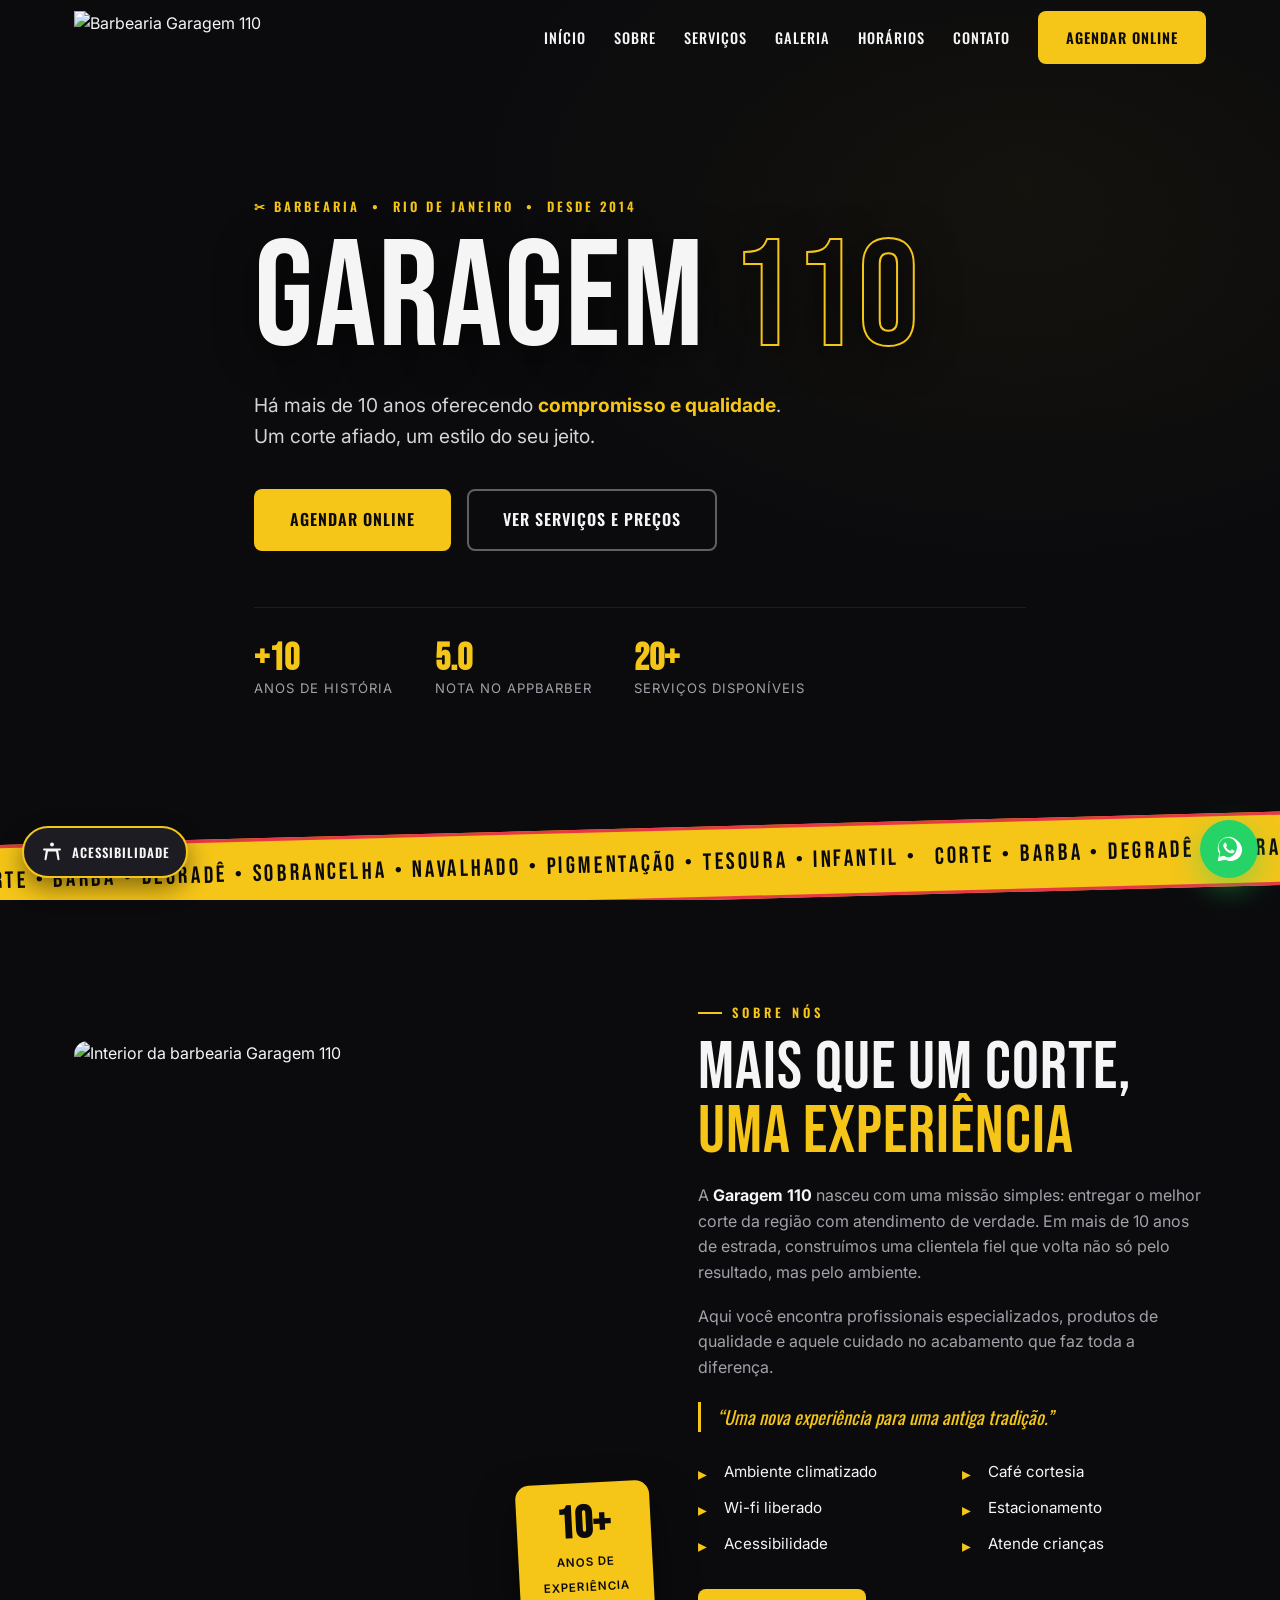
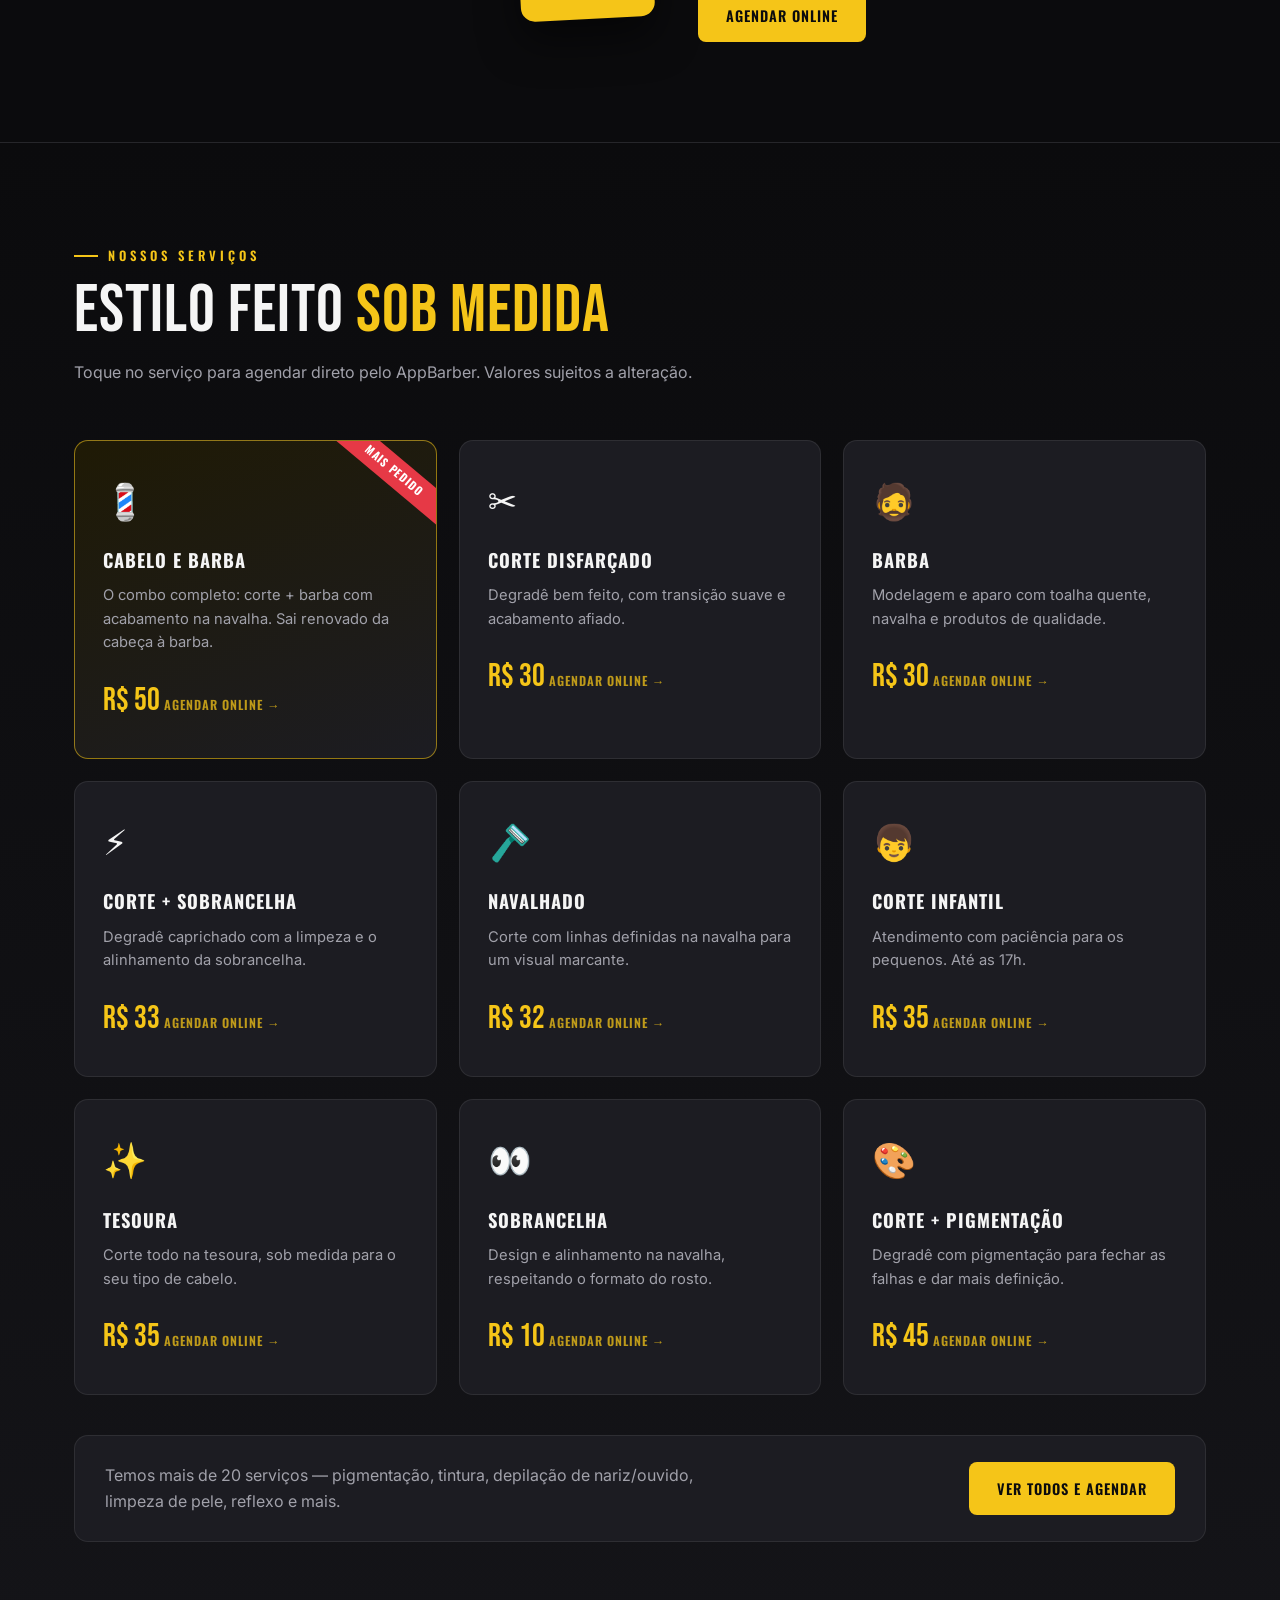
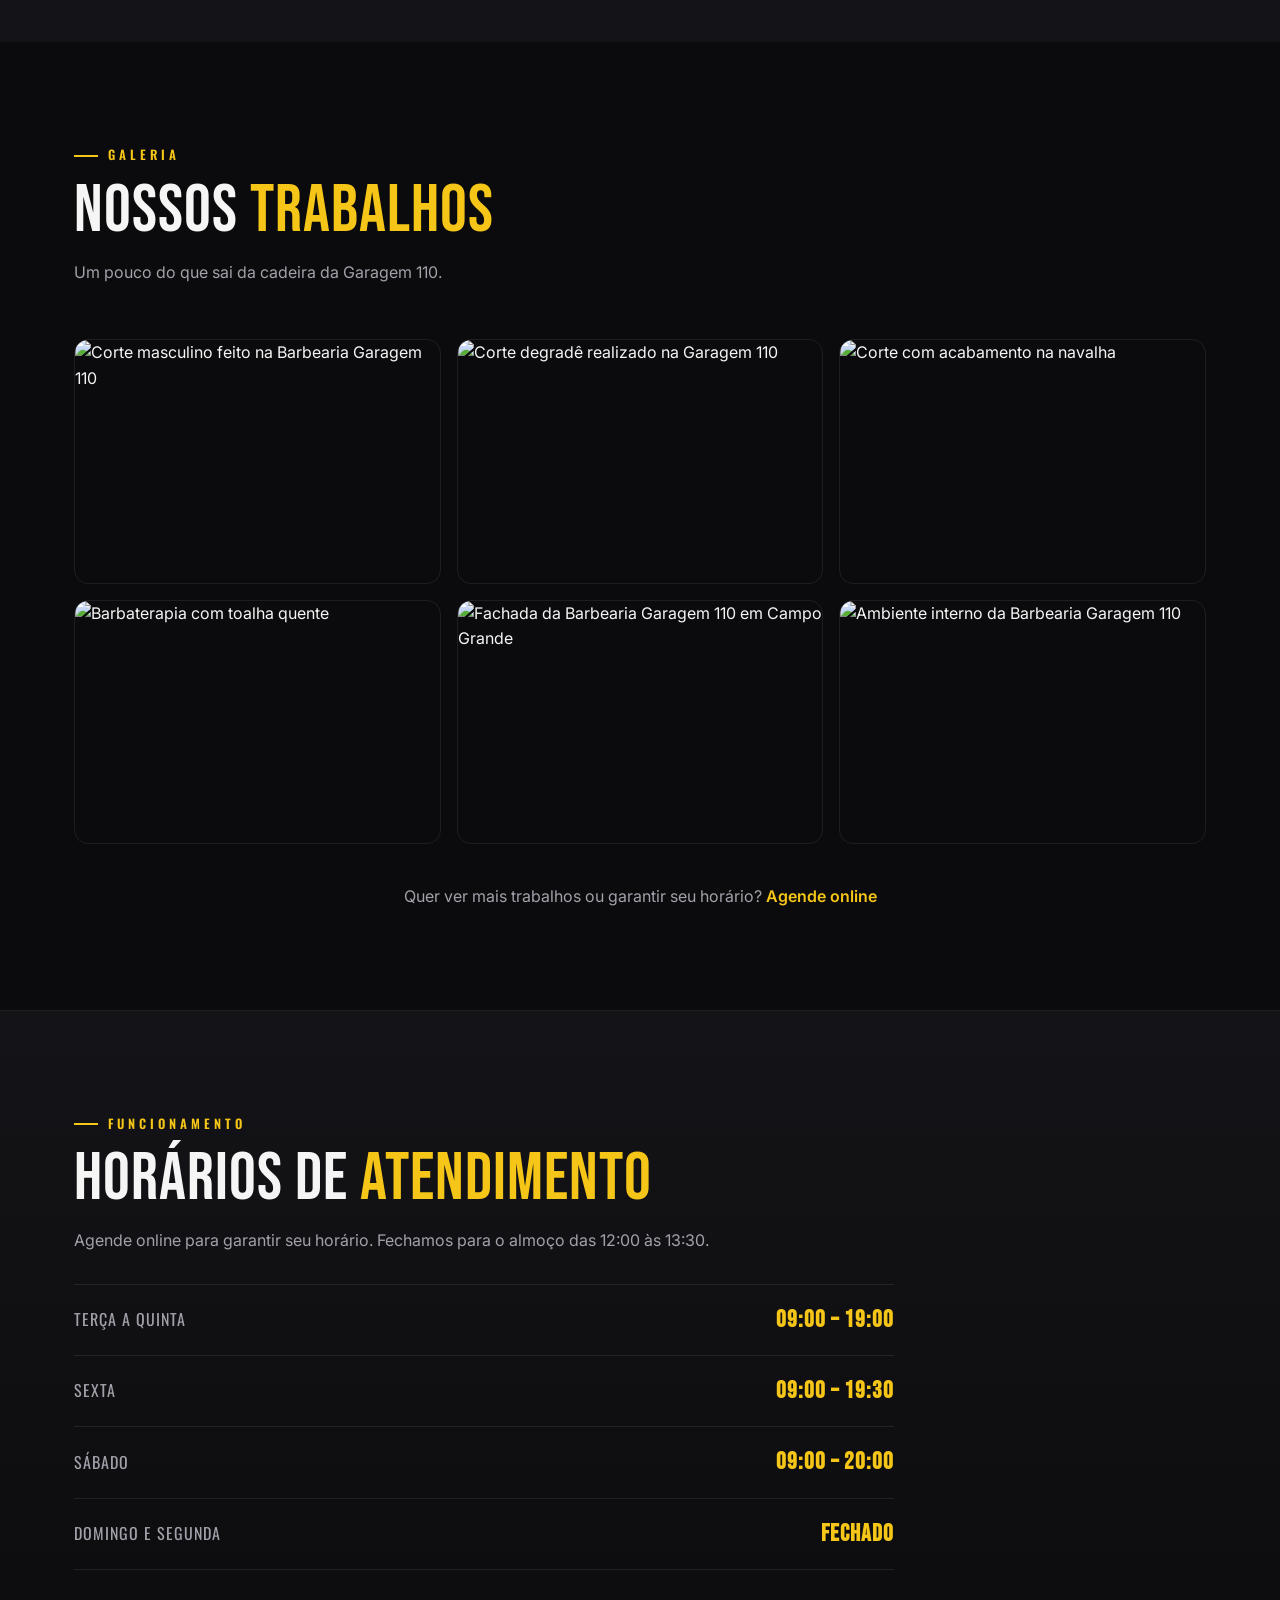
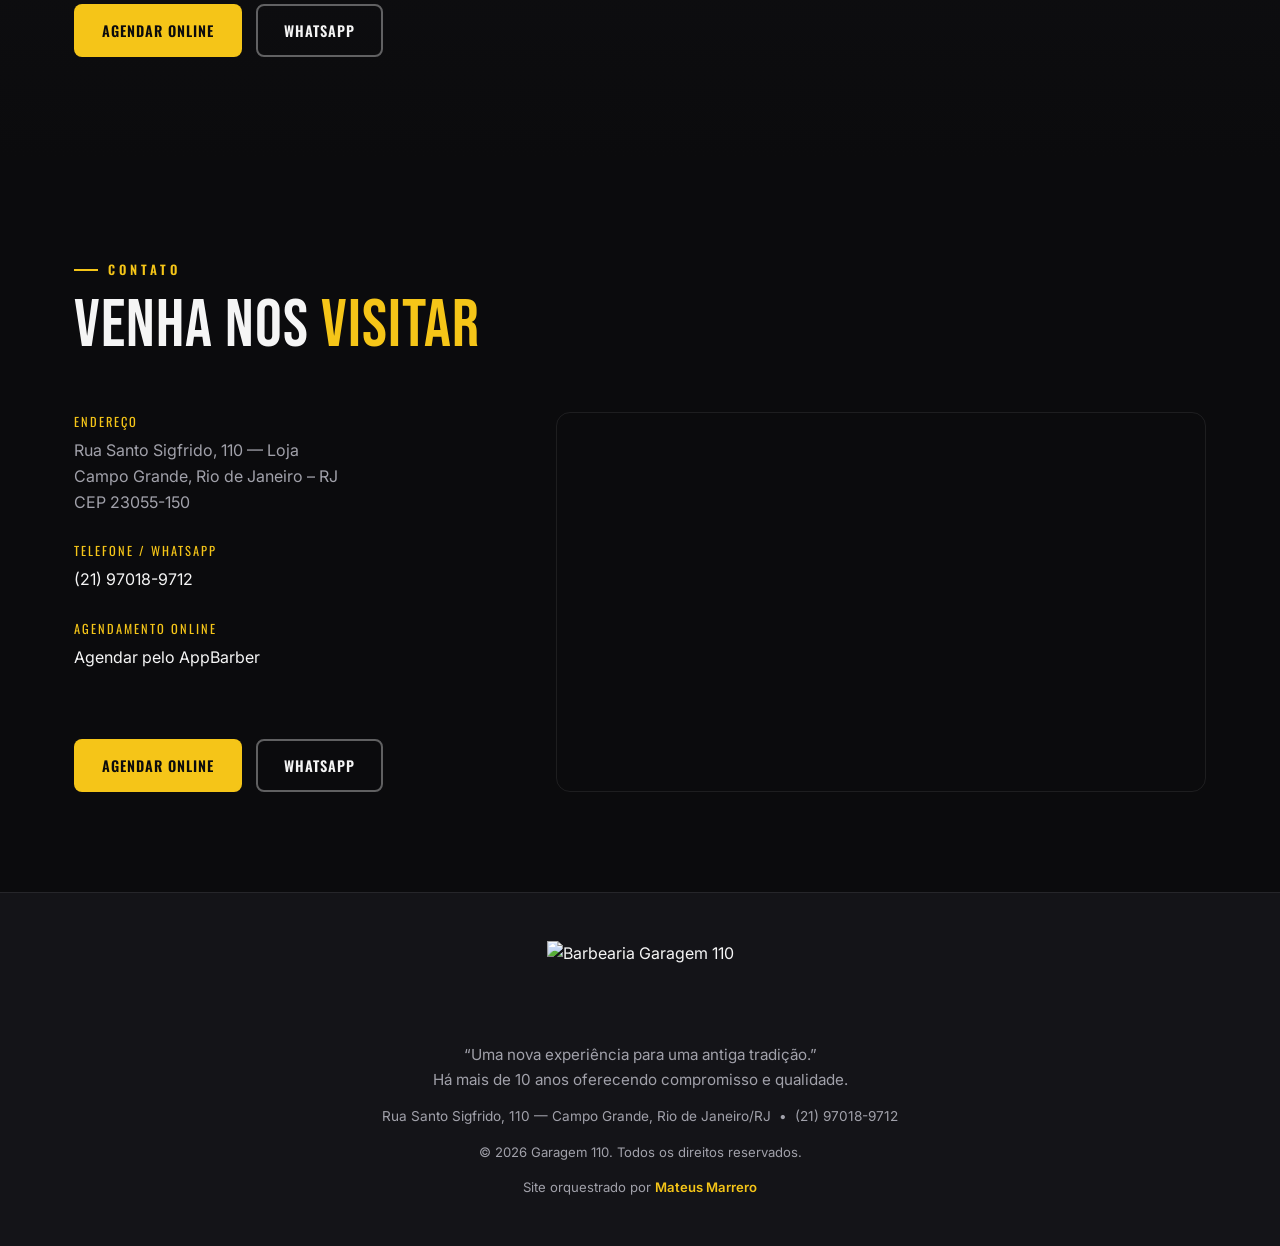
==== index.html @ 64e20d32 "Add files via upload Demostração" ====
<!DOCTYPE html>
<html lang="pt-BR">
<head>
  <meta charset="UTF-8" />
  <meta name="viewport" content="width=device-width, initial-scale=1.0" />
  <title>Barbearia Garagem 110 | Corte e Barba em Campo Grande, Rio de Janeiro</title>
  <meta name="description" content="Barbearia Garagem 110 em Campo Grande, Rio de Janeiro. Corte, barba, degradê, navalhado, sobrancelha e mais. Há mais de 10 anos oferecendo compromisso e qualidade. Agende online." />
  <meta name="keywords" content="barbearia Campo Grande, barbearia Rio de Janeiro, barbearia perto de mim, corte masculino, corte degradê, barba, navalhado, pigmentação, sobrancelha, corte infantil, Garagem 110" />
  <meta name="author" content="Barbearia Garagem 110" />
  <meta name="robots" content="index, follow, max-image-preview:large, max-snippet:-1" />
  <meta name="theme-color" content="#0b0b0d" />
  <link rel="canonical" href="https://www.garagem110.com.br/" />

  <!-- SEO local / geolocalização -->
  <meta name="geo.region" content="BR-RJ" />
  <meta name="geo.placename" content="Campo Grande, Rio de Janeiro" />
  <meta name="geo.position" content="-22.9125693;-43.5784658" />
  <meta name="ICBM" content="-22.9125693, -43.5784658" />

  <!-- Open Graph (Facebook / WhatsApp) -->
  <meta property="og:type" content="business.business" />
  <meta property="og:locale" content="pt_BR" />
  <meta property="og:site_name" content="Barbearia Garagem 110" />
  <meta property="og:title" content="Barbearia Garagem 110 | Corte e Barba em Campo Grande, RJ" />
  <meta property="og:description" content="Há mais de 10 anos oferecendo compromisso e qualidade. Agende seu corte online." />
  <meta property="og:url" content="https://www.garagem110.com.br/" />
  <meta property="og:image" content="https://www.garagem110.com.br/img/logo.png" />
  <meta property="og:image:alt" content="Logotipo da Barbearia Garagem 110" />

  <!-- Twitter -->
  <meta name="twitter:card" content="summary_large_image" />
  <meta name="twitter:title" content="Barbearia Garagem 110 | Campo Grande, RJ" />
  <meta name="twitter:description" content="Corte, barba e estilo com mais de 10 anos de tradição. Agende online." />
  <meta name="twitter:image" content="https://www.garagem110.com.br/img/logo.png" />

  <!-- Fonts -->
  <link rel="preconnect" href="https://fonts.googleapis.com" />
  <link rel="preconnect" href="https://fonts.gstatic.com" crossorigin />
  <link href="https://fonts.googleapis.com/css2?family=Bebas+Neue&family=Oswald:wght@400;600;700&family=Inter:wght@400;500;600;700&display=swap" rel="stylesheet" />

  <link rel="icon" type="image/png" href="img/logo.png" />
  <link rel="apple-touch-icon" href="img/logo.png" />
  <link rel="stylesheet" href="styles.css" />

  <!-- Dados estruturados (SEO local para buscadores e Google Maps) -->
  <script type="application/ld+json">
  {
    "@context": "https://schema.org",
    "@type": "HairSalon",
    "@id": "https://www.garagem110.com.br/#barbearia",
    "name": "Barbearia Garagem 110",
    "description": "Barbearia em Campo Grande, Rio de Janeiro, com mais de 10 anos oferecendo compromisso e qualidade em cortes, barba e cuidados masculinos.",
    "url": "https://www.garagem110.com.br/",
    "logo": "https://www.garagem110.com.br/img/logo.png",
    "image": "https://www.garagem110.com.br/img/logo.png",
    "telephone": "+5521970189712",
    "priceRange": "R$ 10 - R$ 65",
    "currenciesAccepted": "BRL",
    "paymentAccepted": "Dinheiro, Cartão de Débito, Cartão de Crédito, Pix",
    "address": {
      "@type": "PostalAddress",
      "streetAddress": "Rua Santo Sigfrido, 110 - Loja",
      "addressLocality": "Rio de Janeiro",
      "addressRegion": "RJ",
      "postalCode": "23055-150",
      "addressCountry": "BR"
    },
    "geo": {
      "@type": "GeoCoordinates",
      "latitude": -22.9125693,
      "longitude": -43.5784658
    },
    "hasMap": "https://www.google.com/maps?q=Rua+Santo+Sigfrido+110+Campo+Grande+Rio+de+Janeiro",
    "sameAs": [
      "https://sites.appbarber.com.br/barbeariagarage-dxip"
    ],
    "openingHoursSpecification": [
      { "@type": "OpeningHoursSpecification", "dayOfWeek": ["Tuesday","Wednesday","Thursday"], "opens": "09:00", "closes": "12:00" },
      { "@type": "OpeningHoursSpecification", "dayOfWeek": ["Tuesday","Wednesday","Thursday"], "opens": "13:30", "closes": "19:00" },
      { "@type": "OpeningHoursSpecification", "dayOfWeek": ["Friday"], "opens": "09:00", "closes": "12:00" },
      { "@type": "OpeningHoursSpecification", "dayOfWeek": ["Friday"], "opens": "13:30", "closes": "19:30" },
      { "@type": "OpeningHoursSpecification", "dayOfWeek": ["Saturday"], "opens": "09:00", "closes": "12:00" },
      { "@type": "OpeningHoursSpecification", "dayOfWeek": ["Saturday"], "opens": "13:30", "closes": "20:00" }
    ],
    "amenityFeature": [
      { "@type": "LocationFeatureSpecification", "name": "Ar-condicionado", "value": true },
      { "@type": "LocationFeatureSpecification", "name": "Wi-fi", "value": true },
      { "@type": "LocationFeatureSpecification", "name": "Estacionamento", "value": true },
      { "@type": "LocationFeatureSpecification", "name": "Acessibilidade", "value": true },
      { "@type": "LocationFeatureSpecification", "name": "Atende crianças", "value": true }
    ],
    "makesOffer": [
      { "@type": "Offer", "itemOffered": { "@type": "Service", "name": "Cabelo e Barba" }, "price": "50", "priceCurrency": "BRL" },
      { "@type": "Offer", "itemOffered": { "@type": "Service", "name": "Corte Disfarçado" }, "price": "30", "priceCurrency": "BRL" },
      { "@type": "Offer", "itemOffered": { "@type": "Service", "name": "Barba" }, "price": "30", "priceCurrency": "BRL" },
      { "@type": "Offer", "itemOffered": { "@type": "Service", "name": "Corte e Sobrancelha" }, "price": "33", "priceCurrency": "BRL" },
      { "@type": "Offer", "itemOffered": { "@type": "Service", "name": "Navalhado" }, "price": "32", "priceCurrency": "BRL" },
      { "@type": "Offer", "itemOffered": { "@type": "Service", "name": "Corte Infantil" }, "price": "35", "priceCurrency": "BRL" },
      { "@type": "Offer", "itemOffered": { "@type": "Service", "name": "Tesoura" }, "price": "35", "priceCurrency": "BRL" },
      { "@type": "Offer", "itemOffered": { "@type": "Service", "name": "Sobrancelha" }, "price": "10", "priceCurrency": "BRL" },
      { "@type": "Offer", "itemOffered": { "@type": "Service", "name": "Corte e Pigmentação" }, "price": "45", "priceCurrency": "BRL" }
    ],
    "potentialAction": {
      "@type": "ReserveAction",
      "target": {
        "@type": "EntryPoint",
        "urlTemplate": "https://sites.appbarber.com.br/barbeariagarage-dxip",
        "inLanguage": "pt-BR",
        "actionPlatform": [
          "http://schema.org/DesktopWebPlatform",
          "http://schema.org/MobileWebPlatform"
        ]
      },
      "result": { "@type": "Reservation", "name": "Agendamento de corte" }
    }
  }
  </script>
</head>
<body>

  <!-- Link de salto para acessibilidade (aparece ao usar Tab) -->
  <a href="#conteudo" class="skip-link">Ir para o conteúdo principal</a>

  <!-- ============ HEADER ============ -->
  <header class="header" id="header">
    <div class="container header__inner">
      <a href="#inicio" class="logo">
        <img src="img/logo.png" alt="Barbearia Garagem 110" class="logo__img" />
      </a>

      <nav class="nav" id="nav" aria-label="Navegação principal">
        <a href="#inicio" class="nav__link">Início</a>
        <a href="#sobre" class="nav__link">Sobre</a>
        <a href="#servicos" class="nav__link">Serviços</a>
        <a href="#galeria" class="nav__link">Galeria</a>
        <a href="#horarios" class="nav__link">Horários</a>
        <a href="#contato" class="nav__link">Contato</a>
        <a href="https://sites.appbarber.com.br/barbeariagarage-dxip" target="_blank" rel="noopener" class="btn btn--primary nav__cta">Agendar online</a>
      </nav>

      <button class="menu-toggle" id="menuToggle" aria-label="Abrir menu de navegação" aria-expanded="false" aria-controls="nav">
        <span></span><span></span><span></span>
      </button>
    </div>
  </header>

  <main id="conteudo">

  <!-- ============ HERO ============ -->
  <section class="hero" id="inicio">
    <div class="hero__bg" aria-hidden="true"></div>
    <div class="hero__overlay" aria-hidden="true"></div>

    <div class="container hero__content">
      <p class="hero__tag reveal">✂ BARBEARIA &nbsp;•&nbsp; RIO DE JANEIRO &nbsp;•&nbsp; DESDE 2014</p>
      <h1 class="hero__title reveal">
        GARAGEM <span class="accent">110</span>
      </h1>
      <p class="hero__subtitle reveal">
        Há mais de 10 anos oferecendo <strong>compromisso e qualidade</strong>.
        Um corte afiado, um estilo do seu jeito.
      </p>

      <div class="hero__actions reveal">
        <a href="https://sites.appbarber.com.br/barbeariagarage-dxip" target="_blank" rel="noopener" class="btn btn--primary btn--lg">
          Agendar online
        </a>
        <a href="#servicos" class="btn btn--ghost btn--lg">Ver serviços e preços</a>
      </div>

      <ul class="hero__stats reveal">
        <li><strong>+10</strong><span>anos de história</span></li>
        <li><strong>5.0</strong><span>nota no AppBarber</span></li>
        <li><strong>20+</strong><span>serviços disponíveis</span></li>
      </ul>
    </div>

    <div class="hero__marquee" aria-hidden="true">
      <div class="marquee__track">
        <span>CORTE • BARBA • DEGRADÊ • SOBRANCELHA • NAVALHADO • PIGMENTAÇÃO • TESOURA • INFANTIL •&nbsp;</span>
        <span>CORTE • BARBA • DEGRADÊ • SOBRANCELHA • NAVALHADO • PIGMENTAÇÃO • TESOURA • INFANTIL •&nbsp;</span>
      </div>
    </div>
  </section>

  <!-- ============ SOBRE ============ -->
  <section class="section sobre" id="sobre">
    <div class="container sobre__grid">
      <div class="sobre__media reveal">
        <img src="img/dentro1.jpg" width="600" height="600" alt="Interior da barbearia Garagem 110" loading="lazy" />
        <div class="sobre__badge">
          <strong>10+</strong>
          <span>anos de<br>experiência</span>
        </div>
      </div>

      <div class="sobre__text reveal">
        <span class="section__eyebrow">Sobre nós</span>
        <h2 class="section__title">Mais que um corte, <span class="accent">uma experiência</span></h2>
        <p>
          A <strong>Garagem 110</strong> nasceu com uma missão simples: entregar o melhor corte
          da região com atendimento de verdade. Em mais de 10 anos de estrada, construímos
          uma clientela fiel que volta não só pelo resultado, mas pelo ambiente.
        </p>
        <p>
          Aqui você encontra profissionais especializados, produtos de qualidade e aquele
          cuidado no acabamento que faz toda a diferença.
        </p>

        <p class="sobre__quote">“Uma nova experiência para uma antiga tradição.”</p>

        <ul class="sobre__list">
          <li>Ambiente climatizado</li>
          <li>Café cortesia</li>
          <li>Wi-fi liberado</li>
          <li>Estacionamento</li>
          <li>Acessibilidade</li>
          <li>Atende crianças</li>
        </ul>

        <a href="https://sites.appbarber.com.br/barbeariagarage-dxip" target="_blank" rel="noopener" class="btn btn--primary">Agendar online</a>
      </div>
    </div>
  </section>

  <!-- ============ SERVIÇOS ============ -->
  <section class="section servicos" id="servicos">
    <div class="container">
      <div class="section__head reveal">
        <span class="section__eyebrow">Nossos serviços</span>
        <h2 class="section__title">Estilo feito <span class="accent">sob medida</span></h2>
        <p class="section__lead">Toque no serviço para agendar direto pelo AppBarber. Valores sujeitos a alteração.</p>
      </div>

      <div class="cards">
        <a class="card reveal card--featured" href="https://sites.appbarber.com.br/barbeariagarage-dxip" target="_blank" rel="noopener">
          <span class="card__ribbon">Mais pedido</span>
          <div class="card__icon" aria-hidden="true">💈</div>
          <h3 class="card__title">Cabelo e Barba</h3>
          <p class="card__desc">O combo completo: corte + barba com acabamento na navalha. Sai renovado da cabeça à barba.</p>
          <span class="card__price">R$ 50</span>
          <span class="card__cta" aria-hidden="true">Agendar online →</span>
        </a>

        <a class="card reveal" href="https://sites.appbarber.com.br/barbeariagarage-dxip" target="_blank" rel="noopener">
          <div class="card__icon" aria-hidden="true">✂️</div>
          <h3 class="card__title">Corte Disfarçado</h3>
          <p class="card__desc">Degradê bem feito, com transição suave e acabamento afiado.</p>
          <span class="card__price">R$ 30</span>
          <span class="card__cta" aria-hidden="true">Agendar online →</span>
        </a>

        <a class="card reveal" href="https://sites.appbarber.com.br/barbeariagarage-dxip" target="_blank" rel="noopener">
          <div class="card__icon" aria-hidden="true">🧔</div>
          <h3 class="card__title">Barba</h3>
          <p class="card__desc">Modelagem e aparo com toalha quente, navalha e produtos de qualidade.</p>
          <span class="card__price">R$ 30</span>
          <span class="card__cta" aria-hidden="true">Agendar online →</span>
        </a>

        <a class="card reveal" href="https://sites.appbarber.com.br/barbeariagarage-dxip" target="_blank" rel="noopener">
          <div class="card__icon" aria-hidden="true">⚡</div>
          <h3 class="card__title">Corte + Sobrancelha</h3>
          <p class="card__desc">Degradê caprichado com a limpeza e o alinhamento da sobrancelha.</p>
          <span class="card__price">R$ 33</span>
          <span class="card__cta" aria-hidden="true">Agendar online →</span>
        </a>

        <a class="card reveal" href="https://sites.appbarber.com.br/barbeariagarage-dxip" target="_blank" rel="noopener">
          <div class="card__icon" aria-hidden="true">🪒</div>
          <h3 class="card__title">Navalhado</h3>
          <p class="card__desc">Corte com linhas definidas na navalha para um visual marcante.</p>
          <span class="card__price">R$ 32</span>
          <span class="card__cta" aria-hidden="true">Agendar online →</span>
        </a>

        <a class="card reveal" href="https://sites.appbarber.com.br/barbeariagarage-dxip" target="_blank" rel="noopener">
          <div class="card__icon" aria-hidden="true">👦</div>
          <h3 class="card__title">Corte Infantil</h3>
          <p class="card__desc">Atendimento com paciência para os pequenos. Até as 17h.</p>
          <span class="card__price">R$ 35</span>
          <span class="card__cta" aria-hidden="true">Agendar online →</span>
        </a>

        <a class="card reveal" href="https://sites.appbarber.com.br/barbeariagarage-dxip" target="_blank" rel="noopener">
          <div class="card__icon" aria-hidden="true">✨</div>
          <h3 class="card__title">Tesoura</h3>
          <p class="card__desc">Corte todo na tesoura, sob medida para o seu tipo de cabelo.</p>
          <span class="card__price">R$ 35</span>
          <span class="card__cta" aria-hidden="true">Agendar online →</span>
        </a>

        <a class="card reveal" href="https://sites.appbarber.com.br/barbeariagarage-dxip" target="_blank" rel="noopener">
          <div class="card__icon" aria-hidden="true">👀</div>
          <h3 class="card__title">Sobrancelha</h3>
          <p class="card__desc">Design e alinhamento na navalha, respeitando o formato do rosto.</p>
          <span class="card__price">R$ 10</span>
          <span class="card__cta" aria-hidden="true">Agendar online →</span>
        </a>

        <a class="card reveal" href="https://sites.appbarber.com.br/barbeariagarage-dxip" target="_blank" rel="noopener">
          <div class="card__icon" aria-hidden="true">🎨</div>
          <h3 class="card__title">Corte + Pigmentação</h3>
          <p class="card__desc">Degradê com pigmentação para fechar as falhas e dar mais definição.</p>
          <span class="card__price">R$ 45</span>
          <span class="card__cta" aria-hidden="true">Agendar online →</span>
        </a>
      </div>

      <div class="servicos__more reveal">
        <p>Temos mais de 20 serviços — pigmentação, tintura, depilação de nariz/ouvido, limpeza de pele, reflexo e mais.</p>
        <a href="https://sites.appbarber.com.br/barbeariagarage-dxip" target="_blank" rel="noopener" class="btn btn--primary">Ver todos e agendar</a>
      </div>
    </div>
  </section>

  <!-- ============ GALERIA ============ -->
  <section class="section galeria" id="galeria">
    <div class="container">
      <div class="section__head reveal">
        <span class="section__eyebrow">Galeria</span>
        <h2 class="section__title">Nossos <span class="accent">trabalhos</span></h2>
        <p class="section__lead">Um pouco do que sai da cadeira da Garagem 110.</p>
      </div>

      <div class="gallery">
        <figure class="gallery__item reveal"><img src="img/corte.png" width="800" height="514" alt="Corte masculino feito na Barbearia Garagem 110" loading="lazy" /></figure>
        <figure class="gallery__item reveal"><img src="img/corte1.png" width="800" height="514" alt="Corte degradê realizado na Garagem 110" loading="lazy" /></figure>
        <figure class="gallery__item reveal"><img src="img/corte2.png" width="800" height="514" alt="Corte com acabamento na navalha" loading="lazy" /></figure>
        <figure class="gallery__item reveal"><img src="img/barbaterapia.png" width="800" height="514" alt="Barbaterapia com toalha quente" loading="lazy" /></figure>
        <figure class="gallery__item reveal"><img src="img/frente.png" width="800" height="514" alt="Fachada da Barbearia Garagem 110 em Campo Grande" loading="lazy" /></figure>
        <figure class="gallery__item reveal"><img src="img/dentro.png" width="800" height="514" alt="Ambiente interno da Barbearia Garagem 110" loading="lazy" /></figure>
      </div>

      <p class="galeria__note reveal">
        Quer ver mais trabalhos ou garantir seu horário?
        <a href="https://sites.appbarber.com.br/barbeariagarage-dxip" target="_blank" rel="noopener">Agende online</a>
      </p>
    </div>
  </section>

  <!-- ============ HORÁRIOS ============ -->
  <section class="section horarios" id="horarios">
    <div class="container horarios__grid">
      <div class="horarios__text reveal">
        <span class="section__eyebrow">Funcionamento</span>
        <h2 class="section__title">Horários de <span class="accent">atendimento</span></h2>
        <p class="section__lead">Agende online para garantir seu horário. Fechamos para o almoço das 12:00 às 13:30.</p>

        <ul class="hours">
          <li><span>Terça a Quinta</span><strong>09:00 – 19:00</strong></li>
          <li><span>Sexta</span><strong>09:00 – 19:30</strong></li>
          <li><span>Sábado</span><strong>09:00 – 20:00</strong></li>
          <li><span>Domingo e Segunda</span><strong>Fechado</strong></li>
        </ul>

        <div class="horarios__actions">
          <a href="https://sites.appbarber.com.br/barbeariagarage-dxip" target="_blank" rel="noopener" class="btn btn--primary">Agendar online</a>
          <a href="https://wa.me/5521970189712" target="_blank" rel="noopener" class="btn btn--ghost">WhatsApp</a>
        </div>
      </div>
    </div>
  </section>

  <!-- ============ CONTATO ============ -->
  <section class="section contato" id="contato">
    <div class="container">
      <div class="section__head reveal">
        <span class="section__eyebrow">Contato</span>
        <h2 class="section__title">Venha nos <span class="accent">visitar</span></h2>
      </div>

      <div class="contato__grid">
        <div class="contato__info reveal">
          <div class="info-item">
            <span class="info-item__label">Endereço</span>
            <p>Rua Santo Sigfrido, 110 — Loja<br>Campo Grande, Rio de Janeiro – RJ<br>CEP 23055-150</p>
          </div>
          <div class="info-item">
            <span class="info-item__label">Telefone / WhatsApp</span>
            <p><a href="https://wa.me/5521970189712" target="_blank" rel="noopener">(21) 97018-9712</a></p>
          </div>
          <div class="info-item">
            <span class="info-item__label">Agendamento online</span>
            <p><a href="https://sites.appbarber.com.br/barbeariagarage-dxip" target="_blank" rel="noopener">Agendar pelo AppBarber</a></p>
          </div>
          <div class="contato__actions">
            <a href="https://sites.appbarber.com.br/barbeariagarage-dxip" target="_blank" rel="noopener" class="btn btn--primary">Agendar online</a>
            <a href="https://wa.me/5521970189712" target="_blank" rel="noopener" class="btn btn--ghost">WhatsApp</a>
          </div>
        </div>

        <div class="contato__map reveal">
          <iframe
            title="Localização da Garagem 110"
            src="https://www.google.com/maps?q=Rua%20Santo%20Sigfrido%20110%20Campo%20Grande%20Rio%20de%20Janeiro&output=embed"
            loading="lazy"
            referrerpolicy="no-referrer-when-downgrade"></iframe>
        </div>
      </div>
    </div>
  </section>

  </main>

  <!-- ============ FOOTER ============ -->
  <footer class="footer">
    <div class="container footer__inner">
      <a href="#inicio" class="logo logo--footer">
        <img src="img/logo.png" alt="Barbearia Garagem 110" class="logo__img logo__img--footer" />
      </a>
      <p class="footer__slogan">“Uma nova experiência para uma antiga tradição.”<br>Há mais de 10 anos oferecendo compromisso e qualidade.</p>
      <p class="footer__info">Rua Santo Sigfrido, 110 — Campo Grande, Rio de Janeiro/RJ &nbsp;•&nbsp; (21) 97018-9712</p>
      <p class="footer__copy">© <span id="ano"></span> Garagem 110. Todos os direitos reservados.</p>
      <p class="footer__credit">Site orquestrado por <a href="https://linktr.ee/mateusmarrero" target="_blank" rel="noopener">Mateus Marrero</a></p>
    </div>
  </footer>

  <!-- ============ ACESSIBILIDADE ============ -->
  <button class="a11y-toggle" id="a11yToggle" type="button" aria-label="Abrir opções de acessibilidade" aria-expanded="false" aria-controls="a11yPanel">
    <svg viewBox="0 0 24 24" fill="currentColor" aria-hidden="true" focusable="false">
      <circle cx="12" cy="4.5" r="2"/>
      <path d="M20 8.5H4a1 1 0 0 0 0 2h1.8l-1.3 8.6a1 1 0 0 0 2 .3L8 11.5h8l1.5 7.9a1 1 0 0 0 2-.3L18.2 10.5H20a1 1 0 0 0 0-2z"/>
    </svg>
    <span class="a11y-toggle__label">Acessibilidade</span>
  </button>

  <div class="a11y-panel" id="a11yPanel" role="region" aria-label="Opções de acessibilidade" hidden>
    <div class="a11y-panel__head">
      <h2 class="a11y-panel__title">Acessibilidade</h2>
      <button class="a11y-close" id="a11yClose" type="button" aria-label="Fechar opções de acessibilidade">&times;</button>
    </div>
    <div class="a11y-options">
      <button class="a11y-opt" type="button" data-a11y="font-up" aria-label="Aumentar tamanho da fonte">A+</button>
      <button class="a11y-opt" type="button" data-a11y="font-down" aria-label="Diminuir tamanho da fonte">A−</button>
      <button class="a11y-opt" type="button" data-a11y="contrast" aria-pressed="false">Alto contraste</button>
      <button class="a11y-opt" type="button" data-a11y="links" aria-pressed="false">Destacar links</button>
      <button class="a11y-opt a11y-opt--reset" type="button" data-a11y="reset">Restaurar padrão</button>
    </div>
  </div>

  <!-- Botão flutuante WhatsApp -->
  <a href="https://wa.me/5521970189712" target="_blank" rel="noopener" class="whatsapp-float" aria-label="Falar no WhatsApp">
    <svg viewBox="0 0 32 32" aria-hidden="true"><path d="M16 3C9.4 3 4 8.4 4 15c0 2.1.6 4.1 1.6 5.9L4 29l8.3-1.6c1.7.9 3.6 1.4 5.7 1.4 6.6 0 12-5.4 12-12S22.6 3 16 3zm0 21.8c-1.8 0-3.5-.5-5-1.4l-.4-.2-4.9 1 1-4.8-.3-.4a9.7 9.7 0 0 1-1.5-5.1c0-5.4 4.4-9.8 9.8-9.8s9.8 4.4 9.8 9.8-4.1 10.9-8.5 10.9zm5.4-7.3c-.3-.1-1.7-.9-2-1s-.5-.1-.7.1-.8 1-.9 1.2-.3.2-.7.1c-.3-.1-1.3-.5-2.5-1.6-.9-.8-1.5-1.8-1.7-2.1s0-.5.1-.6l.5-.5c.1-.2.2-.3.3-.5s0-.4 0-.5c-.1-.1-.7-1.6-.9-2.2s-.5-.5-.6-.5h-.6c-.2 0-.5.1-.8.4s-1 1-1 2.5 1.1 2.9 1.2 3.1c.1.2 2.1 3.2 5 4.5.7.3 1.2.5 1.7.6.7.2 1.3.2 1.8.1.6-.1 1.7-.7 2-1.4s.3-1.3.2-1.4c-.1-.1-.3-.2-.6-.3z"/></svg>
  </a>

  <script src="script.js"></script>
</body>
</html>
---- styles.css ----
/* =========================================================
   GARAGEM 110 — Barbearia
   Estilo: Urbano / Street
   ========================================================= */

:root {
  --preto: #0b0b0d;
  --preto-2: #141418;
  --preto-3: #1c1c22;
  --amarelo: #f5c518;
  --amarelo-escuro: #d9a900;
  --vermelho: #e63946;
  --branco: #f5f5f5;
  --cinza: #a1a1aa;
  --borda: rgba(255, 255, 255, 0.08);

  --raio: 14px;
  --container: 1180px;
  --header-h: 76px;

  --fonte-titulo: "Bebas Neue", "Oswald", sans-serif;
  --fonte-sub: "Oswald", sans-serif;
  --fonte-texto: "Inter", system-ui, sans-serif;
}

/* ---------- Reset ---------- */
*, *::before, *::after { box-sizing: border-box; margin: 0; padding: 0; }

html { scroll-behavior: smooth; scroll-padding-top: var(--header-h); }

body {
  font-family: var(--fonte-texto);
  background: var(--preto);
  color: var(--branco);
  line-height: 1.6;
  overflow-x: hidden;
  -webkit-font-smoothing: antialiased;
}

img { max-width: 100%; display: block; }
a { color: inherit; text-decoration: none; }
ul { list-style: none; }

::selection { background: var(--amarelo); color: var(--preto); }

/* ---------- Acessibilidade ---------- */
.sr-only {
  position: absolute !important;
  width: 1px; height: 1px;
  padding: 0; margin: -1px;
  overflow: hidden;
  clip: rect(0, 0, 0, 0);
  white-space: nowrap;
  border: 0;
}

/* Link "pular para o conteúdo" (aparece no Tab) */
.skip-link {
  position: absolute;
  left: 12px;
  top: -70px;
  z-index: 3000;
  background: var(--amarelo);
  color: var(--preto);
  font-weight: 700;
  padding: 12px 18px;
  border-radius: 8px;
  transition: top 0.2s ease;
}
.skip-link:focus { top: 12px; }

/* Contorno de foco bem visível para navegação por teclado */
a:focus-visible,
button:focus-visible,
.btn:focus-visible,
.nav__link:focus-visible,
.menu-toggle:focus-visible {
  outline: 3px solid var(--amarelo);
  outline-offset: 3px;
  border-radius: 6px;
}

/* ---------- Utilitários ---------- */
.container {
  width: 100%;
  max-width: var(--container);
  margin: 0 auto;
  padding: 0 24px;
}

.accent { color: var(--amarelo); }

.section { padding: 100px 0; position: relative; }

.section__eyebrow {
  display: inline-block;
  font-family: var(--fonte-sub);
  font-weight: 600;
  letter-spacing: 4px;
  text-transform: uppercase;
  font-size: 0.8rem;
  color: var(--amarelo);
  margin-bottom: 14px;
  position: relative;
  padding-left: 34px;
}
.section__eyebrow::before {
  content: "";
  position: absolute;
  left: 0; top: 50%;
  width: 24px; height: 2px;
  background: var(--amarelo);
  transform: translateY(-50%);
}

.section__title {
  font-family: var(--fonte-titulo);
  font-weight: 400;
  font-size: clamp(2.4rem, 6vw, 4.2rem);
  line-height: 0.95;
  letter-spacing: 1px;
  text-transform: uppercase;
}

.section__head { max-width: 640px; margin-bottom: 54px; }
.section__lead { color: var(--cinza); margin-top: 16px; }

/* ---------- Botões ---------- */
.btn {
  display: inline-flex;
  align-items: center;
  justify-content: center;
  gap: 8px;
  font-family: var(--fonte-sub);
  font-weight: 600;
  letter-spacing: 1px;
  text-transform: uppercase;
  font-size: 0.9rem;
  padding: 13px 26px;
  border-radius: 8px;
  border: 2px solid transparent;
  cursor: pointer;
  transition: transform 0.18s ease, background 0.18s ease, color 0.18s ease, box-shadow 0.18s ease;
  white-space: nowrap;
}
.btn--lg { padding: 16px 34px; font-size: 1rem; }

.btn--primary {
  background: var(--amarelo);
  color: var(--preto);
}
.btn--primary:hover {
  background: var(--amarelo-escuro);
  transform: translateY(-3px);
  box-shadow: 0 12px 24px rgba(245, 197, 24, 0.25);
}

.btn--ghost {
  background: transparent;
  border-color: rgba(255, 255, 255, 0.35);
  color: var(--branco);
}
.btn--ghost:hover {
  border-color: var(--amarelo);
  color: var(--amarelo);
  transform: translateY(-3px);
}

/* =========================================================
   HEADER
   ========================================================= */
.header {
  position: fixed;
  inset: 0 0 auto 0;
  height: var(--header-h);
  z-index: 1000;
  display: flex;
  align-items: center;
  transition: background 0.3s ease, backdrop-filter 0.3s ease, border-color 0.3s ease;
  border-bottom: 1px solid transparent;
}
.header.is-scrolled {
  background: rgba(11, 11, 13, 0.9);
  backdrop-filter: blur(12px);
  border-bottom-color: var(--borda);
}

.header__inner { display: flex; align-items: center; justify-content: space-between; width: 100%; }

.logo { display: flex; align-items: center; gap: 10px; }
.logo__img { height: 54px; width: auto; display: block; }
.logo__img--footer { height: 84px; }
.logo__mark {
  font-family: var(--fonte-titulo);
  font-size: 1.5rem;
  line-height: 1;
  background: var(--amarelo);
  color: var(--preto);
  padding: 6px 10px;
  border-radius: 6px;
  transform: rotate(-4deg);
}
.logo__text {
  font-family: var(--fonte-titulo);
  font-size: 1.6rem;
  letter-spacing: 3px;
}

.nav { display: flex; align-items: center; gap: 28px; }
.nav__link {
  font-family: var(--fonte-sub);
  font-weight: 500;
  letter-spacing: 1px;
  text-transform: uppercase;
  font-size: 0.9rem;
  color: var(--branco);
  position: relative;
  padding: 4px 0;
  transition: color 0.2s ease;
}
.nav__link::after {
  content: "";
  position: absolute;
  left: 0; bottom: -2px;
  width: 0; height: 2px;
  background: var(--amarelo);
  transition: width 0.25s ease;
}
.nav__link:hover { color: var(--amarelo); }
.nav__link:hover::after { width: 100%; }
.nav__cta { display: inline-flex; }

/* Menu mobile (hambúrguer) */
.menu-toggle {
  display: none;
  flex-direction: column;
  gap: 5px;
  background: none;
  border: none;
  cursor: pointer;
  padding: 8px;
}
.menu-toggle span {
  width: 26px; height: 2px;
  background: var(--branco);
  transition: transform 0.3s ease, opacity 0.3s ease;
}
.menu-toggle.is-active span:nth-child(1) { transform: translateY(7px) rotate(45deg); }
.menu-toggle.is-active span:nth-child(2) { opacity: 0; }
.menu-toggle.is-active span:nth-child(3) { transform: translateY(-7px) rotate(-45deg); }

/* =========================================================
   HERO
   ========================================================= */
.hero {
  position: relative;
  min-height: 100vh;
  display: flex;
  align-items: center;
  padding: calc(var(--header-h) + 40px) 0 120px;
  overflow: hidden;
  isolation: isolate;
}
.hero__bg {
  position: absolute;
  inset: 0;
  background-image: url("img/frente.png");
  background-size: cover;
  background-position: center;
  filter: grayscale(100%) contrast(1.1);
  z-index: -2;
}
.hero__overlay {
  position: absolute;
  inset: 0;
  z-index: -1;
  background:
    linear-gradient(180deg, rgba(11,11,13,0.85) 0%, rgba(11,11,13,0.7) 45%, var(--preto) 100%),
    radial-gradient(60% 60% at 80% 20%, rgba(245,197,24,0.18), transparent 70%);
}

.hero__content { max-width: 820px; }

.hero__tag {
  font-family: var(--fonte-sub);
  font-weight: 600;
  letter-spacing: 3px;
  text-transform: uppercase;
  font-size: 0.8rem;
  color: var(--amarelo);
  margin-bottom: 18px;
}

.hero__title {
  font-family: var(--fonte-titulo);
  font-weight: 400;
  font-size: clamp(3.6rem, 13vw, 9.5rem);
  line-height: 0.86;
  letter-spacing: 2px;
  text-transform: uppercase;
  text-shadow: 0 8px 40px rgba(0, 0, 0, 0.6);
}
.hero__title .accent {
  -webkit-text-stroke: 2px var(--amarelo);
  color: transparent;
}

.hero__subtitle {
  margin-top: 24px;
  font-size: clamp(1rem, 2vw, 1.2rem);
  color: #d4d4d8;
  max-width: 560px;
}
.hero__subtitle strong { color: var(--amarelo); }

.hero__actions {
  display: flex;
  flex-wrap: wrap;
  gap: 16px;
  margin-top: 38px;
}

.hero__stats {
  display: flex;
  flex-wrap: wrap;
  gap: 42px;
  margin-top: 56px;
  padding-top: 32px;
  border-top: 1px solid var(--borda);
}
.hero__stats li { display: flex; flex-direction: column; }
.hero__stats strong {
  font-family: var(--fonte-titulo);
  font-size: 2.4rem;
  line-height: 1;
  color: var(--amarelo);
}
.hero__stats span {
  font-size: 0.82rem;
  color: var(--cinza);
  text-transform: uppercase;
  letter-spacing: 1px;
}

/* Faixa rolante (marquee) */
.hero__marquee {
  position: absolute;
  bottom: 0; left: 0; right: 0;
  background: var(--amarelo);
  color: var(--preto);
  padding: 14px 0;
  overflow: hidden;
  transform: rotate(-1.5deg) scale(1.05);
  border-top: 3px solid var(--vermelho);
  border-bottom: 3px solid var(--vermelho);
}
.marquee__track {
  display: flex;
  white-space: nowrap;
  animation: marquee 22s linear infinite;
}
.marquee__track span {
  font-family: var(--fonte-titulo);
  font-size: 1.4rem;
  letter-spacing: 3px;
  padding-right: 10px;
}
@keyframes marquee {
  from { transform: translateX(0); }
  to { transform: translateX(-50%); }
}

/* =========================================================
   SOBRE
   ========================================================= */
.sobre__grid {
  display: grid;
  grid-template-columns: 1fr 1.1fr;
  gap: 64px;
  align-items: center;
}

.sobre__media { position: relative; }
.sobre__media img {
  width: 100%;
  height: 560px;
  object-fit: cover;
  border-radius: var(--raio);
  transition: transform 0.4s ease;
}
.sobre__media:hover img { transform: scale(1.03); }
.sobre__badge {
  position: absolute;
  right: -18px; bottom: -18px;
  background: var(--amarelo);
  color: var(--preto);
  padding: 20px 24px;
  border-radius: var(--raio);
  text-align: center;
  box-shadow: 0 20px 40px rgba(0,0,0,0.5);
  transform: rotate(-3deg);
}
.sobre__badge strong {
  display: block;
  font-family: var(--fonte-titulo);
  font-size: 2.8rem;
  line-height: 1;
}
.sobre__badge span {
  font-size: 0.72rem;
  text-transform: uppercase;
  letter-spacing: 1px;
  font-weight: 600;
}

.sobre__text p { color: var(--cinza); margin-top: 18px; }
.sobre__text .section__title { margin-bottom: 8px; }
.sobre__text strong { color: var(--branco); }
.sobre__text .sobre__quote {
  font-family: var(--fonte-sub);
  font-style: italic;
  font-size: 1.15rem;
  color: var(--amarelo);
  margin-top: 22px;
  padding-left: 16px;
  border-left: 3px solid var(--amarelo);
}

.sobre__list {
  display: grid;
  grid-template-columns: 1fr 1fr;
  gap: 12px 20px;
  margin: 28px 0 32px;
}
.sobre__list li {
  position: relative;
  padding-left: 26px;
  font-size: 0.95rem;
}
.sobre__list li::before {
  content: "▸";
  position: absolute;
  left: 0;
  color: var(--amarelo);
  font-size: 1.1rem;
}

/* =========================================================
   SERVIÇOS
   ========================================================= */
.servicos {
  background:
    linear-gradient(180deg, var(--preto) 0%, var(--preto-2) 100%);
  border-top: 1px solid var(--borda);
}

.cards {
  display: grid;
  grid-template-columns: repeat(3, 1fr);
  gap: 22px;
}

.card {
  position: relative;
  background: var(--preto-3);
  border: 1px solid var(--borda);
  border-radius: var(--raio);
  padding: 32px 28px;
  overflow: hidden;
  transition: transform 0.25s ease, border-color 0.25s ease, box-shadow 0.25s ease;
}
.card::after {
  content: "";
  position: absolute;
  left: 0; top: 0;
  width: 100%; height: 4px;
  background: var(--amarelo);
  transform: scaleX(0);
  transform-origin: left;
  transition: transform 0.3s ease;
}
.card:hover {
  transform: translateY(-8px);
  border-color: rgba(245, 197, 24, 0.5);
  box-shadow: 0 24px 50px rgba(0, 0, 0, 0.5);
}
.card:hover::after { transform: scaleX(1); }

.card__icon {
  font-size: 2.2rem;
  margin-bottom: 16px;
}
.card__title {
  font-family: var(--fonte-sub);
  font-weight: 700;
  text-transform: uppercase;
  letter-spacing: 1px;
  font-size: 1.15rem;
  margin-bottom: 10px;
}
.card__desc { color: var(--cinza); font-size: 0.92rem; margin-bottom: 20px; }
.card__price {
  font-family: var(--fonte-titulo);
  font-size: 2rem;
  color: var(--amarelo);
}
.card__cta {
  display: inline-flex;
  align-items: center;
  gap: 6px;
  margin-top: 16px;
  font-family: var(--fonte-sub);
  font-weight: 600;
  letter-spacing: 1px;
  text-transform: uppercase;
  font-size: 0.78rem;
  color: var(--amarelo);
  opacity: 0.75;
  transition: opacity 0.2s ease, transform 0.2s ease;
}
.card:hover .card__cta { opacity: 1; transform: translateX(4px); }

.card--featured {
  background: linear-gradient(160deg, #1f1a05, var(--preto-3));
  border-color: rgba(245, 197, 24, 0.55);
}
.card__ribbon {
  position: absolute;
  top: 16px; right: -34px;
  background: var(--vermelho);
  color: #fff;
  font-family: var(--fonte-sub);
  font-size: 0.7rem;
  font-weight: 700;
  letter-spacing: 1px;
  text-transform: uppercase;
  padding: 5px 40px;
  transform: rotate(40deg);
}

.servicos__more {
  margin-top: 40px;
  display: flex;
  flex-wrap: wrap;
  align-items: center;
  justify-content: space-between;
  gap: 20px;
  background: var(--preto-3);
  border: 1px solid var(--borda);
  border-radius: var(--raio);
  padding: 26px 30px;
}
.servicos__more p { color: var(--cinza); max-width: 620px; }

/* =========================================================
   GALERIA
   ========================================================= */
.gallery {
  display: grid;
  grid-template-columns: repeat(3, 1fr);
  gap: 16px;
}
.gallery__item {
  overflow: hidden;
  border-radius: var(--raio);
  aspect-ratio: 3 / 2;
  border: 1px solid var(--borda);
}
.gallery__item img {
  width: 100%; height: 100%;
  object-fit: cover;
  transition: transform 0.5s ease;
}
.gallery__item:hover img {
  transform: scale(1.06);
}

.galeria__note {
  text-align: center;
  margin-top: 40px;
  color: var(--cinza);
}
.galeria__note a { color: var(--amarelo); font-weight: 600; border-bottom: 1px solid transparent; }
.galeria__note a:hover { border-bottom-color: var(--amarelo); }

/* =========================================================
   HORÁRIOS
   ========================================================= */
.horarios {
  background: linear-gradient(180deg, var(--preto-2), var(--preto));
  border-top: 1px solid var(--borda);
}
.horarios__grid {
  display: grid;
  grid-template-columns: 1fr;
  gap: 64px;
  align-items: center;
}
.horarios__text { max-width: 820px; }

.hours {
  margin: 30px 0 34px;
  border-top: 1px solid var(--borda);
}
.hours li {
  display: flex;
  justify-content: space-between;
  align-items: center;
  padding: 16px 0;
  border-bottom: 1px solid var(--borda);
}
.hours span {
  font-family: var(--fonte-sub);
  text-transform: uppercase;
  letter-spacing: 1px;
  color: var(--cinza);
}
.hours strong { font-family: var(--fonte-titulo); font-size: 1.5rem; color: var(--amarelo); letter-spacing: 1px; }
.horarios__actions { display: flex; flex-wrap: wrap; gap: 14px; }

/* =========================================================
   CONTATO
   ========================================================= */
.contato__grid {
  display: grid;
  grid-template-columns: 0.8fr 1.2fr;
  gap: 48px;
  align-items: stretch;
}
.contato__info { display: flex; flex-direction: column; gap: 26px; }
.info-item__label {
  display: block;
  font-family: var(--fonte-sub);
  text-transform: uppercase;
  letter-spacing: 2px;
  font-size: 0.78rem;
  color: var(--amarelo);
  margin-bottom: 6px;
}
.info-item p { color: var(--cinza); }
.info-item a { color: var(--branco); transition: color 0.2s ease; }
.info-item a:hover { color: var(--amarelo); }
.contato__actions { display: flex; flex-wrap: wrap; gap: 14px; margin-top: auto; }

.contato__map {
  border-radius: var(--raio);
  overflow: hidden;
  border: 1px solid var(--borda);
  min-height: 380px;
}
.contato__map iframe { width: 100%; height: 100%; border: 0; filter: grayscale(100%) invert(0.9) contrast(0.9); }

/* =========================================================
   FOOTER
   ========================================================= */
.footer {
  background: var(--preto-2);
  border-top: 1px solid var(--borda);
  padding: 48px 0;
  text-align: center;
}
.footer__inner { display: flex; flex-direction: column; align-items: center; gap: 14px; }
.logo--footer { margin-bottom: 4px; }
.footer__slogan { color: var(--cinza); font-size: 0.95rem; }
.footer__info { color: #a1a1aa; font-size: 0.85rem; }
.footer__copy { color: #a1a1aa; font-size: 0.82rem; }
.footer__credit { color: #a1a1aa; font-size: 0.82rem; }
.footer__credit a { color: var(--amarelo); font-weight: 600; border-bottom: 1px solid transparent; transition: border-color 0.2s ease; }
.footer__credit a:hover { border-bottom-color: var(--amarelo); }

/* =========================================================
   WHATSAPP FLUTUANTE
   ========================================================= */
.whatsapp-float {
  position: fixed;
  right: 22px; bottom: 22px;
  width: 58px; height: 58px;
  background: #25d366;
  border-radius: 50%;
  display: grid;
  place-items: center;
  z-index: 900;
  box-shadow: 0 10px 30px rgba(37, 211, 102, 0.45);
  transition: transform 0.2s ease;
}
.whatsapp-float:hover { transform: scale(1.1); }
.whatsapp-float svg { width: 30px; height: 30px; fill: #fff; }

/* =========================================================
   ACESSIBILIDADE (botão + painel)
   ========================================================= */
.a11y-toggle {
  position: fixed;
  left: 22px; bottom: 22px;
  z-index: 900;
  display: inline-flex;
  align-items: center;
  gap: 8px;
  padding: 12px 16px;
  background: var(--preto-3);
  color: var(--branco);
  border: 2px solid var(--amarelo);
  border-radius: 40px;
  cursor: pointer;
  font-family: var(--fonte-sub);
  font-weight: 600;
  letter-spacing: 1px;
  text-transform: uppercase;
  font-size: 0.8rem;
  box-shadow: 0 10px 24px rgba(0, 0, 0, 0.45);
  transition: transform 0.2s ease, background 0.2s ease, color 0.2s ease;
}
.a11y-toggle:hover { transform: scale(1.05); background: var(--amarelo); color: var(--preto); }
.a11y-toggle svg { width: 24px; height: 24px; fill: currentColor; }

.a11y-panel {
  position: fixed;
  left: 22px; bottom: 86px;
  z-index: 970;
  width: 264px;
  max-width: calc(100vw - 44px);
  padding: 16px;
  background: var(--preto-2);
  border: 1px solid var(--borda);
  border-radius: var(--raio);
  box-shadow: 0 24px 50px rgba(0, 0, 0, 0.6);
}
.a11y-panel[hidden] { display: none; }
.a11y-panel__head {
  display: flex;
  align-items: center;
  justify-content: space-between;
  margin-bottom: 12px;
}
.a11y-panel__title {
  font-family: var(--fonte-sub);
  text-transform: uppercase;
  letter-spacing: 1px;
  font-size: 1rem;
  color: var(--branco);
}
.a11y-close {
  background: none;
  border: 0;
  color: var(--branco);
  font-size: 1.7rem;
  line-height: 1;
  padding: 0 4px;
  cursor: pointer;
}
.a11y-close:hover { color: var(--amarelo); }
.a11y-options { display: grid; grid-template-columns: 1fr 1fr; gap: 8px; }
.a11y-opt {
  padding: 10px 8px;
  background: var(--preto-3);
  color: var(--branco);
  border: 1px solid var(--borda);
  border-radius: 8px;
  cursor: pointer;
  font-family: var(--fonte-sub);
  text-transform: uppercase;
  letter-spacing: 0.5px;
  font-size: 0.72rem;
  transition: background 0.2s ease, border-color 0.2s ease, color 0.2s ease;
}
.a11y-opt:hover { border-color: var(--amarelo); }
.a11y-opt[aria-pressed="true"] { background: var(--amarelo); color: var(--preto); border-color: var(--amarelo); font-weight: 600; }
.a11y-opt--reset { grid-column: 1 / -1; }

/* Modo alto contraste (troca as cores via variáveis) */
html.a11y-contrast {
  --preto: #000000;
  --preto-2: #000000;
  --preto-3: #101010;
  --branco: #ffffff;
  --cinza: #eeeeee;
  --amarelo: #ffff00;
  --amarelo-escuro: #ffff00;
  --borda: rgba(255, 255, 255, 0.55);
}
html.a11y-contrast body { background: #000000; color: #ffffff; }
html.a11y-contrast .hero,
html.a11y-contrast .hero__overlay { background: #000000; }
html.a11y-contrast img { filter: none; }

/* Modo destacar links */
html.a11y-links a:not(.btn):not(.card):not(.logo):not(.nav__link):not(.whatsapp-float):not(.a11y-toggle) {
  text-decoration: underline;
  text-underline-offset: 3px;
}

/* =========================================================
   ANIMAÇÃO DE ENTRADA (reveal)
   ========================================================= */
.reveal {
  opacity: 0;
  transform: translateY(28px);
  transition: opacity 0.7s ease, transform 0.7s ease;
}
.reveal.is-visible {
  opacity: 1;
  transform: translateY(0);
}

/* =========================================================
   RESPONSIVO
   ========================================================= */
@media (max-width: 992px) {
  .sobre__grid, .horarios__grid, .contato__grid { grid-template-columns: 1fr; gap: 40px; }
  .cards { grid-template-columns: repeat(2, 1fr); }
  .sobre__media img { height: 440px; }

  /* Menu hambúrguer (a partir de telas médias) */
  .menu-toggle { display: flex; }

  .nav {
    position: fixed;
    inset: var(--header-h) 0 auto 0;
    flex-direction: column;
    align-items: stretch;
    gap: 0;
    background: rgba(11, 11, 13, 0.98);
    backdrop-filter: blur(14px);
    padding: 12px 24px 28px;
    border-bottom: 1px solid var(--borda);
    transform: translateY(-130%);
    transition: transform 0.35s ease, visibility 0.35s ease;
    visibility: hidden;
    max-height: calc(100vh - var(--header-h));
    overflow-y: auto;
  }
  .nav.is-open { transform: translateY(0); visibility: visible; }
  .nav__link {
    padding: 16px 0;
    border-bottom: 1px solid var(--borda);
    font-size: 1rem;
  }
  .nav__link::after { display: none; }
  .nav__cta { display: inline-flex; margin-top: 18px; align-self: flex-start; }
}

@media (max-width: 768px) {
  :root { --header-h: 66px; }
  .section { padding: 72px 0; }
  .logo__img { height: 44px; }

  .hero { min-height: auto; padding-top: calc(var(--header-h) + 70px); }
  .hero__stats { gap: 28px; }

  /* Serviços em formato de lista no celular */
  .cards {
    grid-template-columns: 1fr;
    gap: 0;
    background: var(--preto-3);
    border: 1px solid var(--borda);
    border-radius: var(--raio);
    overflow: hidden;
  }
  .card {
    display: flex;
    align-items: center;
    gap: 14px;
    padding: 16px 18px;
    background: transparent;
    border: 0;
    border-bottom: 1px solid var(--borda);
    border-radius: 0;
    transform: none;
  }
  .card:last-child { border-bottom: 0; }
  .card:hover { transform: none; box-shadow: none; border-color: var(--borda); }
  .card::after { display: none; }
  .card__icon { flex: 0 0 auto; font-size: 1.5rem; margin: 0; }
  .card__title { flex: 1 1 auto; margin: 0; font-size: 1rem; }
  .card__desc { display: none; }
  .card__price { flex: 0 0 auto; margin: 0; font-size: 1.55rem; }
  .card__cta { flex: 0 0 auto; margin: 0; font-size: 0; opacity: 1; }
  .card__cta::before { content: "›"; font-size: 1.7rem; line-height: 1; color: var(--amarelo); }
  .card:hover .card__cta { transform: none; }
  .card__ribbon { display: none; }
  .card--featured {
    background: rgba(245, 197, 24, 0.07);
    border-left: 3px solid var(--amarelo);
    box-shadow: none;
  }

  .gallery { grid-template-columns: repeat(2, 1fr); }
  .sobre__list { grid-template-columns: 1fr; }
  .contato__actions { margin-top: 8px; }

  .hero__title .accent { -webkit-text-stroke-width: 1.5px; }
}

@media (max-width: 480px) {
  .container { padding: 0 18px; }
  .section { padding: 58px 0; }

  /* Botões de ação ocupam a largura toda (melhor para o dedo) */
  .hero__actions { flex-direction: column; align-items: stretch; }
  .hero__actions .btn { width: 100%; }

  .hero__stats { gap: 18px 26px; }
  .hero__stats strong { font-size: 2rem; }
  .hero__stats span { font-size: 0.72rem; }

  .sobre__media img { height: 340px; }
  .sobre__badge { right: -8px; bottom: -8px; padding: 14px 18px; }
  .sobre__badge strong { font-size: 2.1rem; }

  .hours strong { font-size: 1.3rem; }
  .contato__map { min-height: 300px; }

  .section__head { margin-bottom: 36px; }
  .servicos__more { padding: 22px; }
}

@media (max-width: 420px) {
  .gallery { grid-template-columns: 1fr; }
  .hero__stats { gap: 22px; }
}

/* Acessibilidade: reduzir movimento */
@media (prefers-reduced-motion: reduce) {
  *, *::before, *::after { animation-duration: 0.001ms !important; transition-duration: 0.001ms !important; }
  html { scroll-behavior: auto; }
  .reveal { opacity: 1; transform: none; }
}
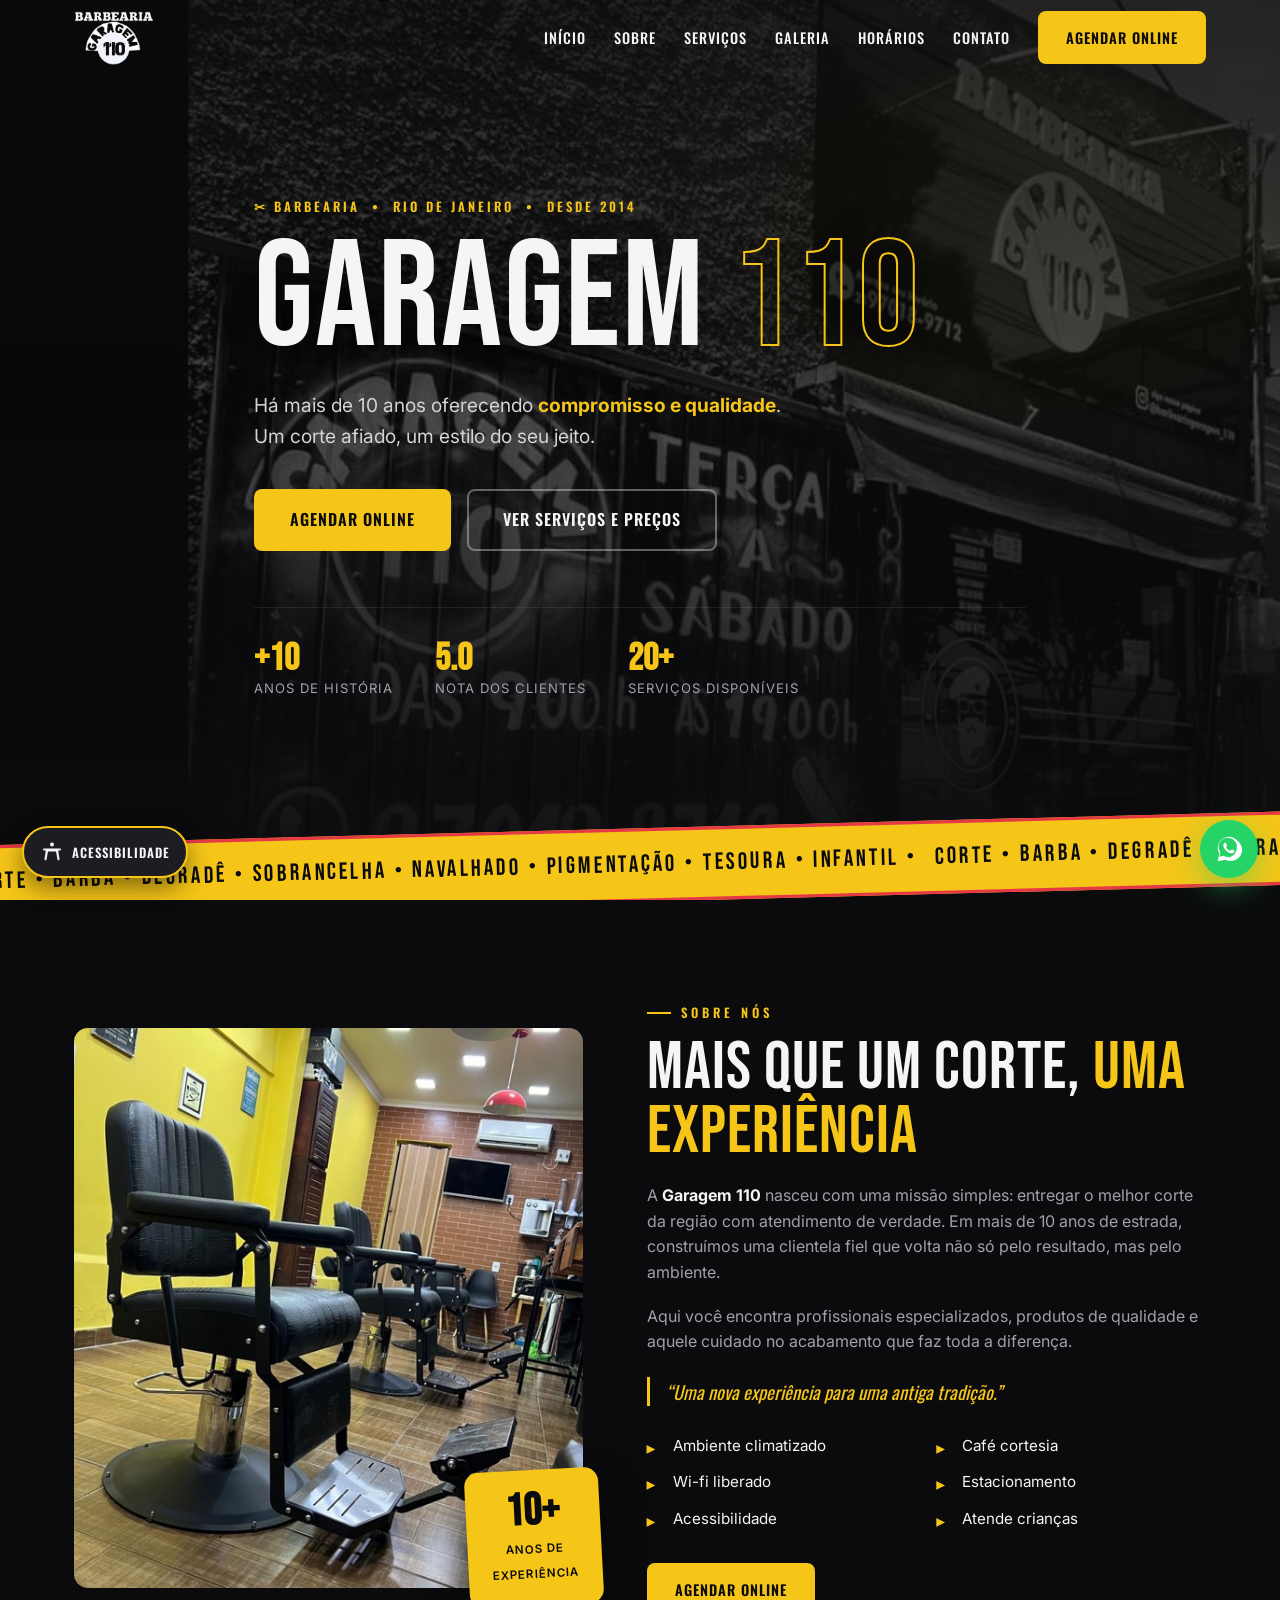
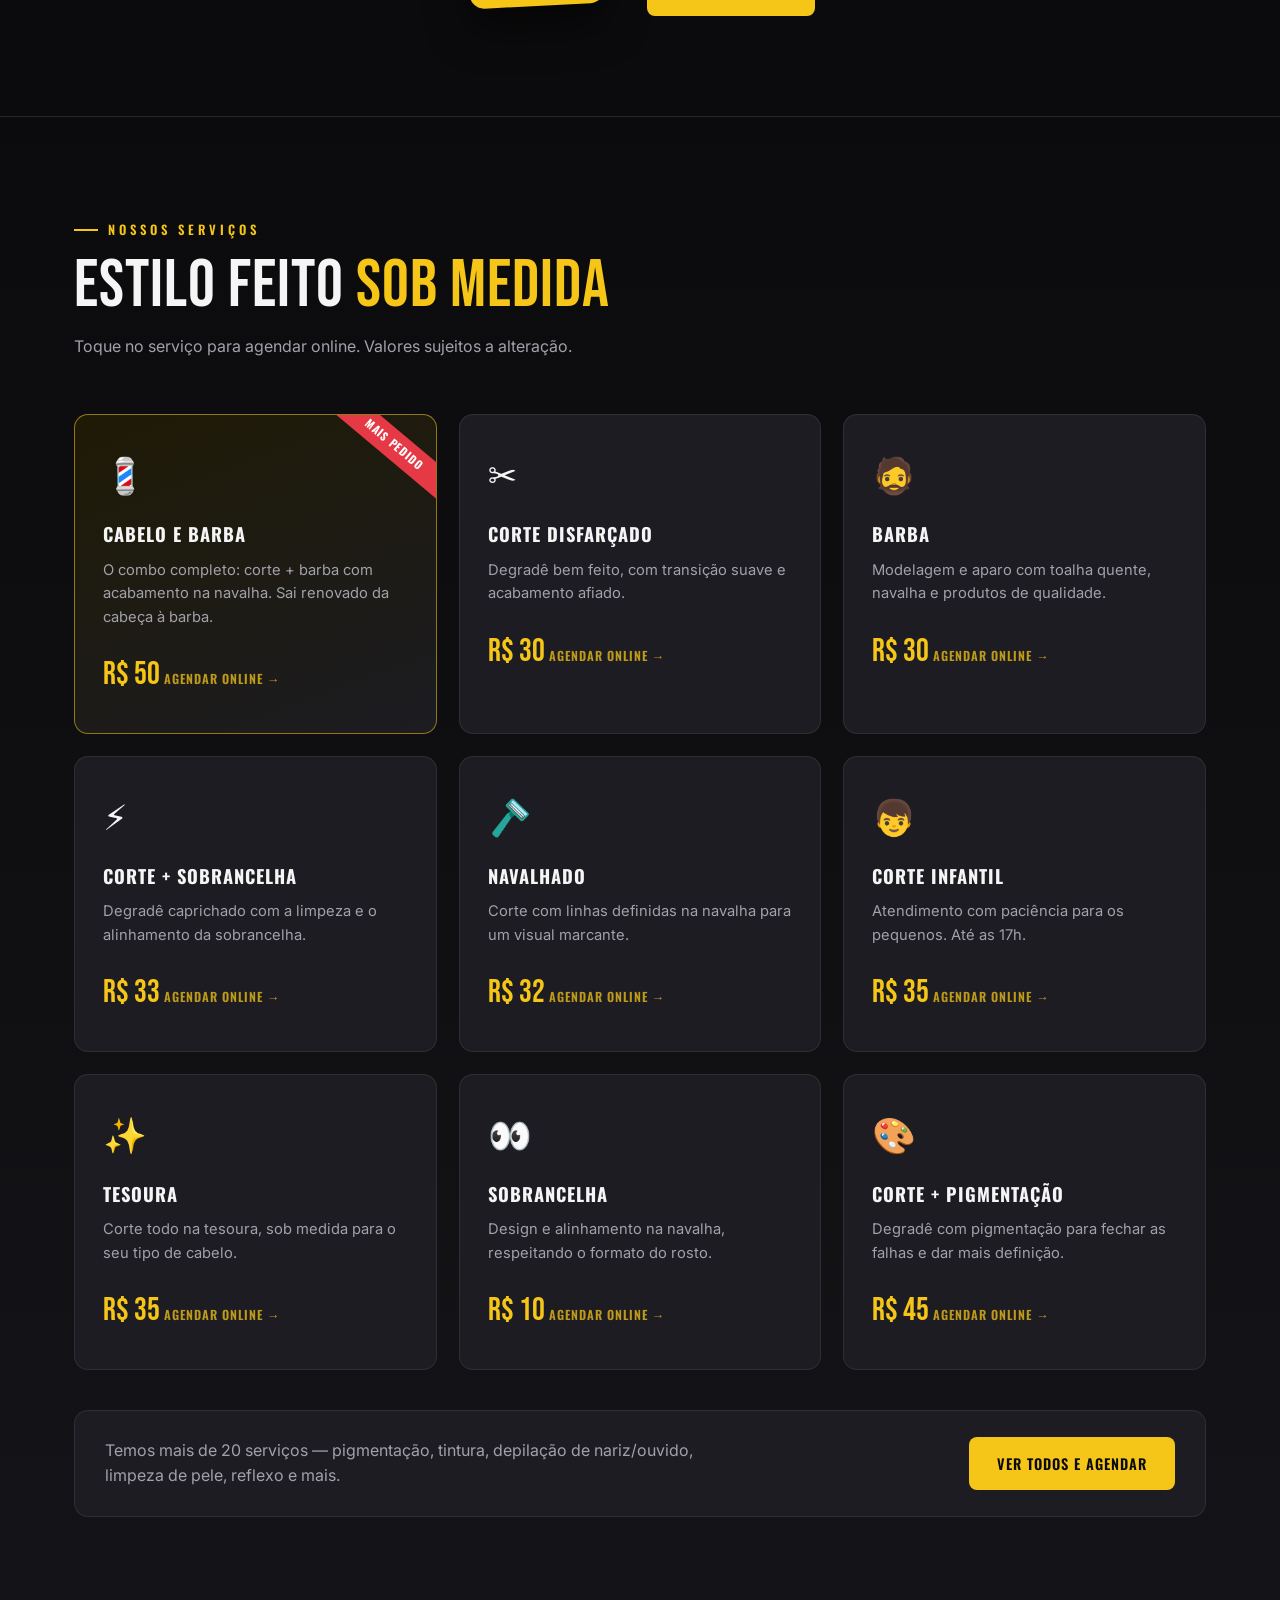
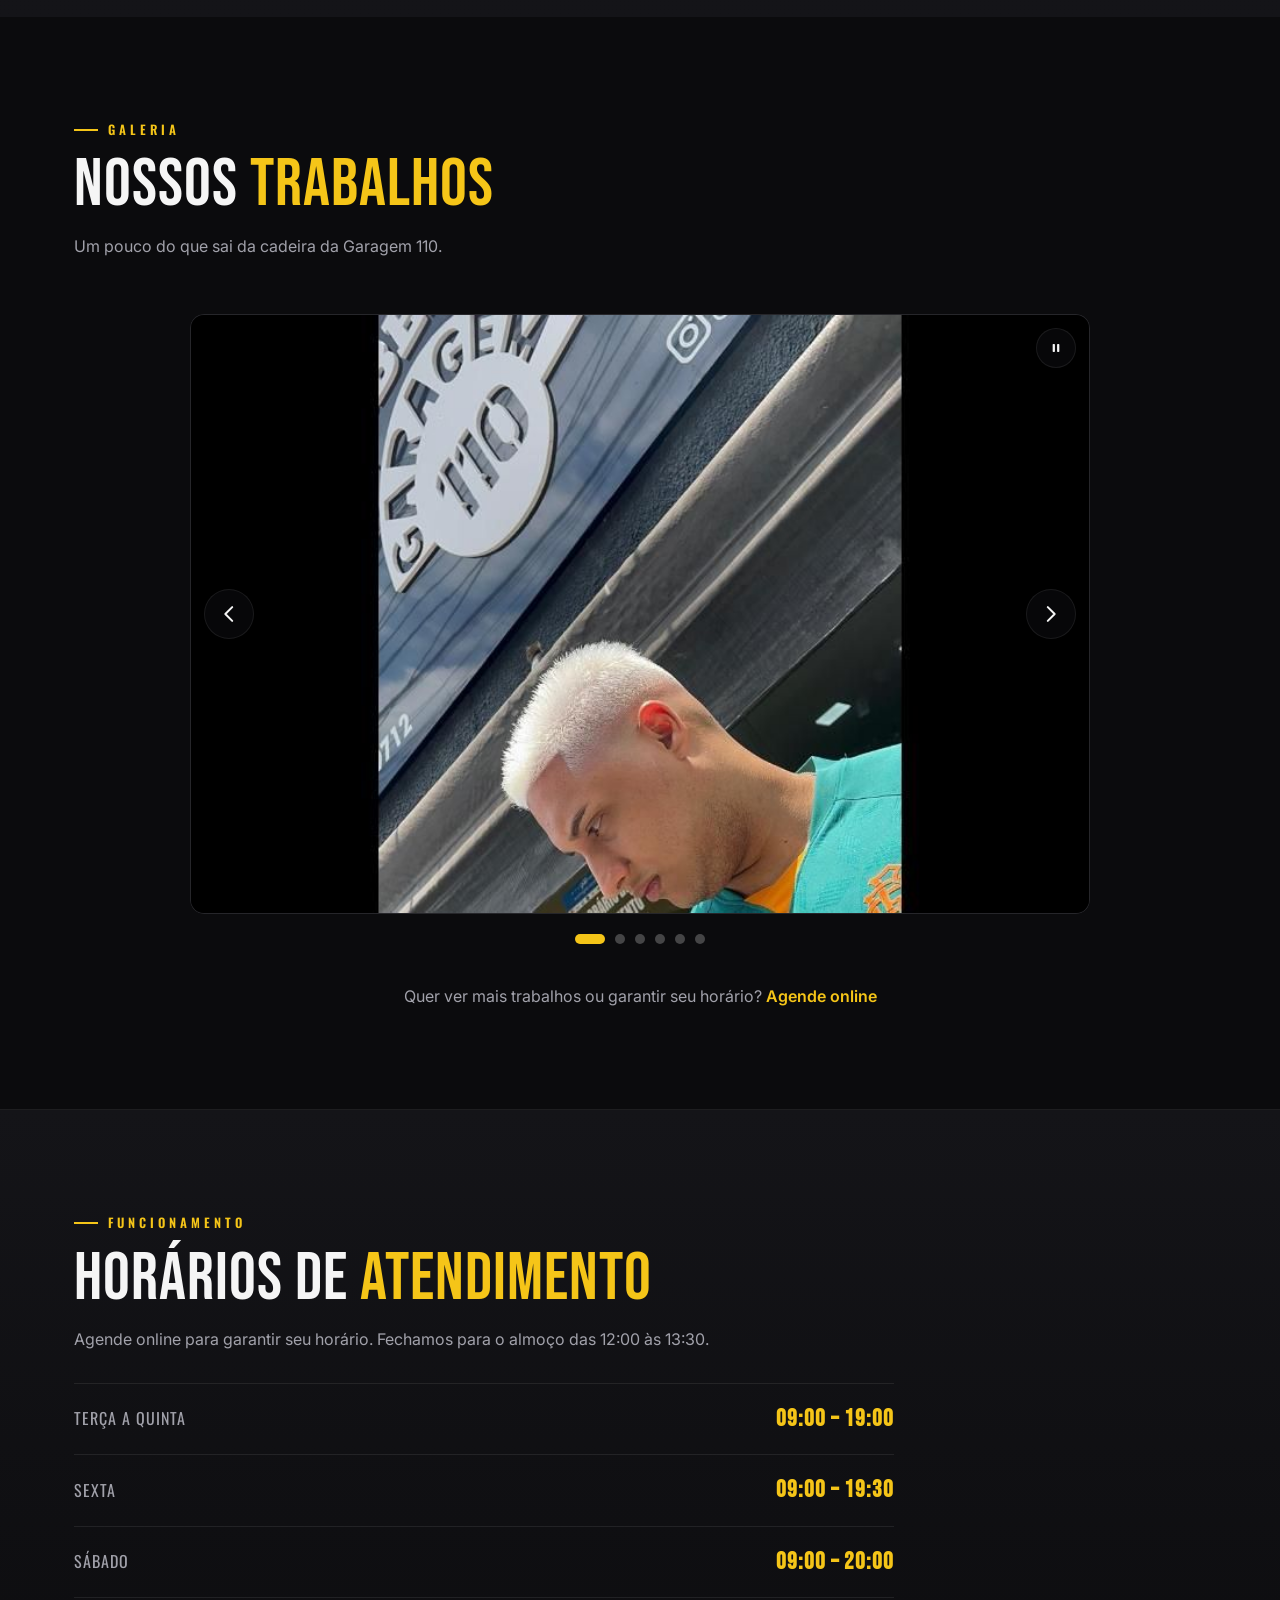
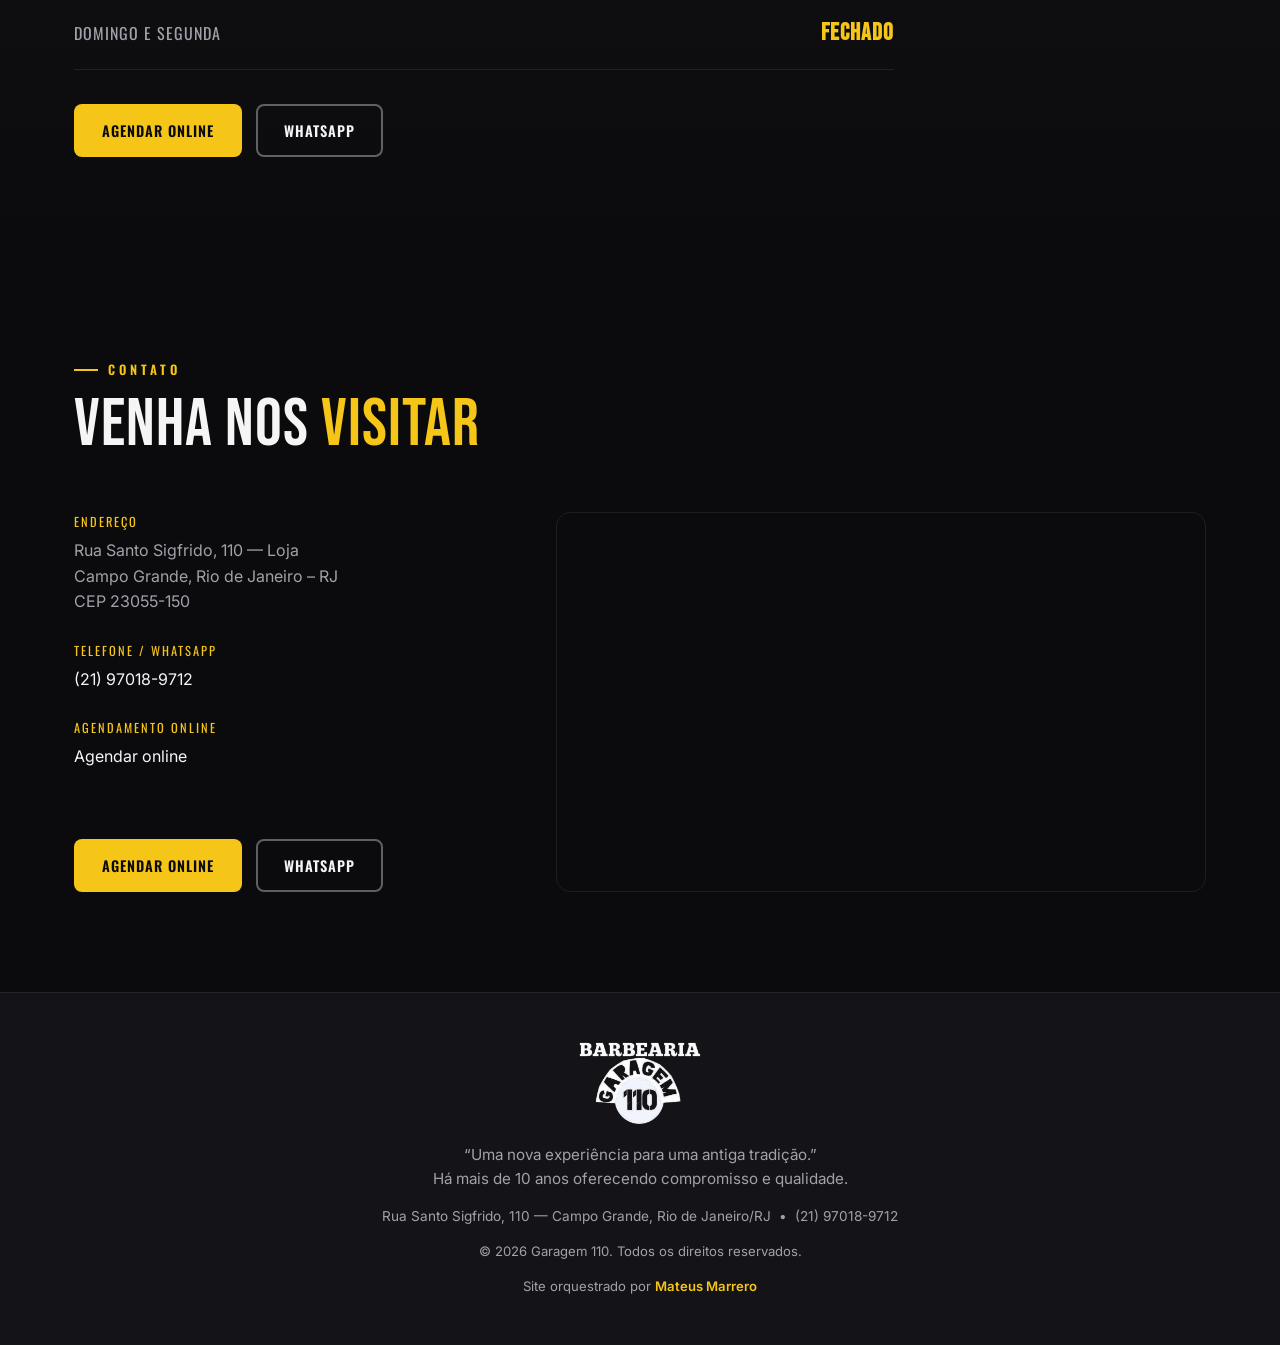
==== commit 09505d94: "Add files via upload Mudança do estilo da apresentação das imagens" ====
--- a/index.html
+++ b/index.html
@@ -72,7 +72,7 @@
     },
     "hasMap": "https://www.google.com/maps?q=Rua+Santo+Sigfrido+110+Campo+Grande+Rio+de+Janeiro",
     "sameAs": [
-      "https://sites.appbarber.com.br/barbeariagarage-dxip"
+      "https://wa.me/5521970189712"
     ],
     "openingHoursSpecification": [
       { "@type": "OpeningHoursSpecification", "dayOfWeek": ["Tuesday","Wednesday","Thursday"], "opens": "09:00", "closes": "12:00" },
@@ -104,7 +104,7 @@
       "@type": "ReserveAction",
       "target": {
         "@type": "EntryPoint",
-        "urlTemplate": "https://sites.appbarber.com.br/barbeariagarage-dxip",
+        "urlTemplate": "https://www.garagem110.com.br/agendamento.html",
         "inLanguage": "pt-BR",
         "actionPlatform": [
           "http://schema.org/DesktopWebPlatform",
@@ -135,7 +135,7 @@
         <a href="#galeria" class="nav__link">Galeria</a>
         <a href="#horarios" class="nav__link">Horários</a>
         <a href="#contato" class="nav__link">Contato</a>
-        <a href="https://sites.appbarber.com.br/barbeariagarage-dxip" target="_blank" rel="noopener" class="btn btn--primary nav__cta">Agendar online</a>
+        <a href="agendamento.html" class="btn btn--primary nav__cta">Agendar online</a>
       </nav>
 
       <button class="menu-toggle" id="menuToggle" aria-label="Abrir menu de navegação" aria-expanded="false" aria-controls="nav">
@@ -162,7 +162,7 @@
       </p>
 
       <div class="hero__actions reveal">
-        <a href="https://sites.appbarber.com.br/barbeariagarage-dxip" target="_blank" rel="noopener" class="btn btn--primary btn--lg">
+        <a href="agendamento.html" class="btn btn--primary btn--lg">
           Agendar online
         </a>
         <a href="#servicos" class="btn btn--ghost btn--lg">Ver serviços e preços</a>
@@ -170,7 +170,7 @@
 
       <ul class="hero__stats reveal">
         <li><strong>+10</strong><span>anos de história</span></li>
-        <li><strong>5.0</strong><span>nota no AppBarber</span></li>
+        <li><strong>5.0</strong><span>nota dos clientes</span></li>
         <li><strong>20+</strong><span>serviços disponíveis</span></li>
       </ul>
     </div>
@@ -218,7 +218,7 @@
           <li>Atende crianças</li>
         </ul>
 
-        <a href="https://sites.appbarber.com.br/barbeariagarage-dxip" target="_blank" rel="noopener" class="btn btn--primary">Agendar online</a>
+        <a href="agendamento.html" class="btn btn--primary">Agendar online</a>
       </div>
     </div>
   </section>
@@ -229,11 +229,11 @@
       <div class="section__head reveal">
         <span class="section__eyebrow">Nossos serviços</span>
         <h2 class="section__title">Estilo feito <span class="accent">sob medida</span></h2>
-        <p class="section__lead">Toque no serviço para agendar direto pelo AppBarber. Valores sujeitos a alteração.</p>
+        <p class="section__lead">Toque no serviço para agendar online. Valores sujeitos a alteração.</p>
       </div>
 
       <div class="cards">
-        <a class="card reveal card--featured" href="https://sites.appbarber.com.br/barbeariagarage-dxip" target="_blank" rel="noopener">
+        <a class="card reveal card--featured" href="agendamento.html">
           <span class="card__ribbon">Mais pedido</span>
           <div class="card__icon" aria-hidden="true">💈</div>
           <h3 class="card__title">Cabelo e Barba</h3>
@@ -242,7 +242,7 @@
           <span class="card__cta" aria-hidden="true">Agendar online →</span>
         </a>
 
-        <a class="card reveal" href="https://sites.appbarber.com.br/barbeariagarage-dxip" target="_blank" rel="noopener">
+        <a class="card reveal" href="agendamento.html">
           <div class="card__icon" aria-hidden="true">✂️</div>
           <h3 class="card__title">Corte Disfarçado</h3>
           <p class="card__desc">Degradê bem feito, com transição suave e acabamento afiado.</p>
@@ -250,7 +250,7 @@
           <span class="card__cta" aria-hidden="true">Agendar online →</span>
         </a>
 
-        <a class="card reveal" href="https://sites.appbarber.com.br/barbeariagarage-dxip" target="_blank" rel="noopener">
+        <a class="card reveal" href="agendamento.html">
           <div class="card__icon" aria-hidden="true">🧔</div>
           <h3 class="card__title">Barba</h3>
           <p class="card__desc">Modelagem e aparo com toalha quente, navalha e produtos de qualidade.</p>
@@ -258,7 +258,7 @@
           <span class="card__cta" aria-hidden="true">Agendar online →</span>
         </a>
 
-        <a class="card reveal" href="https://sites.appbarber.com.br/barbeariagarage-dxip" target="_blank" rel="noopener">
+        <a class="card reveal" href="agendamento.html">
           <div class="card__icon" aria-hidden="true">⚡</div>
           <h3 class="card__title">Corte + Sobrancelha</h3>
           <p class="card__desc">Degradê caprichado com a limpeza e o alinhamento da sobrancelha.</p>
@@ -266,7 +266,7 @@
           <span class="card__cta" aria-hidden="true">Agendar online →</span>
         </a>
 
-        <a class="card reveal" href="https://sites.appbarber.com.br/barbeariagarage-dxip" target="_blank" rel="noopener">
+        <a class="card reveal" href="agendamento.html">
           <div class="card__icon" aria-hidden="true">🪒</div>
           <h3 class="card__title">Navalhado</h3>
           <p class="card__desc">Corte com linhas definidas na navalha para um visual marcante.</p>
@@ -274,7 +274,7 @@
           <span class="card__cta" aria-hidden="true">Agendar online →</span>
         </a>
 
-        <a class="card reveal" href="https://sites.appbarber.com.br/barbeariagarage-dxip" target="_blank" rel="noopener">
+        <a class="card reveal" href="agendamento.html">
           <div class="card__icon" aria-hidden="true">👦</div>
           <h3 class="card__title">Corte Infantil</h3>
           <p class="card__desc">Atendimento com paciência para os pequenos. Até as 17h.</p>
@@ -282,7 +282,7 @@
           <span class="card__cta" aria-hidden="true">Agendar online →</span>
         </a>
 
-        <a class="card reveal" href="https://sites.appbarber.com.br/barbeariagarage-dxip" target="_blank" rel="noopener">
+        <a class="card reveal" href="agendamento.html">
           <div class="card__icon" aria-hidden="true">✨</div>
           <h3 class="card__title">Tesoura</h3>
           <p class="card__desc">Corte todo na tesoura, sob medida para o seu tipo de cabelo.</p>
@@ -290,7 +290,7 @@
           <span class="card__cta" aria-hidden="true">Agendar online →</span>
         </a>
 
-        <a class="card reveal" href="https://sites.appbarber.com.br/barbeariagarage-dxip" target="_blank" rel="noopener">
+        <a class="card reveal" href="agendamento.html">
           <div class="card__icon" aria-hidden="true">👀</div>
           <h3 class="card__title">Sobrancelha</h3>
           <p class="card__desc">Design e alinhamento na navalha, respeitando o formato do rosto.</p>
@@ -298,7 +298,7 @@
           <span class="card__cta" aria-hidden="true">Agendar online →</span>
         </a>
 
-        <a class="card reveal" href="https://sites.appbarber.com.br/barbeariagarage-dxip" target="_blank" rel="noopener">
+        <a class="card reveal" href="agendamento.html">
           <div class="card__icon" aria-hidden="true">🎨</div>
           <h3 class="card__title">Corte + Pigmentação</h3>
           <p class="card__desc">Degradê com pigmentação para fechar as falhas e dar mais definição.</p>
@@ -309,7 +309,7 @@
 
       <div class="servicos__more reveal">
         <p>Temos mais de 20 serviços — pigmentação, tintura, depilação de nariz/ouvido, limpeza de pele, reflexo e mais.</p>
-        <a href="https://sites.appbarber.com.br/barbeariagarage-dxip" target="_blank" rel="noopener" class="btn btn--primary">Ver todos e agendar</a>
+        <a href="agendamento.html" class="btn btn--primary">Ver todos e agendar</a>
       </div>
     </div>
   </section>
@@ -323,18 +323,49 @@
         <p class="section__lead">Um pouco do que sai da cadeira da Garagem 110.</p>
       </div>
 
-      <div class="gallery">
-        <figure class="gallery__item reveal"><img src="img/corte.png" width="800" height="514" alt="Corte masculino feito na Barbearia Garagem 110" loading="lazy" /></figure>
-        <figure class="gallery__item reveal"><img src="img/corte1.png" width="800" height="514" alt="Corte degradê realizado na Garagem 110" loading="lazy" /></figure>
-        <figure class="gallery__item reveal"><img src="img/corte2.png" width="800" height="514" alt="Corte com acabamento na navalha" loading="lazy" /></figure>
-        <figure class="gallery__item reveal"><img src="img/barbaterapia.png" width="800" height="514" alt="Barbaterapia com toalha quente" loading="lazy" /></figure>
-        <figure class="gallery__item reveal"><img src="img/frente.png" width="800" height="514" alt="Fachada da Barbearia Garagem 110 em Campo Grande" loading="lazy" /></figure>
-        <figure class="gallery__item reveal"><img src="img/dentro.png" width="800" height="514" alt="Ambiente interno da Barbearia Garagem 110" loading="lazy" /></figure>
+      <div class="carousel reveal" id="carouselGaleria" role="region" aria-roledescription="carrossel" aria-label="Galeria de trabalhos da Garagem 110" tabindex="0">
+        <div class="carousel__viewport">
+          <ul class="carousel__track">
+            <li class="carousel__slide" role="group" aria-roledescription="slide" aria-label="1 de 6">
+              <img src="img/corte.png" width="800" height="514" alt="Corte masculino feito na Barbearia Garagem 110" />
+            </li>
+            <li class="carousel__slide" role="group" aria-roledescription="slide" aria-label="2 de 6">
+              <img src="img/corte1.png" width="800" height="514" alt="Corte degradê realizado na Garagem 110" />
+            </li>
+            <li class="carousel__slide" role="group" aria-roledescription="slide" aria-label="3 de 6">
+              <img src="img/corte2.png" width="800" height="514" alt="Corte com acabamento na navalha" />
+            </li>
+            <li class="carousel__slide" role="group" aria-roledescription="slide" aria-label="4 de 6">
+              <img src="img/barbaterapia.png" width="800" height="514" alt="Barbaterapia com toalha quente" />
+            </li>
+            <li class="carousel__slide" role="group" aria-roledescription="slide" aria-label="5 de 6">
+              <img src="img/frente.png" width="800" height="514" alt="Fachada da Barbearia Garagem 110 em Campo Grande" />
+            </li>
+            <li class="carousel__slide" role="group" aria-roledescription="slide" aria-label="6 de 6">
+              <img src="img/dentro.png" width="800" height="514" alt="Ambiente interno da Barbearia Garagem 110" />
+            </li>
+          </ul>
+
+          <button class="carousel__nav carousel__nav--prev" type="button" data-carousel-prev aria-label="Imagem anterior">
+            <svg viewBox="0 0 24 24" aria-hidden="true" focusable="false"><path d="M15.5 4.5 8 12l7.5 7.5" fill="none" stroke="currentColor" stroke-width="2.2" stroke-linecap="round" stroke-linejoin="round"/></svg>
+          </button>
+          <button class="carousel__nav carousel__nav--next" type="button" data-carousel-next aria-label="Próxima imagem">
+            <svg viewBox="0 0 24 24" aria-hidden="true" focusable="false"><path d="M8.5 4.5 16 12l-7.5 7.5" fill="none" stroke="currentColor" stroke-width="2.2" stroke-linecap="round" stroke-linejoin="round"/></svg>
+          </button>
+
+          <button class="carousel__play" type="button" data-carousel-play aria-label="Pausar apresentação automática">
+            <svg class="carousel__icon carousel__icon--pause" viewBox="0 0 24 24" aria-hidden="true" focusable="false"><rect x="7" y="6" width="3.4" height="12" rx="1"/><rect x="13.6" y="6" width="3.4" height="12" rx="1"/></svg>
+            <svg class="carousel__icon carousel__icon--play" viewBox="0 0 24 24" aria-hidden="true" focusable="false"><path d="M8 5.5v13l11-6.5z"/></svg>
+          </button>
+        </div>
+
+        <div class="carousel__dots" data-carousel-dots role="group" aria-label="Selecionar imagem"></div>
+        <p class="sr-only" data-carousel-status aria-live="polite"></p>
       </div>
 
       <p class="galeria__note reveal">
         Quer ver mais trabalhos ou garantir seu horário?
-        <a href="https://sites.appbarber.com.br/barbeariagarage-dxip" target="_blank" rel="noopener">Agende online</a>
+        <a href="agendamento.html">Agende online</a>
       </p>
     </div>
   </section>
@@ -355,7 +386,7 @@
         </ul>
 
         <div class="horarios__actions">
-          <a href="https://sites.appbarber.com.br/barbeariagarage-dxip" target="_blank" rel="noopener" class="btn btn--primary">Agendar online</a>
+          <a href="agendamento.html" class="btn btn--primary">Agendar online</a>
           <a href="https://wa.me/5521970189712" target="_blank" rel="noopener" class="btn btn--ghost">WhatsApp</a>
         </div>
       </div>
@@ -382,10 +413,10 @@
           </div>
           <div class="info-item">
             <span class="info-item__label">Agendamento online</span>
-            <p><a href="https://sites.appbarber.com.br/barbeariagarage-dxip" target="_blank" rel="noopener">Agendar pelo AppBarber</a></p>
+            <p><a href="agendamento.html">Agendar online</a></p>
           </div>
           <div class="contato__actions">
-            <a href="https://sites.appbarber.com.br/barbeariagarage-dxip" target="_blank" rel="noopener" class="btn btn--primary">Agendar online</a>
+            <a href="agendamento.html" class="btn btn--primary">Agendar online</a>
             <a href="https://wa.me/5521970189712" target="_blank" rel="noopener" class="btn btn--ghost">WhatsApp</a>
           </div>
         </div>
--- a/styles.css
+++ b/styles.css
@@ -555,25 +555,105 @@
 /* =========================================================
    GALERIA
    ========================================================= */
-.gallery {
-  display: grid;
-  grid-template-columns: repeat(3, 1fr);
-  gap: 16px;
-}
-.gallery__item {
+.carousel {
+  position: relative;
+  max-width: 900px;
+  margin: 0 auto;
+}
+.carousel__viewport {
+  position: relative;
   overflow: hidden;
   border-radius: var(--raio);
+  touch-action: pan-y;
+}
+.carousel__track {
+  list-style: none;
+  display: flex;
+  margin: 0;
+  padding: 0;
+  transition: transform 0.55s cubic-bezier(0.22, 0.61, 0.36, 1);
+}
+.carousel__slide {
+  flex: 0 0 100%;
+  margin: 0;
+}
+.carousel__slide img {
+  width: 100%;
+  height: 100%;
+  display: block;
   aspect-ratio: 3 / 2;
+  object-fit: cover;
   border: 1px solid var(--borda);
-}
-.gallery__item img {
-  width: 100%; height: 100%;
-  object-fit: cover;
-  transition: transform 0.5s ease;
-}
-.gallery__item:hover img {
-  transform: scale(1.06);
-}
+  border-radius: var(--raio);
+  background: var(--preto-2);
+}
+
+.carousel__nav {
+  position: absolute;
+  top: 50%;
+  transform: translateY(-50%);
+  width: 50px;
+  height: 50px;
+  display: grid;
+  place-items: center;
+  border-radius: 50%;
+  border: 1px solid var(--borda);
+  background: rgba(11, 11, 13, 0.7);
+  color: var(--branco);
+  cursor: pointer;
+  z-index: 2;
+  -webkit-backdrop-filter: blur(4px);
+  backdrop-filter: blur(4px);
+  transition: background 0.2s ease, color 0.2s ease, border-color 0.2s ease;
+}
+.carousel__nav:hover { background: var(--amarelo); color: var(--preto); border-color: var(--amarelo); }
+.carousel__nav svg { width: 22px; height: 22px; }
+.carousel__nav--prev { left: 14px; }
+.carousel__nav--next { right: 14px; }
+
+.carousel__play {
+  position: absolute;
+  top: 14px;
+  right: 14px;
+  z-index: 2;
+  width: 40px;
+  height: 40px;
+  display: grid;
+  place-items: center;
+  border-radius: 50%;
+  border: 1px solid var(--borda);
+  background: rgba(11, 11, 13, 0.7);
+  color: var(--branco);
+  cursor: pointer;
+  -webkit-backdrop-filter: blur(4px);
+  backdrop-filter: blur(4px);
+  transition: background 0.2s ease, color 0.2s ease, border-color 0.2s ease;
+}
+.carousel__play:hover { background: var(--amarelo); color: var(--preto); border-color: var(--amarelo); }
+.carousel__play svg { width: 16px; height: 16px; fill: currentColor; }
+.carousel__play .carousel__icon--play { display: none; }
+.carousel.is-paused .carousel__icon--pause { display: none; }
+.carousel.is-paused .carousel__icon--play { display: block; }
+
+.carousel__dots {
+  display: flex;
+  justify-content: center;
+  flex-wrap: wrap;
+  gap: 10px;
+  margin-top: 20px;
+}
+.carousel__dot {
+  width: 10px;
+  height: 10px;
+  padding: 0;
+  border: 0;
+  border-radius: 50%;
+  background: rgba(255, 255, 255, 0.24);
+  cursor: pointer;
+  transition: background 0.2s ease, width 0.25s ease, border-radius 0.25s ease;
+}
+.carousel__dot:hover { background: var(--amarelo); }
+.carousel__dot[aria-current="true"] { width: 30px; border-radius: 6px; background: var(--amarelo); }
 
 .galeria__note {
   text-align: center;
@@ -884,7 +964,10 @@
     box-shadow: none;
   }
 
-  .gallery { grid-template-columns: repeat(2, 1fr); }
+  .carousel__nav { width: 42px; height: 42px; }
+  .carousel__nav svg { width: 19px; height: 19px; }
+  .carousel__nav--prev { left: 8px; }
+  .carousel__nav--next { right: 8px; }
   .sobre__list { grid-template-columns: 1fr; }
   .contato__actions { margin-top: 8px; }
 
@@ -915,7 +998,6 @@
 }
 
 @media (max-width: 420px) {
-  .gallery { grid-template-columns: 1fr; }
   .hero__stats { gap: 22px; }
 }
 
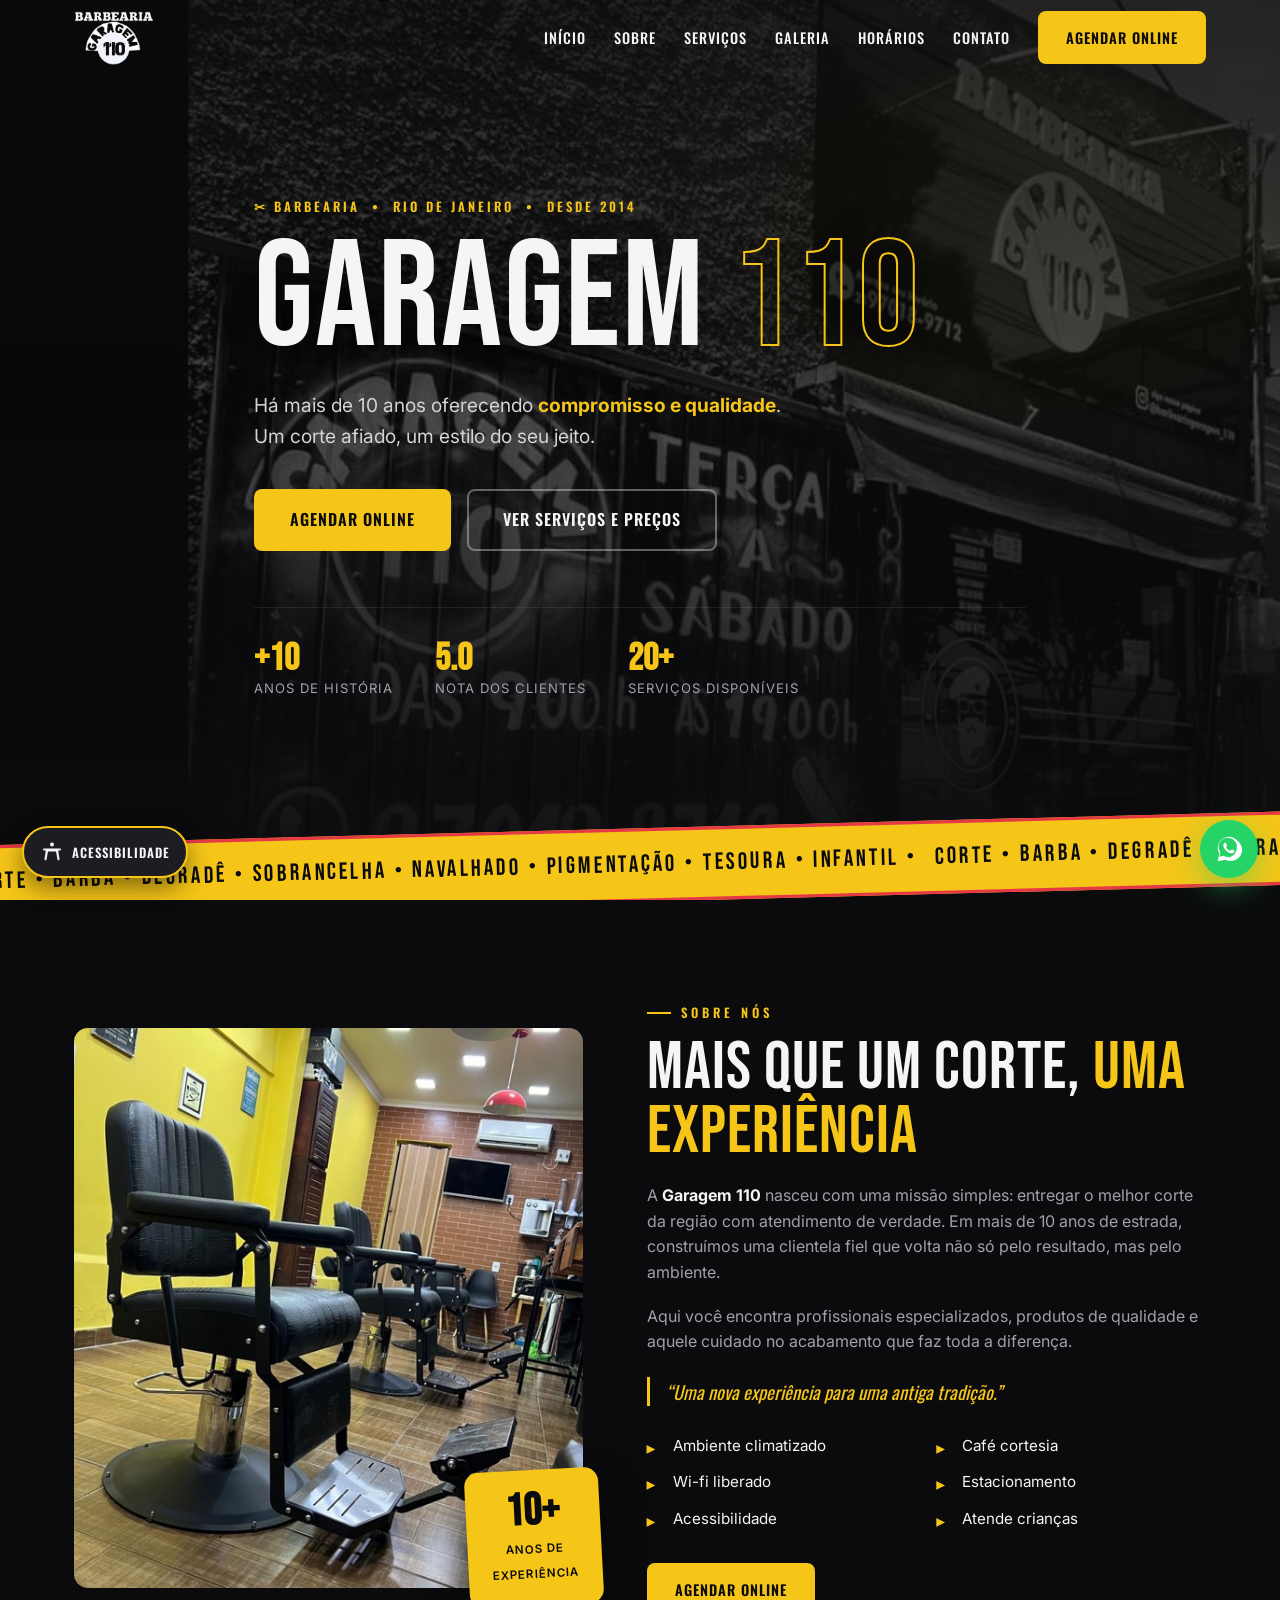
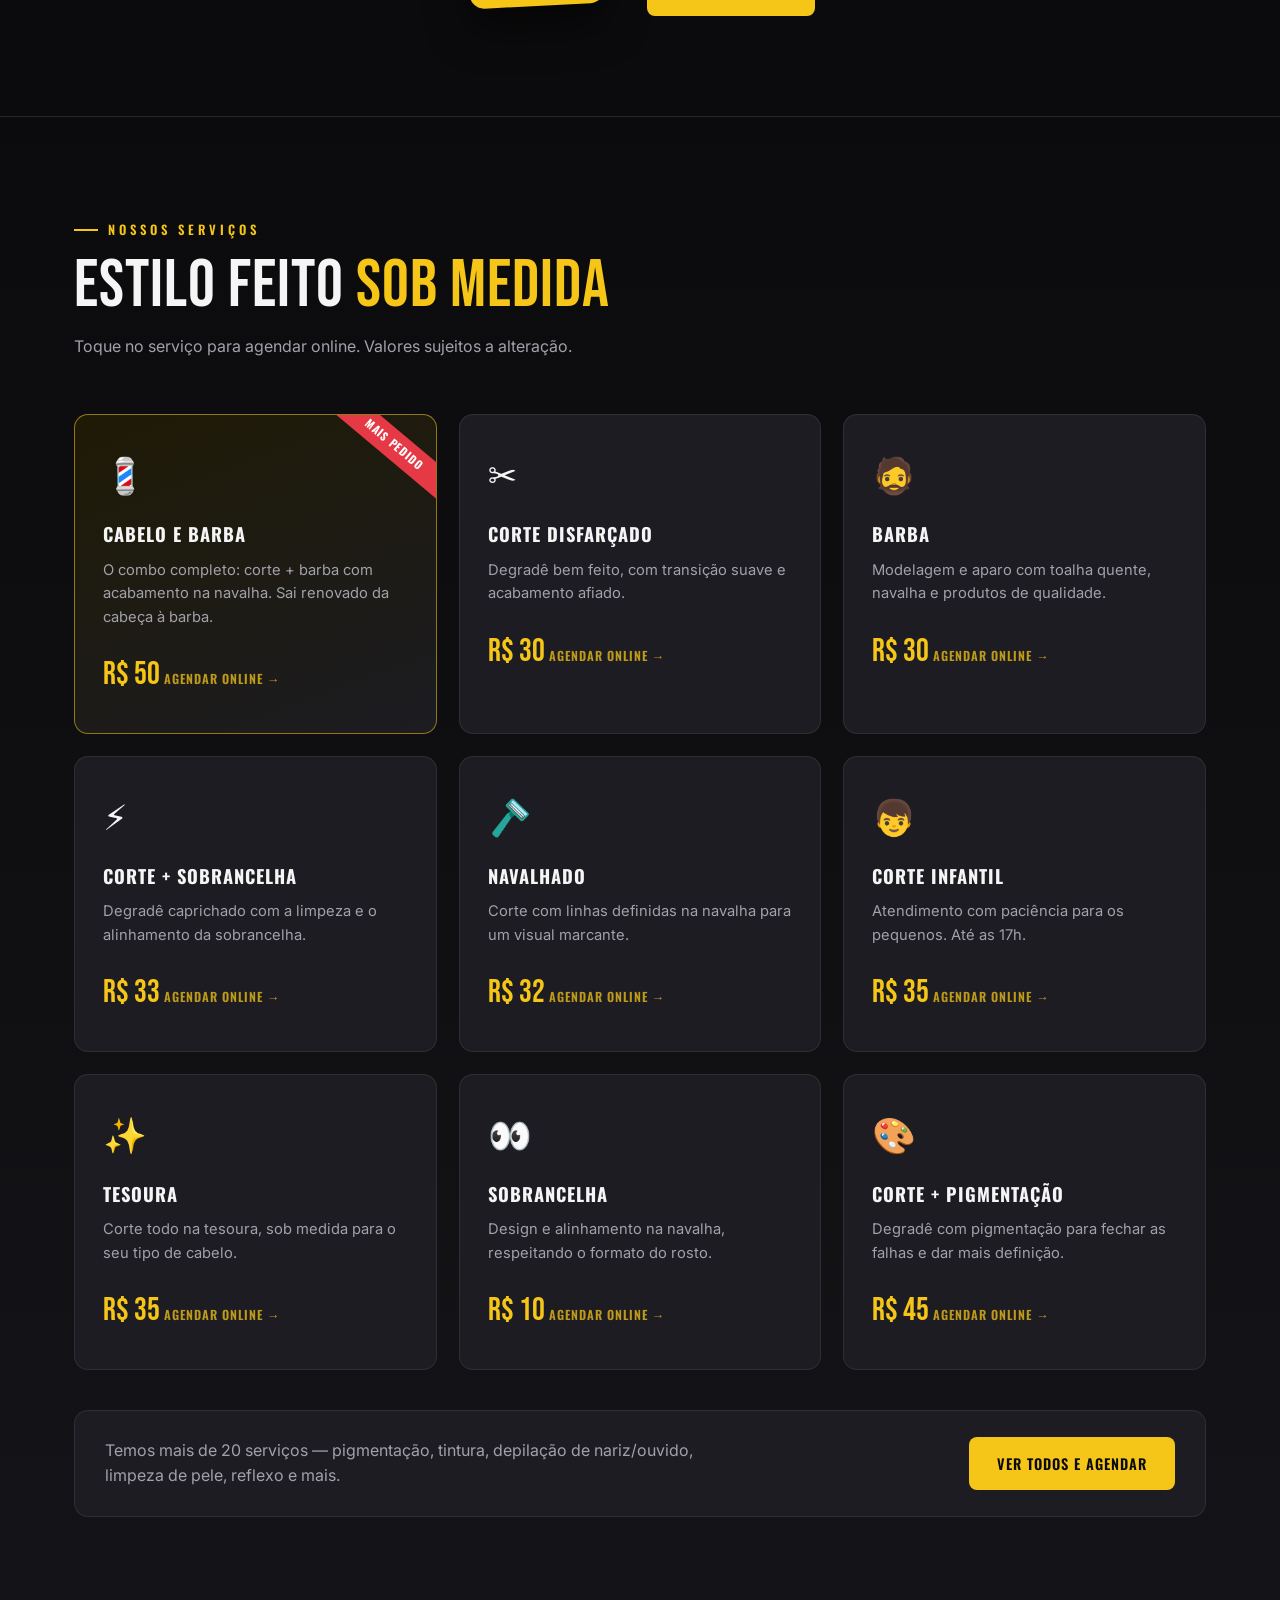
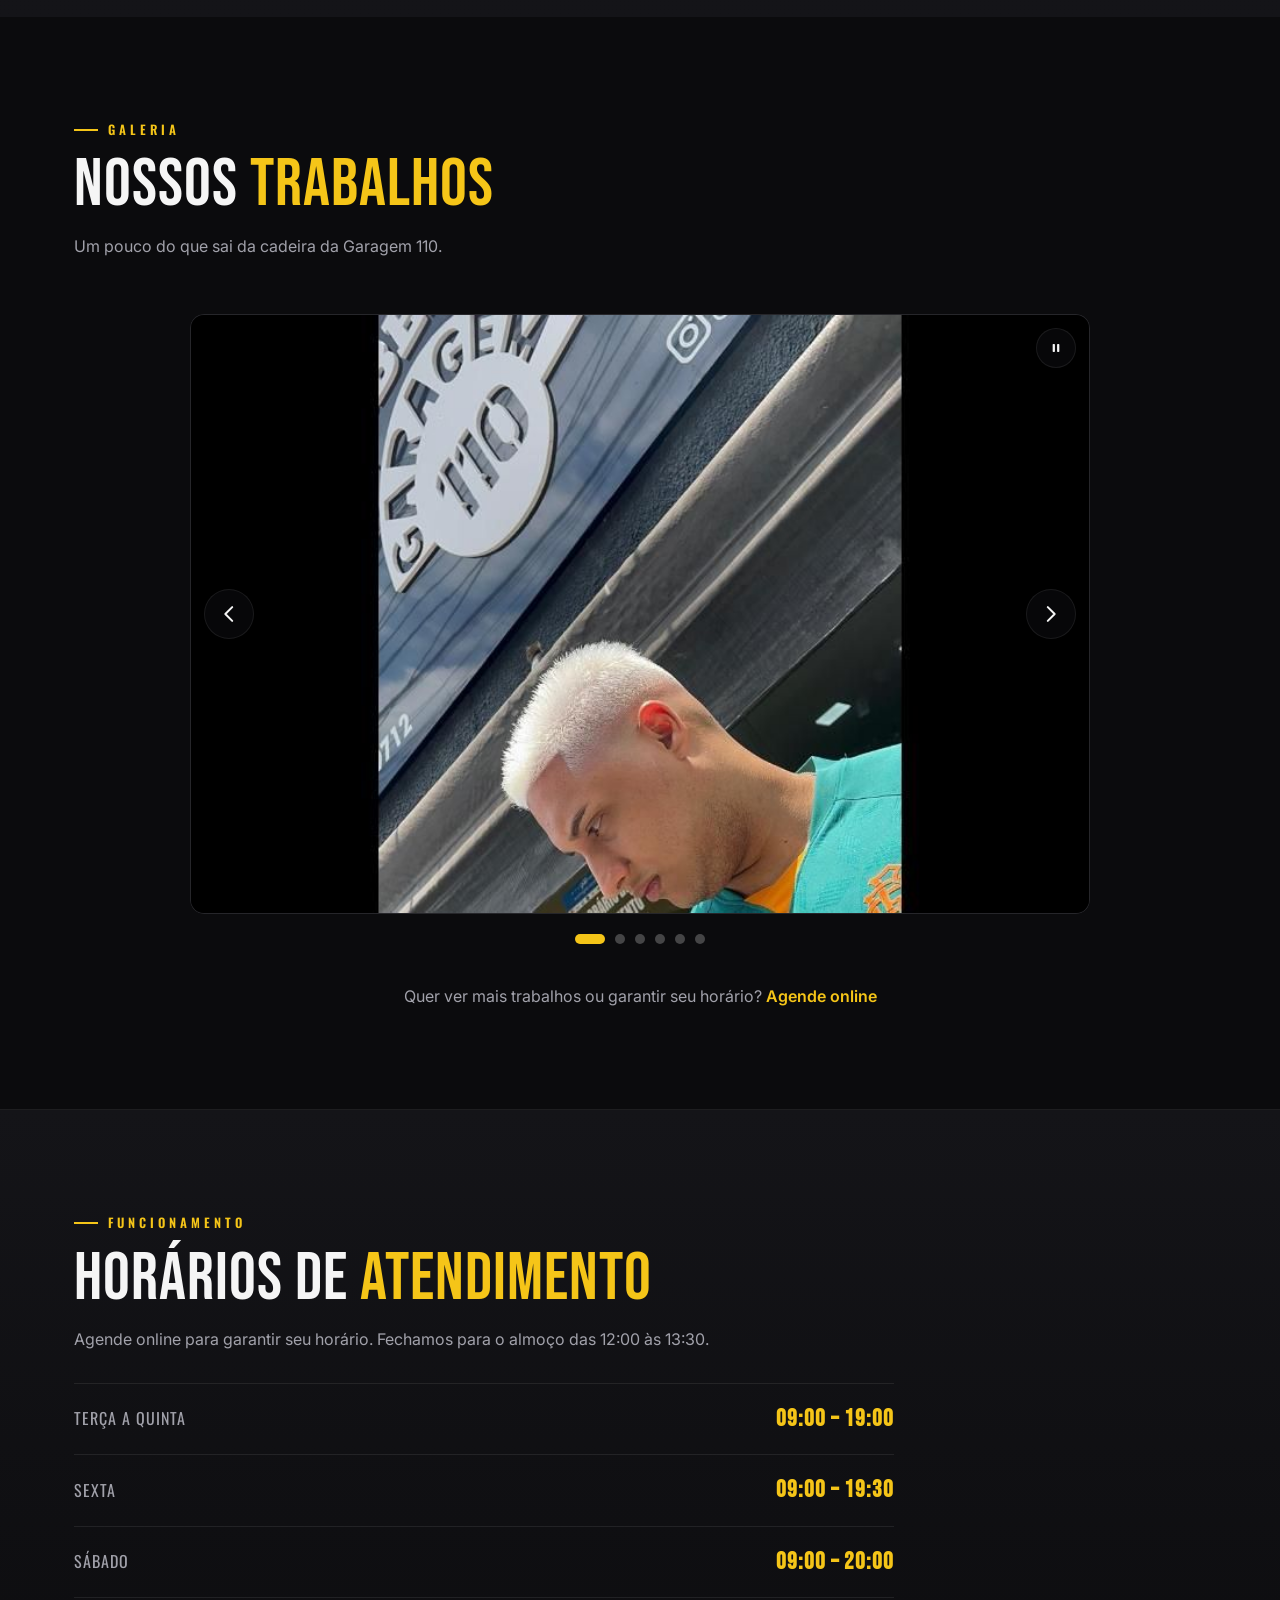
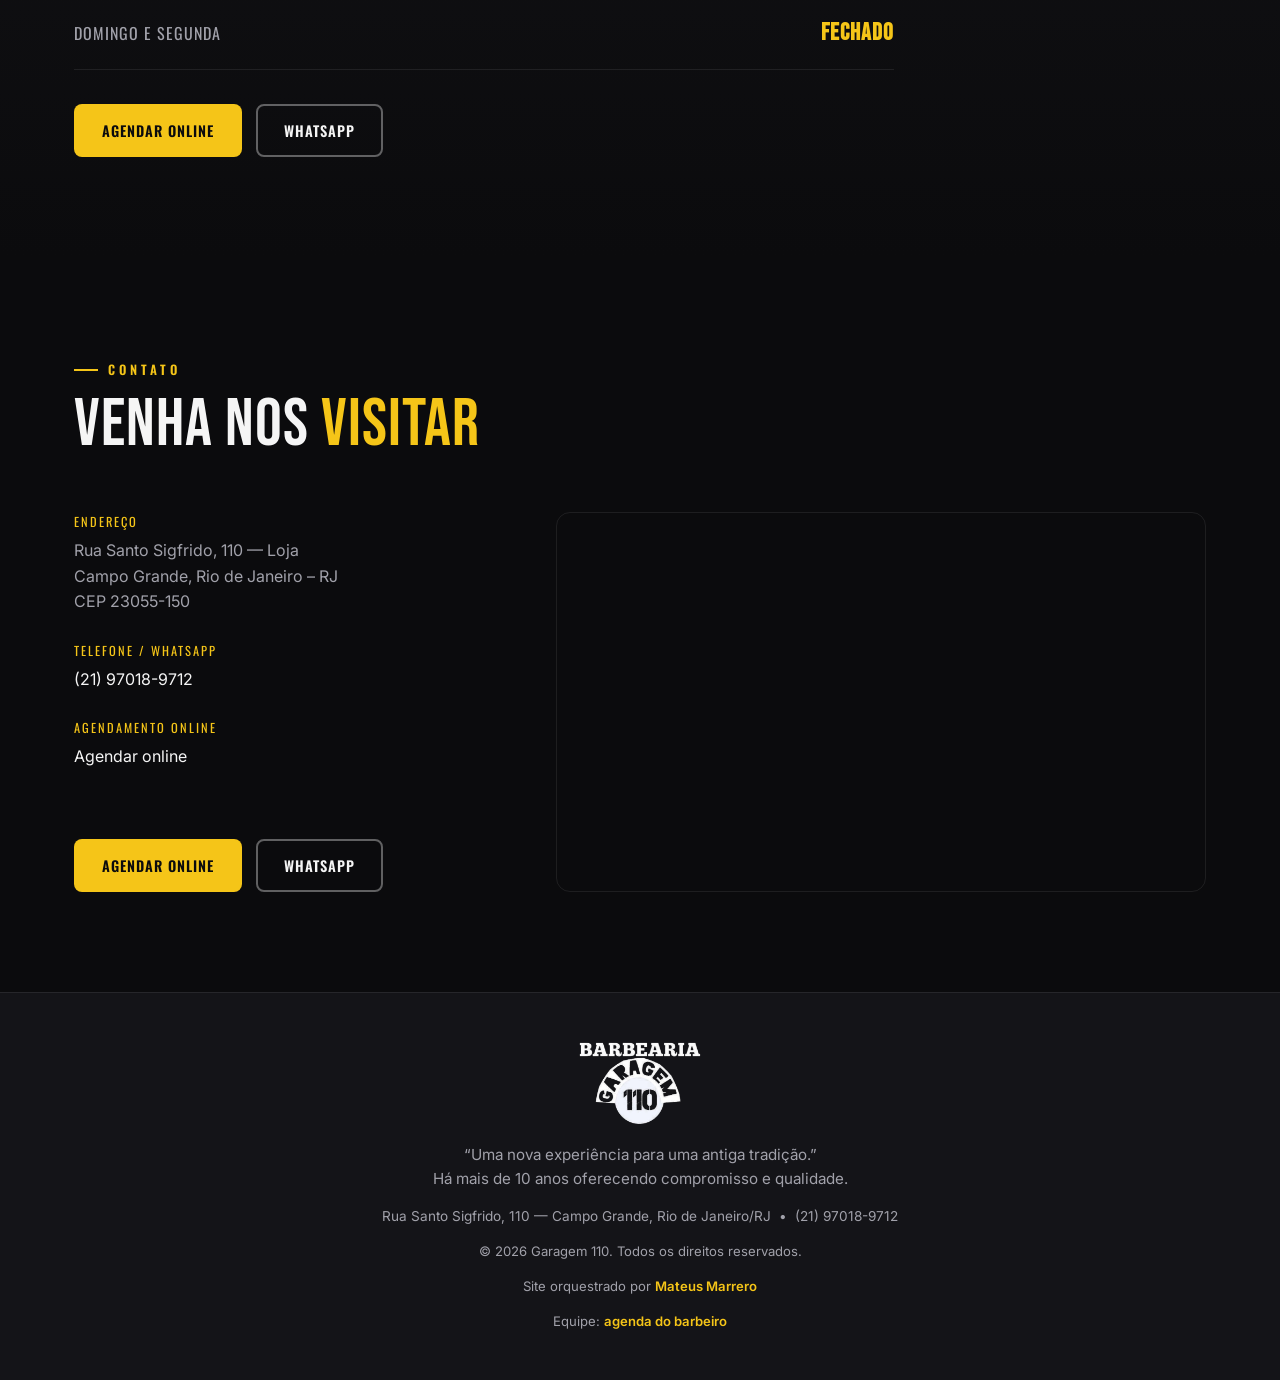
==== commit e5685dfd: "Add files via upload Atuzlização de links" ====
--- a/index.html
+++ b/index.html
@@ -104,7 +104,7 @@
       "@type": "ReserveAction",
       "target": {
         "@type": "EntryPoint",
-        "urlTemplate": "https://www.garagem110.com.br/agendamento.html",
+        "urlTemplate": "https://sites.appbarber.com.br/barbeariagarage-dxip",
         "inLanguage": "pt-BR",
         "actionPlatform": [
           "http://schema.org/DesktopWebPlatform",
@@ -135,7 +135,7 @@
         <a href="#galeria" class="nav__link">Galeria</a>
         <a href="#horarios" class="nav__link">Horários</a>
         <a href="#contato" class="nav__link">Contato</a>
-        <a href="agendamento.html" class="btn btn--primary nav__cta">Agendar online</a>
+        <a href="https://sites.appbarber.com.br/barbeariagarage-dxip" target="_blank" rel="noopener" class="btn btn--primary nav__cta">Agendar online</a>
       </nav>
 
       <button class="menu-toggle" id="menuToggle" aria-label="Abrir menu de navegação" aria-expanded="false" aria-controls="nav">
@@ -162,7 +162,7 @@
       </p>
 
       <div class="hero__actions reveal">
-        <a href="agendamento.html" class="btn btn--primary btn--lg">
+        <a href="https://sites.appbarber.com.br/barbeariagarage-dxip" target="_blank" rel="noopener" class="btn btn--primary btn--lg">
           Agendar online
         </a>
         <a href="#servicos" class="btn btn--ghost btn--lg">Ver serviços e preços</a>
@@ -218,7 +218,7 @@
           <li>Atende crianças</li>
         </ul>
 
-        <a href="agendamento.html" class="btn btn--primary">Agendar online</a>
+        <a href="https://sites.appbarber.com.br/barbeariagarage-dxip" target="_blank" rel="noopener" class="btn btn--primary">Agendar online</a>
       </div>
     </div>
   </section>
@@ -233,7 +233,7 @@
       </div>
 
       <div class="cards">
-        <a class="card reveal card--featured" href="agendamento.html">
+        <a class="card reveal card--featured" href="https://sites.appbarber.com.br/barbeariagarage-dxip" target="_blank" rel="noopener">
           <span class="card__ribbon">Mais pedido</span>
           <div class="card__icon" aria-hidden="true">💈</div>
           <h3 class="card__title">Cabelo e Barba</h3>
@@ -242,7 +242,7 @@
           <span class="card__cta" aria-hidden="true">Agendar online →</span>
         </a>
 
-        <a class="card reveal" href="agendamento.html">
+        <a class="card reveal" href="https://sites.appbarber.com.br/barbeariagarage-dxip" target="_blank" rel="noopener">
           <div class="card__icon" aria-hidden="true">✂️</div>
           <h3 class="card__title">Corte Disfarçado</h3>
           <p class="card__desc">Degradê bem feito, com transição suave e acabamento afiado.</p>
@@ -250,7 +250,7 @@
           <span class="card__cta" aria-hidden="true">Agendar online →</span>
         </a>
 
-        <a class="card reveal" href="agendamento.html">
+        <a class="card reveal" href="https://sites.appbarber.com.br/barbeariagarage-dxip" target="_blank" rel="noopener">
           <div class="card__icon" aria-hidden="true">🧔</div>
           <h3 class="card__title">Barba</h3>
           <p class="card__desc">Modelagem e aparo com toalha quente, navalha e produtos de qualidade.</p>
@@ -258,7 +258,7 @@
           <span class="card__cta" aria-hidden="true">Agendar online →</span>
         </a>
 
-        <a class="card reveal" href="agendamento.html">
+        <a class="card reveal" href="https://sites.appbarber.com.br/barbeariagarage-dxip" target="_blank" rel="noopener">
           <div class="card__icon" aria-hidden="true">⚡</div>
           <h3 class="card__title">Corte + Sobrancelha</h3>
           <p class="card__desc">Degradê caprichado com a limpeza e o alinhamento da sobrancelha.</p>
@@ -266,7 +266,7 @@
           <span class="card__cta" aria-hidden="true">Agendar online →</span>
         </a>
 
-        <a class="card reveal" href="agendamento.html">
+        <a class="card reveal" href="https://sites.appbarber.com.br/barbeariagarage-dxip" target="_blank" rel="noopener">
           <div class="card__icon" aria-hidden="true">🪒</div>
           <h3 class="card__title">Navalhado</h3>
           <p class="card__desc">Corte com linhas definidas na navalha para um visual marcante.</p>
@@ -274,7 +274,7 @@
           <span class="card__cta" aria-hidden="true">Agendar online →</span>
         </a>
 
-        <a class="card reveal" href="agendamento.html">
+        <a class="card reveal" href="https://sites.appbarber.com.br/barbeariagarage-dxip" target="_blank" rel="noopener">
           <div class="card__icon" aria-hidden="true">👦</div>
           <h3 class="card__title">Corte Infantil</h3>
           <p class="card__desc">Atendimento com paciência para os pequenos. Até as 17h.</p>
@@ -282,7 +282,7 @@
           <span class="card__cta" aria-hidden="true">Agendar online →</span>
         </a>
 
-        <a class="card reveal" href="agendamento.html">
+        <a class="card reveal" href="https://sites.appbarber.com.br/barbeariagarage-dxip" target="_blank" rel="noopener">
           <div class="card__icon" aria-hidden="true">✨</div>
           <h3 class="card__title">Tesoura</h3>
           <p class="card__desc">Corte todo na tesoura, sob medida para o seu tipo de cabelo.</p>
@@ -290,7 +290,7 @@
           <span class="card__cta" aria-hidden="true">Agendar online →</span>
         </a>
 
-        <a class="card reveal" href="agendamento.html">
+        <a class="card reveal" href="https://sites.appbarber.com.br/barbeariagarage-dxip" target="_blank" rel="noopener">
           <div class="card__icon" aria-hidden="true">👀</div>
           <h3 class="card__title">Sobrancelha</h3>
           <p class="card__desc">Design e alinhamento na navalha, respeitando o formato do rosto.</p>
@@ -298,7 +298,7 @@
           <span class="card__cta" aria-hidden="true">Agendar online →</span>
         </a>
 
-        <a class="card reveal" href="agendamento.html">
+        <a class="card reveal" href="https://sites.appbarber.com.br/barbeariagarage-dxip" target="_blank" rel="noopener">
           <div class="card__icon" aria-hidden="true">🎨</div>
           <h3 class="card__title">Corte + Pigmentação</h3>
           <p class="card__desc">Degradê com pigmentação para fechar as falhas e dar mais definição.</p>
@@ -309,7 +309,7 @@
 
       <div class="servicos__more reveal">
         <p>Temos mais de 20 serviços — pigmentação, tintura, depilação de nariz/ouvido, limpeza de pele, reflexo e mais.</p>
-        <a href="agendamento.html" class="btn btn--primary">Ver todos e agendar</a>
+        <a href="https://sites.appbarber.com.br/barbeariagarage-dxip" target="_blank" rel="noopener" class="btn btn--primary">Ver todos e agendar</a>
       </div>
     </div>
   </section>
@@ -365,7 +365,7 @@
 
       <p class="galeria__note reveal">
         Quer ver mais trabalhos ou garantir seu horário?
-        <a href="agendamento.html">Agende online</a>
+        <a href="https://sites.appbarber.com.br/barbeariagarage-dxip" target="_blank" rel="noopener">Agende online</a>
       </p>
     </div>
   </section>
@@ -386,7 +386,7 @@
         </ul>
 
         <div class="horarios__actions">
-          <a href="agendamento.html" class="btn btn--primary">Agendar online</a>
+          <a href="https://sites.appbarber.com.br/barbeariagarage-dxip" target="_blank" rel="noopener" class="btn btn--primary">Agendar online</a>
           <a href="https://wa.me/5521970189712" target="_blank" rel="noopener" class="btn btn--ghost">WhatsApp</a>
         </div>
       </div>
@@ -413,10 +413,10 @@
           </div>
           <div class="info-item">
             <span class="info-item__label">Agendamento online</span>
-            <p><a href="agendamento.html">Agendar online</a></p>
+            <p><a href="https://sites.appbarber.com.br/barbeariagarage-dxip" target="_blank" rel="noopener">Agendar online</a></p>
           </div>
           <div class="contato__actions">
-            <a href="agendamento.html" class="btn btn--primary">Agendar online</a>
+            <a href="https://sites.appbarber.com.br/barbeariagarage-dxip" target="_blank" rel="noopener" class="btn btn--primary">Agendar online</a>
             <a href="https://wa.me/5521970189712" target="_blank" rel="noopener" class="btn btn--ghost">WhatsApp</a>
           </div>
         </div>
@@ -444,6 +444,7 @@
       <p class="footer__info">Rua Santo Sigfrido, 110 — Campo Grande, Rio de Janeiro/RJ &nbsp;•&nbsp; (21) 97018-9712</p>
       <p class="footer__copy">© <span id="ano"></span> Garagem 110. Todos os direitos reservados.</p>
       <p class="footer__credit">Site orquestrado por <a href="https://linktr.ee/mateusmarrero" target="_blank" rel="noopener">Mateus Marrero</a></p>
+      <p class="footer__credit">Equipe: <a href="painel.html">agenda do barbeiro</a></p>
     </div>
   </footer>
 
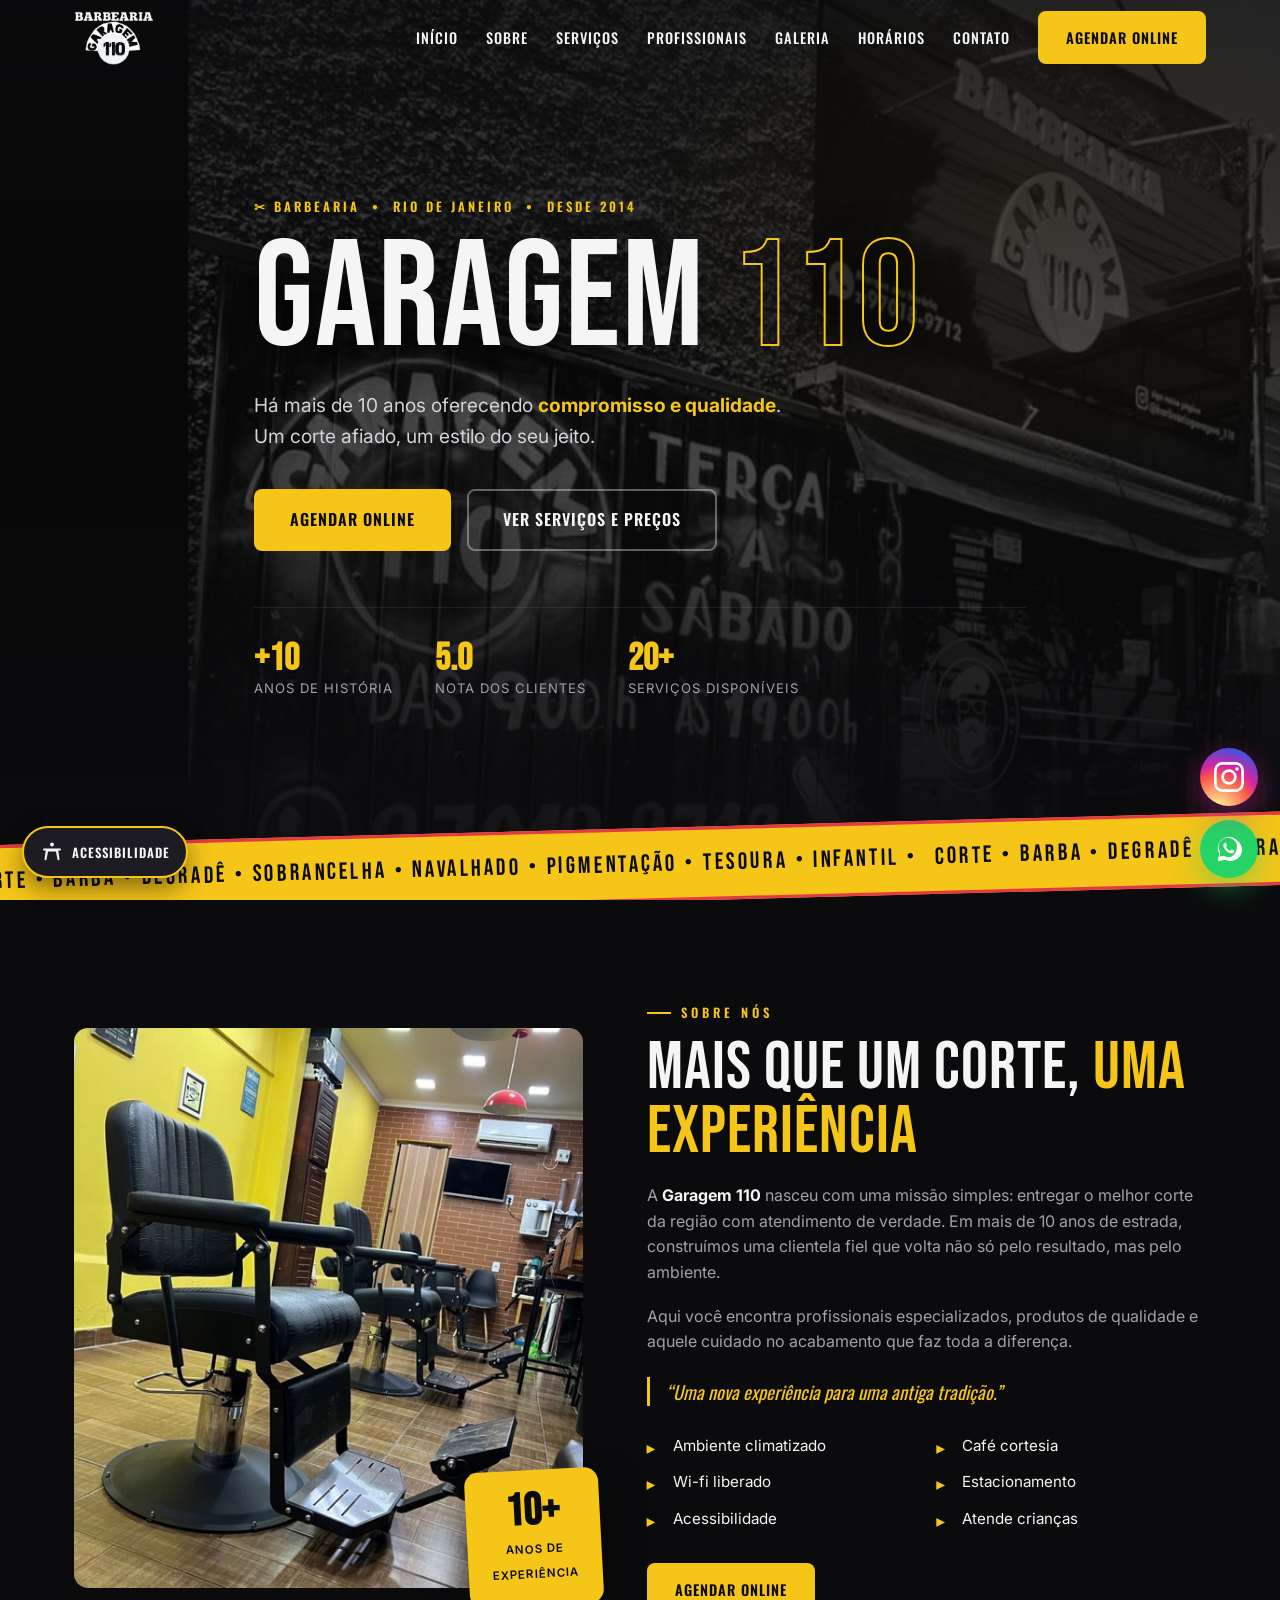
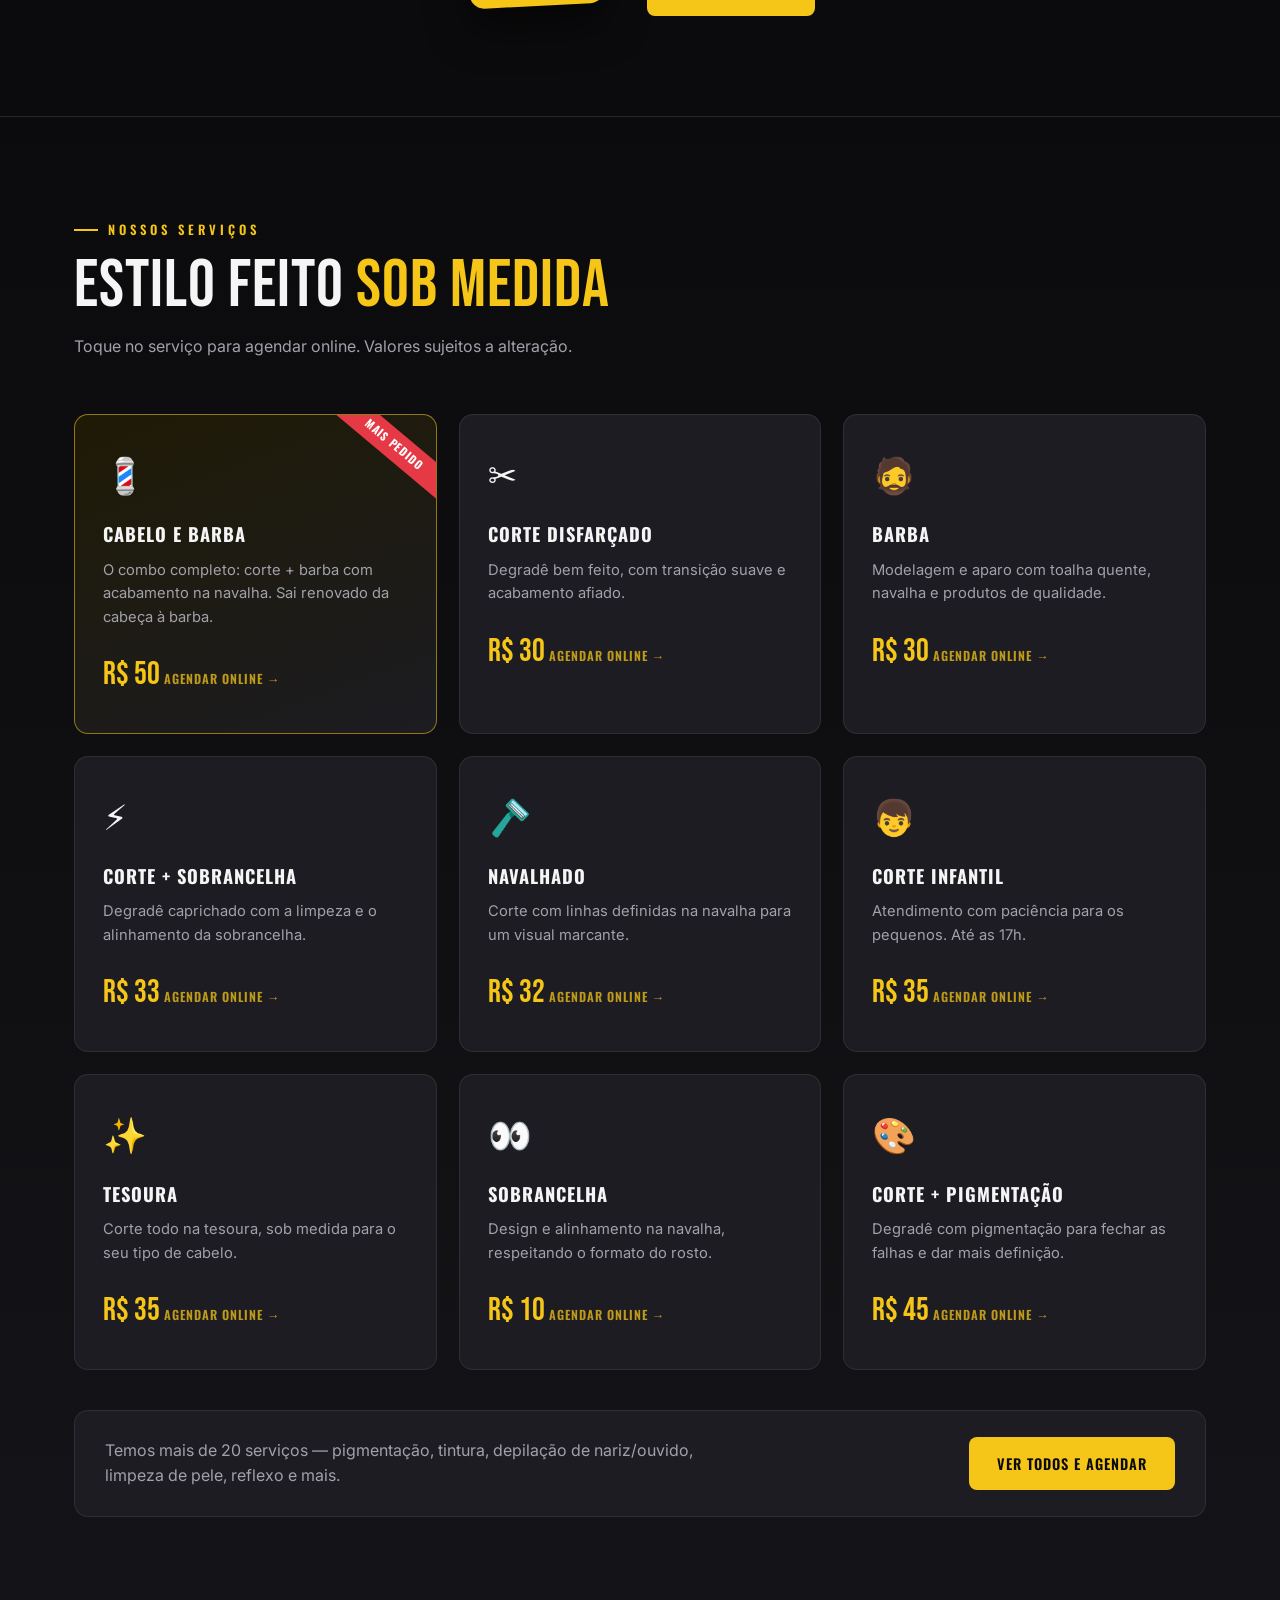
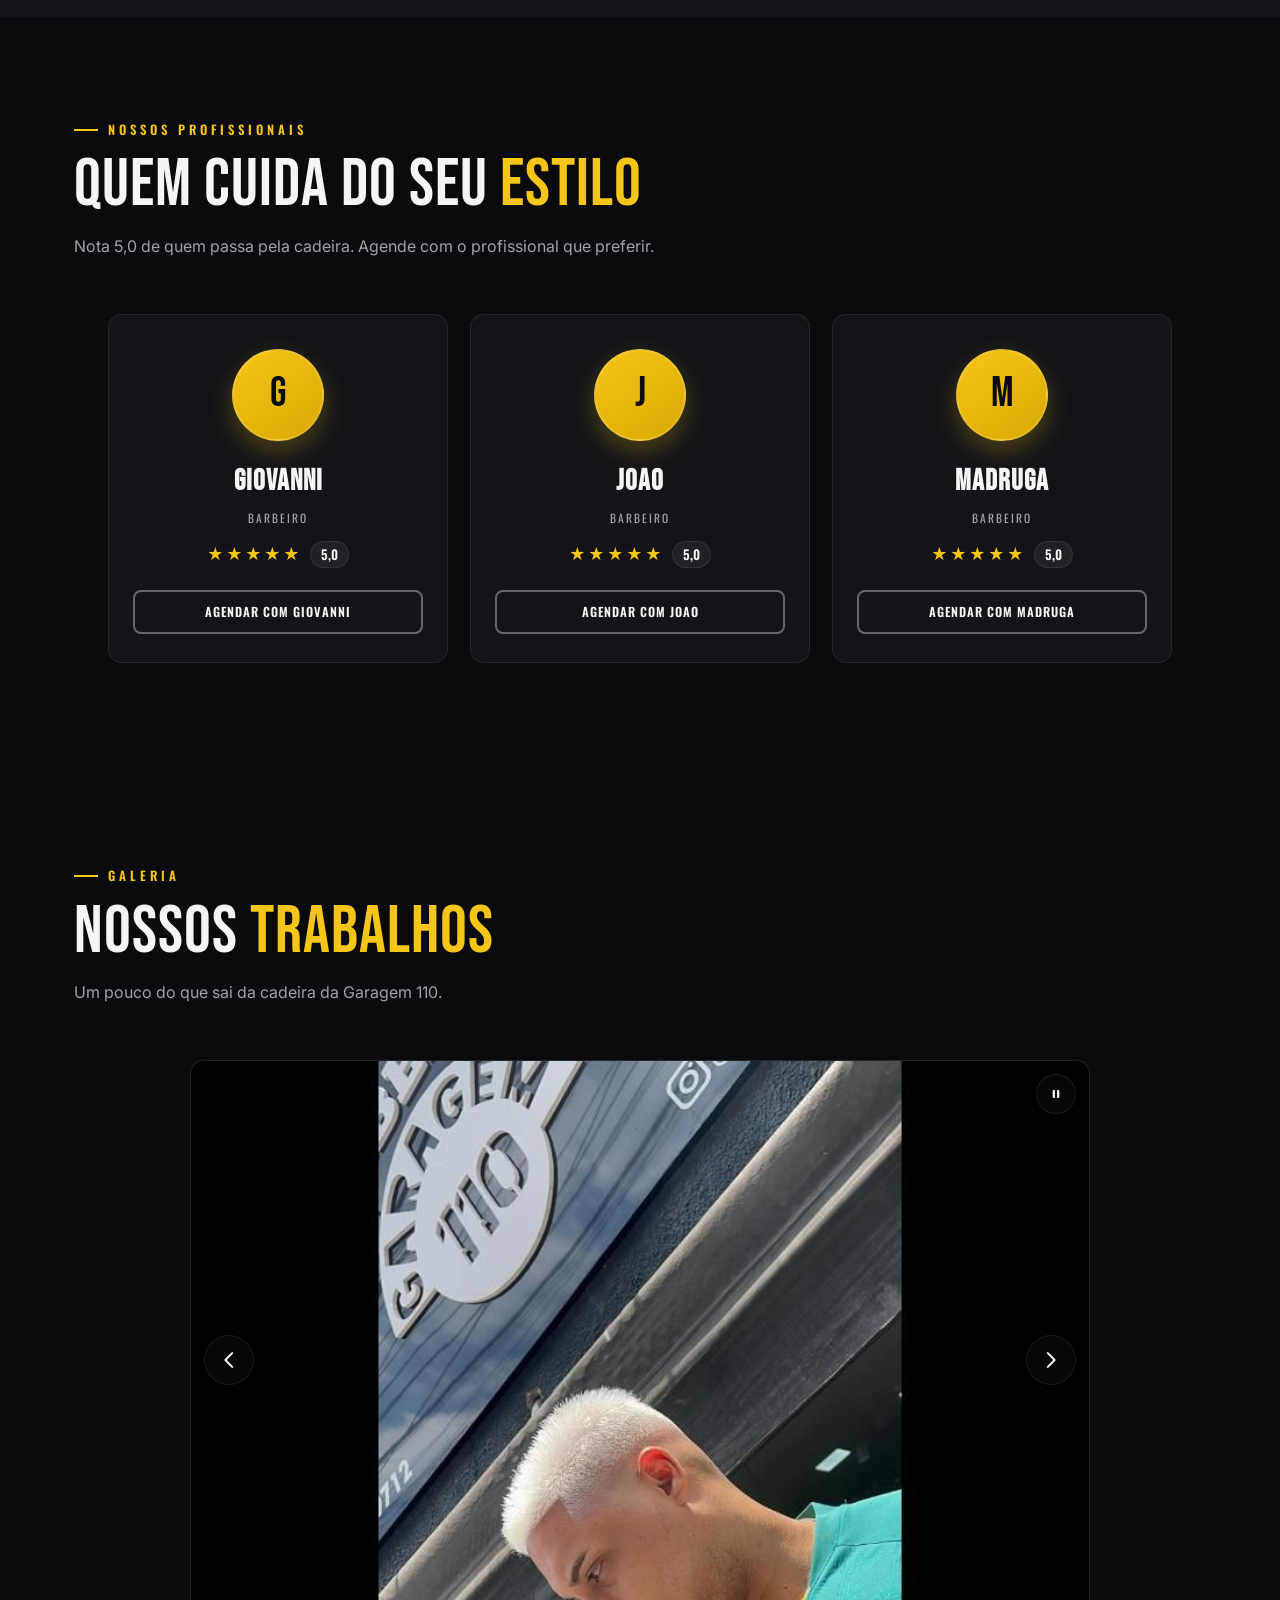
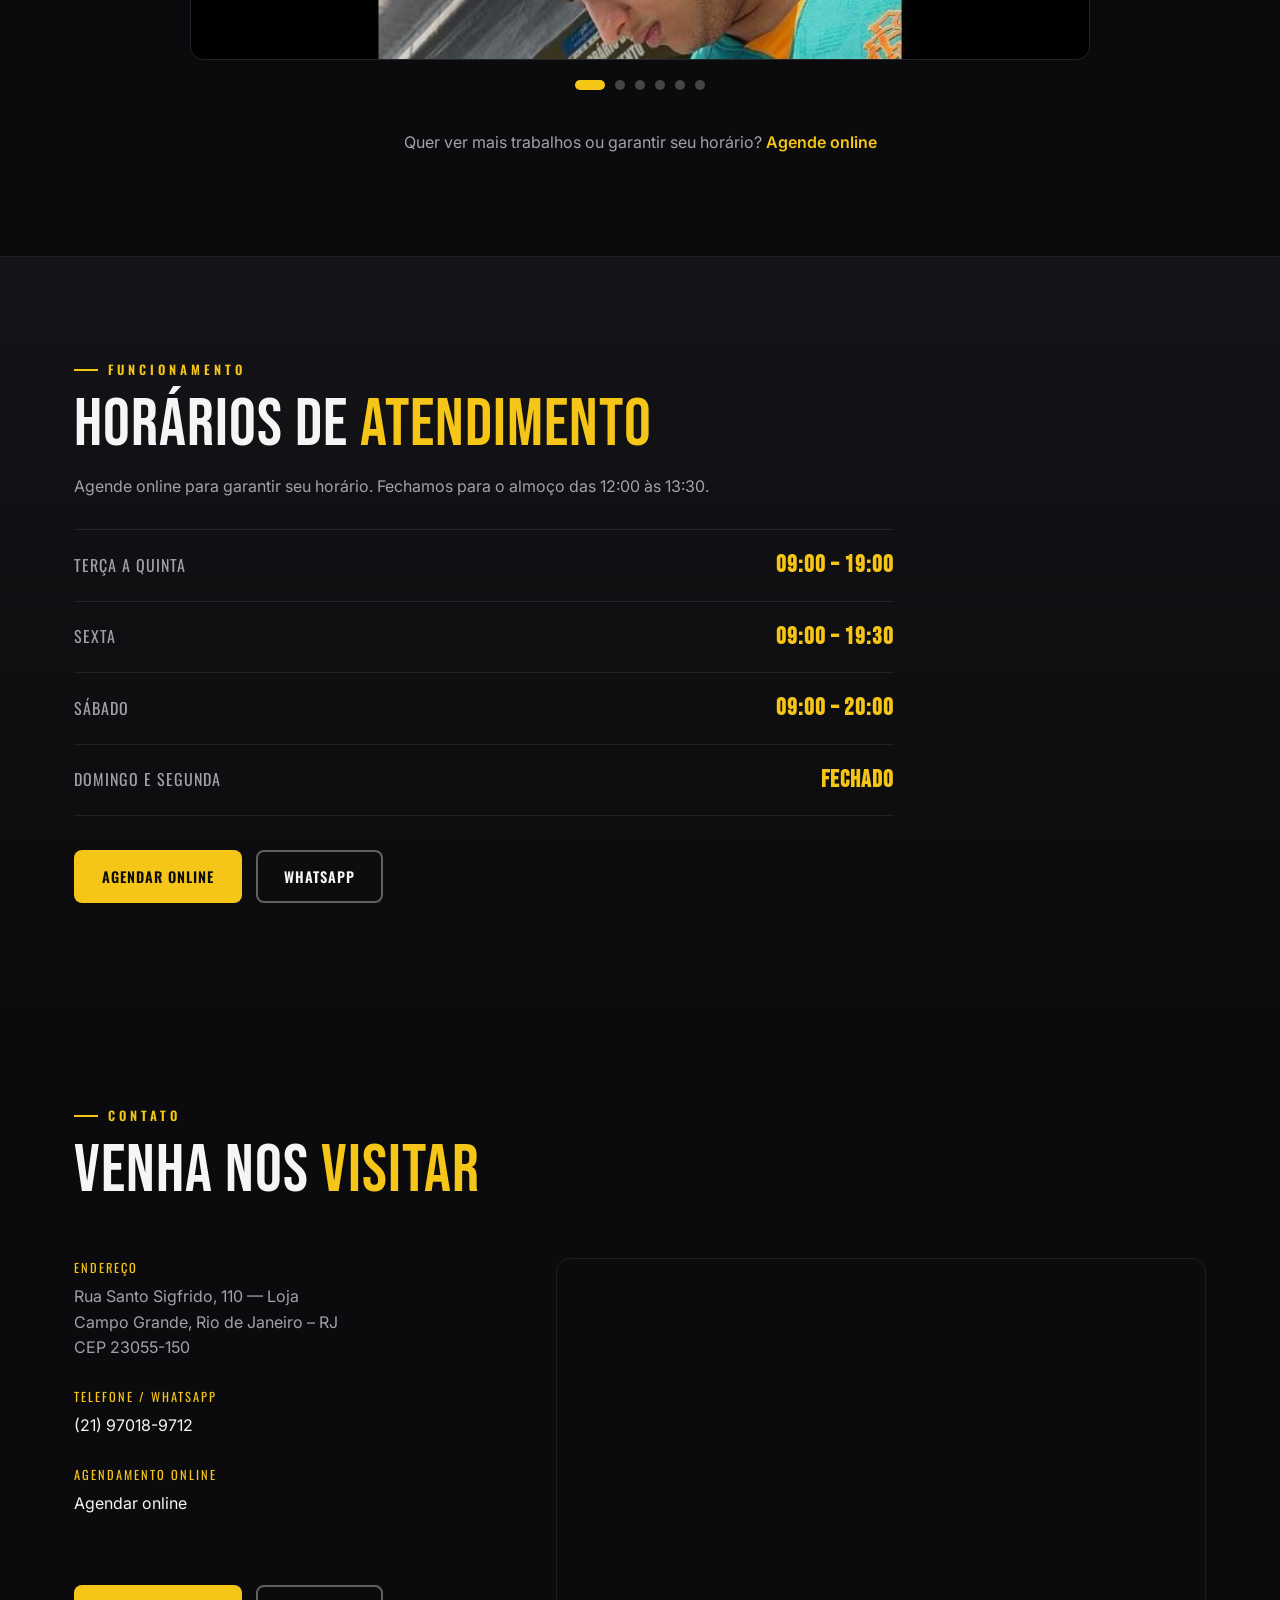
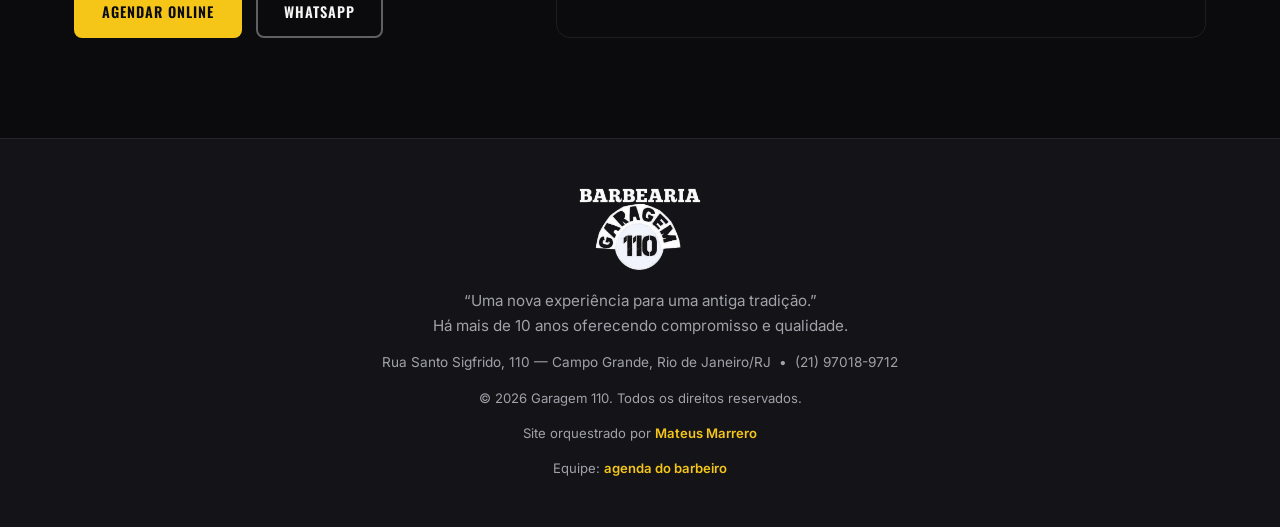
==== commit 4e7923ad: "Add files via upload adicionado instagram e nomes dos profissionais" ====
--- a/index.html
+++ b/index.html
@@ -132,6 +132,7 @@
         <a href="#inicio" class="nav__link">Início</a>
         <a href="#sobre" class="nav__link">Sobre</a>
         <a href="#servicos" class="nav__link">Serviços</a>
+        <a href="#profissionais" class="nav__link">Profissionais</a>
         <a href="#galeria" class="nav__link">Galeria</a>
         <a href="#horarios" class="nav__link">Horários</a>
         <a href="#contato" class="nav__link">Contato</a>
@@ -311,6 +312,41 @@
         <p>Temos mais de 20 serviços — pigmentação, tintura, depilação de nariz/ouvido, limpeza de pele, reflexo e mais.</p>
         <a href="https://sites.appbarber.com.br/barbeariagarage-dxip" target="_blank" rel="noopener" class="btn btn--primary">Ver todos e agendar</a>
       </div>
+    </div>
+  </section>
+
+  <!-- ============ PROFISSIONAIS ============ -->
+  <section class="section equipe" id="profissionais">
+    <div class="container">
+      <div class="section__head reveal">
+        <span class="section__eyebrow">Nossos profissionais</span>
+        <h2 class="section__title">Quem cuida do seu <span class="accent">estilo</span></h2>
+        <p class="section__lead">Nota 5,0 de quem passa pela cadeira. Agende com o profissional que preferir.</p>
+      </div>
+
+      <ul class="team">
+        <li class="team__card reveal">
+          <div class="team__avatar" aria-hidden="true">G</div>
+          <h3 class="team__name">Giovanni</h3>
+          <p class="team__role">Barbeiro</p>
+          <p class="team__rating"><span aria-hidden="true">★★★★★</span><span class="sr-only">Avaliação 5 de 5</span><span class="team__rating-num">5,0</span></p>
+          <a href="https://sites.appbarber.com.br/barbeariagarage-dxip" target="_blank" rel="noopener" class="btn btn--ghost btn--sm">Agendar com Giovanni</a>
+        </li>
+        <li class="team__card reveal">
+          <div class="team__avatar" aria-hidden="true">J</div>
+          <h3 class="team__name">Joao</h3>
+          <p class="team__role">Barbeiro</p>
+          <p class="team__rating"><span aria-hidden="true">★★★★★</span><span class="sr-only">Avaliação 5 de 5</span><span class="team__rating-num">5,0</span></p>
+          <a href="https://sites.appbarber.com.br/barbeariagarage-dxip" target="_blank" rel="noopener" class="btn btn--ghost btn--sm">Agendar com Joao</a>
+        </li>
+        <li class="team__card reveal">
+          <div class="team__avatar" aria-hidden="true">M</div>
+          <h3 class="team__name">Madruga</h3>
+          <p class="team__role">Barbeiro</p>
+          <p class="team__rating"><span aria-hidden="true">★★★★★</span><span class="sr-only">Avaliação 5 de 5</span><span class="team__rating-num">5,0</span></p>
+          <a href="https://sites.appbarber.com.br/barbeariagarage-dxip" target="_blank" rel="noopener" class="btn btn--ghost btn--sm">Agendar com Madruga</a>
+        </li>
+      </ul>
     </div>
   </section>
 
@@ -476,6 +512,11 @@
     <svg viewBox="0 0 32 32" aria-hidden="true"><path d="M16 3C9.4 3 4 8.4 4 15c0 2.1.6 4.1 1.6 5.9L4 29l8.3-1.6c1.7.9 3.6 1.4 5.7 1.4 6.6 0 12-5.4 12-12S22.6 3 16 3zm0 21.8c-1.8 0-3.5-.5-5-1.4l-.4-.2-4.9 1 1-4.8-.3-.4a9.7 9.7 0 0 1-1.5-5.1c0-5.4 4.4-9.8 9.8-9.8s9.8 4.4 9.8 9.8-4.1 10.9-8.5 10.9zm5.4-7.3c-.3-.1-1.7-.9-2-1s-.5-.1-.7.1-.8 1-.9 1.2-.3.2-.7.1c-.3-.1-1.3-.5-2.5-1.6-.9-.8-1.5-1.8-1.7-2.1s0-.5.1-.6l.5-.5c.1-.2.2-.3.3-.5s0-.4 0-.5c-.1-.1-.7-1.6-.9-2.2s-.5-.5-.6-.5h-.6c-.2 0-.5.1-.8.4s-1 1-1 2.5 1.1 2.9 1.2 3.1c.1.2 2.1 3.2 5 4.5.7.3 1.2.5 1.7.6.7.2 1.3.2 1.8.1.6-.1 1.7-.7 2-1.4s.3-1.3.2-1.4c-.1-.1-.3-.2-.6-.3z"/></svg>
   </a>
 
+  <!-- Botão flutuante Instagram -->
+  <a href="https://www.instagram.com/barbeariagaragem_110/" target="_blank" rel="noopener" class="instagram-float" aria-label="Instagram da Barbearia Garagem 110 (abre em nova aba)">
+    <svg viewBox="0 0 24 24" aria-hidden="true"><path d="M12 2.16c3.2 0 3.58.01 4.85.07 1.17.05 1.8.25 2.23.41.56.22.96.48 1.38.9.42.42.68.82.9 1.38.16.42.36 1.06.41 2.23.06 1.27.07 1.65.07 4.85s-.01 3.58-.07 4.85c-.05 1.17-.25 1.8-.41 2.23-.22.56-.48.96-.9 1.38-.42.42-.82.68-1.38.9-.42.16-1.06.36-2.23.41-1.27.06-1.65.07-4.85.07s-3.58-.01-4.85-.07c-1.17-.05-1.8-.25-2.23-.41-.56-.22-.96-.48-1.38-.9-.42-.42-.68-.82-.9-1.38-.16-.42-.36-1.06-.41-2.23C2.17 15.58 2.16 15.2 2.16 12s.01-3.58.07-4.85c.05-1.17.25-1.8.41-2.23.22-.56.48-.96.9-1.38.42-.42.82-.68 1.38-.9.42-.16 1.06-.36 2.23-.41C8.42 2.17 8.8 2.16 12 2.16M12 0C8.74 0 8.33.01 7.05.07 5.78.13 4.9.33 4.14.63c-.79.3-1.46.72-2.13 1.38C1.35 2.68.93 3.35.63 4.14.33 4.9.13 5.78.07 7.05.01 8.33 0 8.74 0 12s.01 3.67.07 4.95c.06 1.27.26 2.15.56 2.91.3.79.72 1.46 1.38 2.13.67.67 1.34 1.08 2.13 1.38.76.3 1.64.5 2.91.56C8.33 23.99 8.74 24 12 24s3.67-.01 4.95-.07c1.27-.06 2.15-.26 2.91-.56.79-.3 1.46-.72 2.13-1.38.67-.67 1.08-1.34 1.38-2.13.3-.76.5-1.64.56-2.91.06-1.28.07-1.69.07-4.95s-.01-3.67-.07-4.95c-.06-1.27-.26-2.15-.56-2.91-.3-.79-.72-1.46-1.38-2.13-.67-.67-1.34-1.08-2.13-1.38-.76-.3-1.64-.5-2.91-.56C15.67.01 15.26 0 12 0z"/><path d="M12 5.84A6.16 6.16 0 1 0 18.16 12 6.16 6.16 0 0 0 12 5.84zm0 10.16A4 4 0 1 1 16 12a4 4 0 0 1-4 4z"/><circle cx="18.41" cy="5.59" r="1.44"/></svg>
+  </a>
+
   <script src="script.js"></script>
 </body>
 </html>
--- a/styles.css
+++ b/styles.css
@@ -144,6 +144,7 @@
   white-space: nowrap;
 }
 .btn--lg { padding: 16px 34px; font-size: 1rem; }
+.btn--sm { padding: 10px 18px; font-size: 0.78rem; }
 
 .btn--primary {
   background: var(--amarelo);
@@ -551,6 +552,98 @@
   padding: 26px 30px;
 }
 .servicos__more p { color: var(--cinza); max-width: 620px; }
+
+/* =========================================================
+   PROFISSIONAIS (equipe)
+   ========================================================= */
+.team {
+  list-style: none;
+  display: flex;
+  flex-wrap: wrap;
+  justify-content: center;
+  gap: 22px;
+}
+.team__card {
+  flex: 1 1 260px;
+  max-width: 340px;
+  position: relative;
+  display: flex;
+  flex-direction: column;
+  align-items: center;
+  text-align: center;
+  padding: 34px 24px 28px;
+  background: var(--preto-2);
+  border: 1px solid var(--borda);
+  border-radius: var(--raio);
+  overflow: hidden;
+  transition: transform 0.3s ease, border-color 0.3s ease, box-shadow 0.3s ease;
+}
+.team__card::before {
+  content: "";
+  position: absolute;
+  inset: 0 0 auto 0;
+  height: 4px;
+  background: var(--amarelo);
+  transform: scaleX(0);
+  transform-origin: left;
+  transition: transform 0.35s ease;
+}
+.team__card:hover {
+  transform: translateY(-6px);
+  border-color: rgba(245, 197, 24, 0.5);
+  box-shadow: 0 20px 40px rgba(0, 0, 0, 0.45);
+}
+.team__card:hover::before { transform: scaleX(1); }
+
+.team__avatar {
+  width: 92px;
+  height: 92px;
+  display: grid;
+  place-items: center;
+  border-radius: 50%;
+  font-family: var(--fonte-titulo);
+  font-size: 2.6rem;
+  color: var(--preto);
+  background: linear-gradient(145deg, var(--amarelo), var(--amarelo-escuro));
+  border: 2px solid rgba(255, 255, 255, 0.15);
+  box-shadow: 0 10px 24px rgba(245, 197, 24, 0.25);
+  margin-bottom: 18px;
+}
+.team__name {
+  font-family: var(--fonte-titulo);
+  font-size: 1.8rem;
+  letter-spacing: 1px;
+  text-transform: uppercase;
+  color: var(--branco);
+}
+.team__role {
+  font-family: var(--fonte-sub);
+  text-transform: uppercase;
+  letter-spacing: 2px;
+  font-size: 0.72rem;
+  color: var(--cinza);
+  margin-top: 4px;
+}
+.team__rating {
+  display: inline-flex;
+  align-items: center;
+  gap: 8px;
+  margin: 14px 0 22px;
+  color: var(--amarelo);
+  letter-spacing: 2px;
+}
+.team__rating-num {
+  color: var(--branco);
+  font-family: var(--fonte-sub);
+  font-weight: 600;
+  letter-spacing: 0;
+  font-size: 0.82rem;
+  background: rgba(255, 255, 255, 0.06);
+  border: 1px solid var(--borda);
+  border-radius: 20px;
+  padding: 2px 10px;
+}
+.team__card .btn { width: 100%; margin-top: auto; }
 
 /* =========================================================
    GALERIA
@@ -766,6 +859,22 @@
 .whatsapp-float:hover { transform: scale(1.1); }
 .whatsapp-float svg { width: 30px; height: 30px; fill: #fff; }
 
+/* Instagram flutuante (logo acima do WhatsApp) */
+.instagram-float {
+  position: fixed;
+  right: 22px; bottom: 94px;
+  width: 58px; height: 58px;
+  background: radial-gradient(circle at 30% 107%, #fdf497 0%, #fdf497 5%, #fd5949 45%, #d6249f 60%, #285aeb 90%);
+  border-radius: 50%;
+  display: grid;
+  place-items: center;
+  z-index: 900;
+  box-shadow: 0 10px 30px rgba(214, 36, 159, 0.45);
+  transition: transform 0.2s ease;
+}
+.instagram-float:hover { transform: scale(1.1); }
+.instagram-float svg { width: 30px; height: 30px; fill: #fff; }
+
 /* =========================================================
    ACESSIBILIDADE (botão + painel)
    ========================================================= */
@@ -864,7 +973,7 @@
 html.a11y-contrast img { filter: none; }
 
 /* Modo destacar links */
-html.a11y-links a:not(.btn):not(.card):not(.logo):not(.nav__link):not(.whatsapp-float):not(.a11y-toggle) {
+html.a11y-links a:not(.btn):not(.card):not(.logo):not(.nav__link):not(.whatsapp-float):not(.instagram-float):not(.a11y-toggle) {
   text-decoration: underline;
   text-underline-offset: 3px;
 }
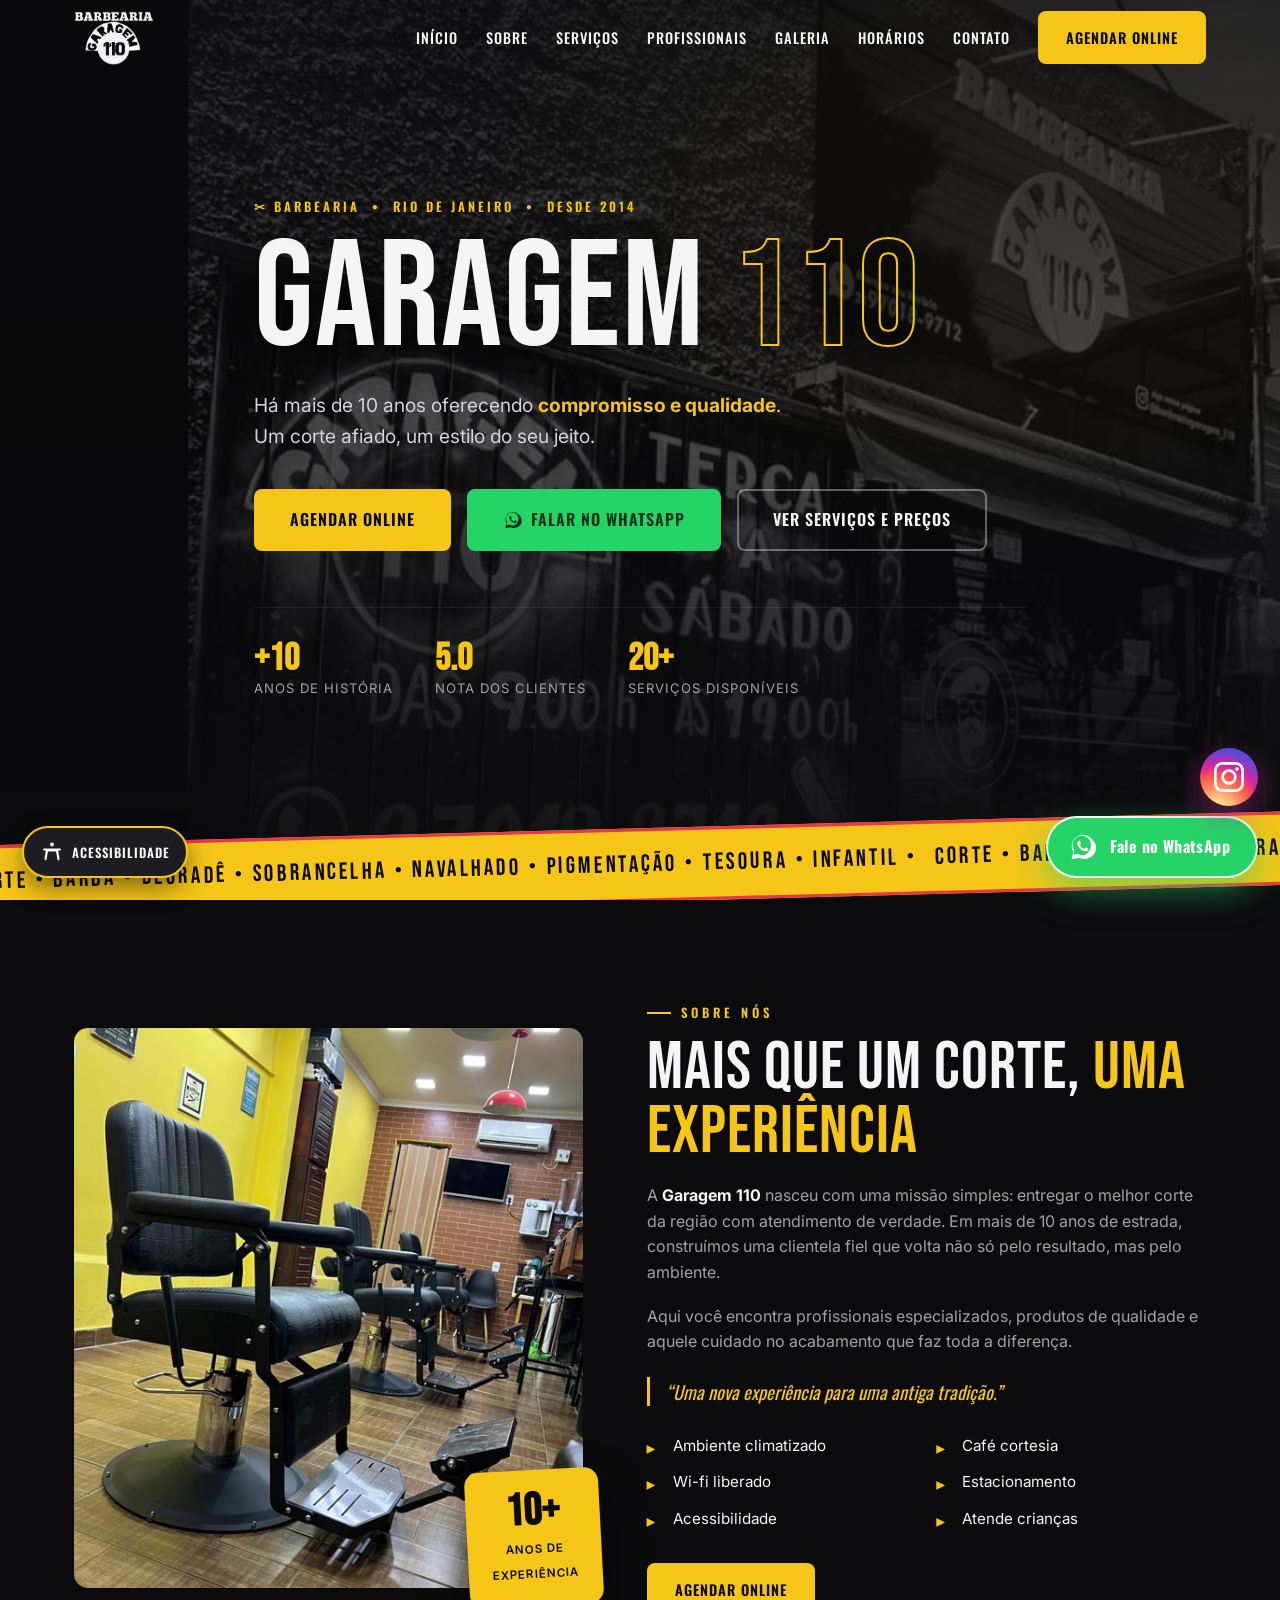
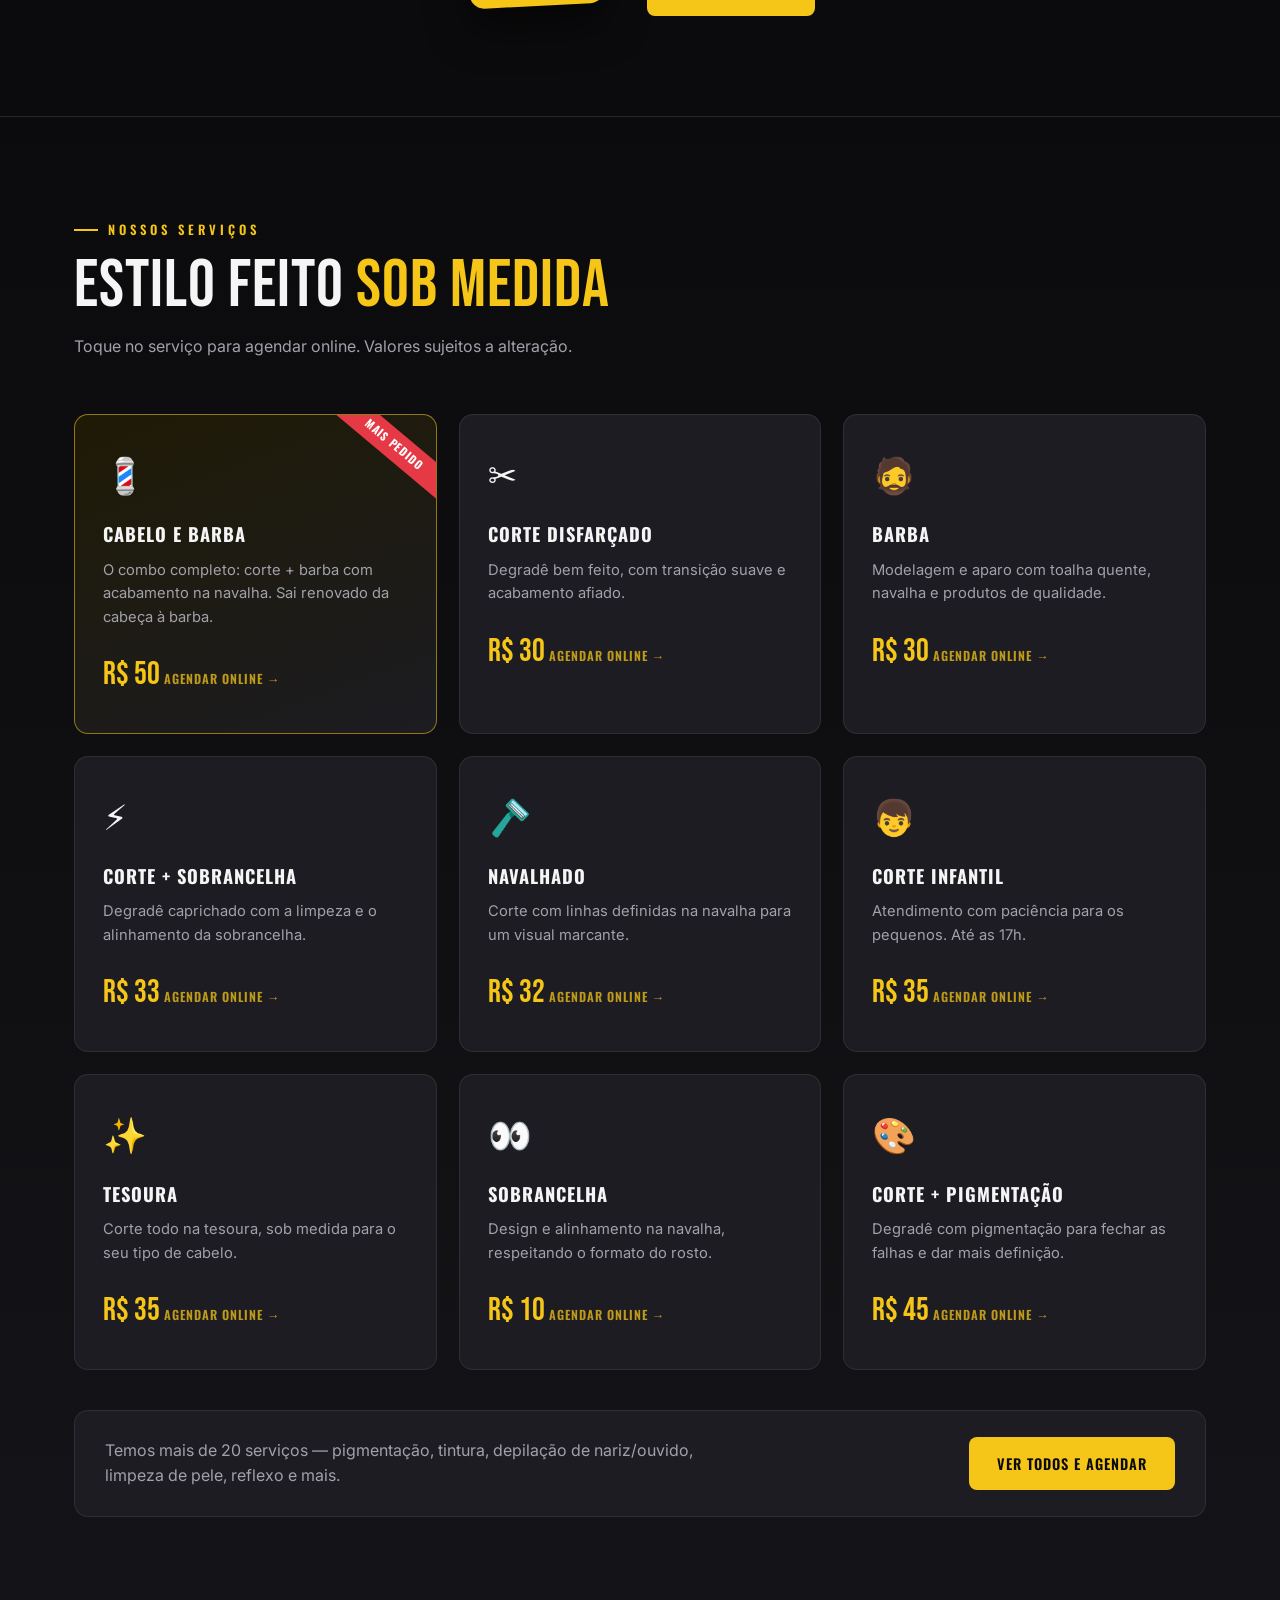
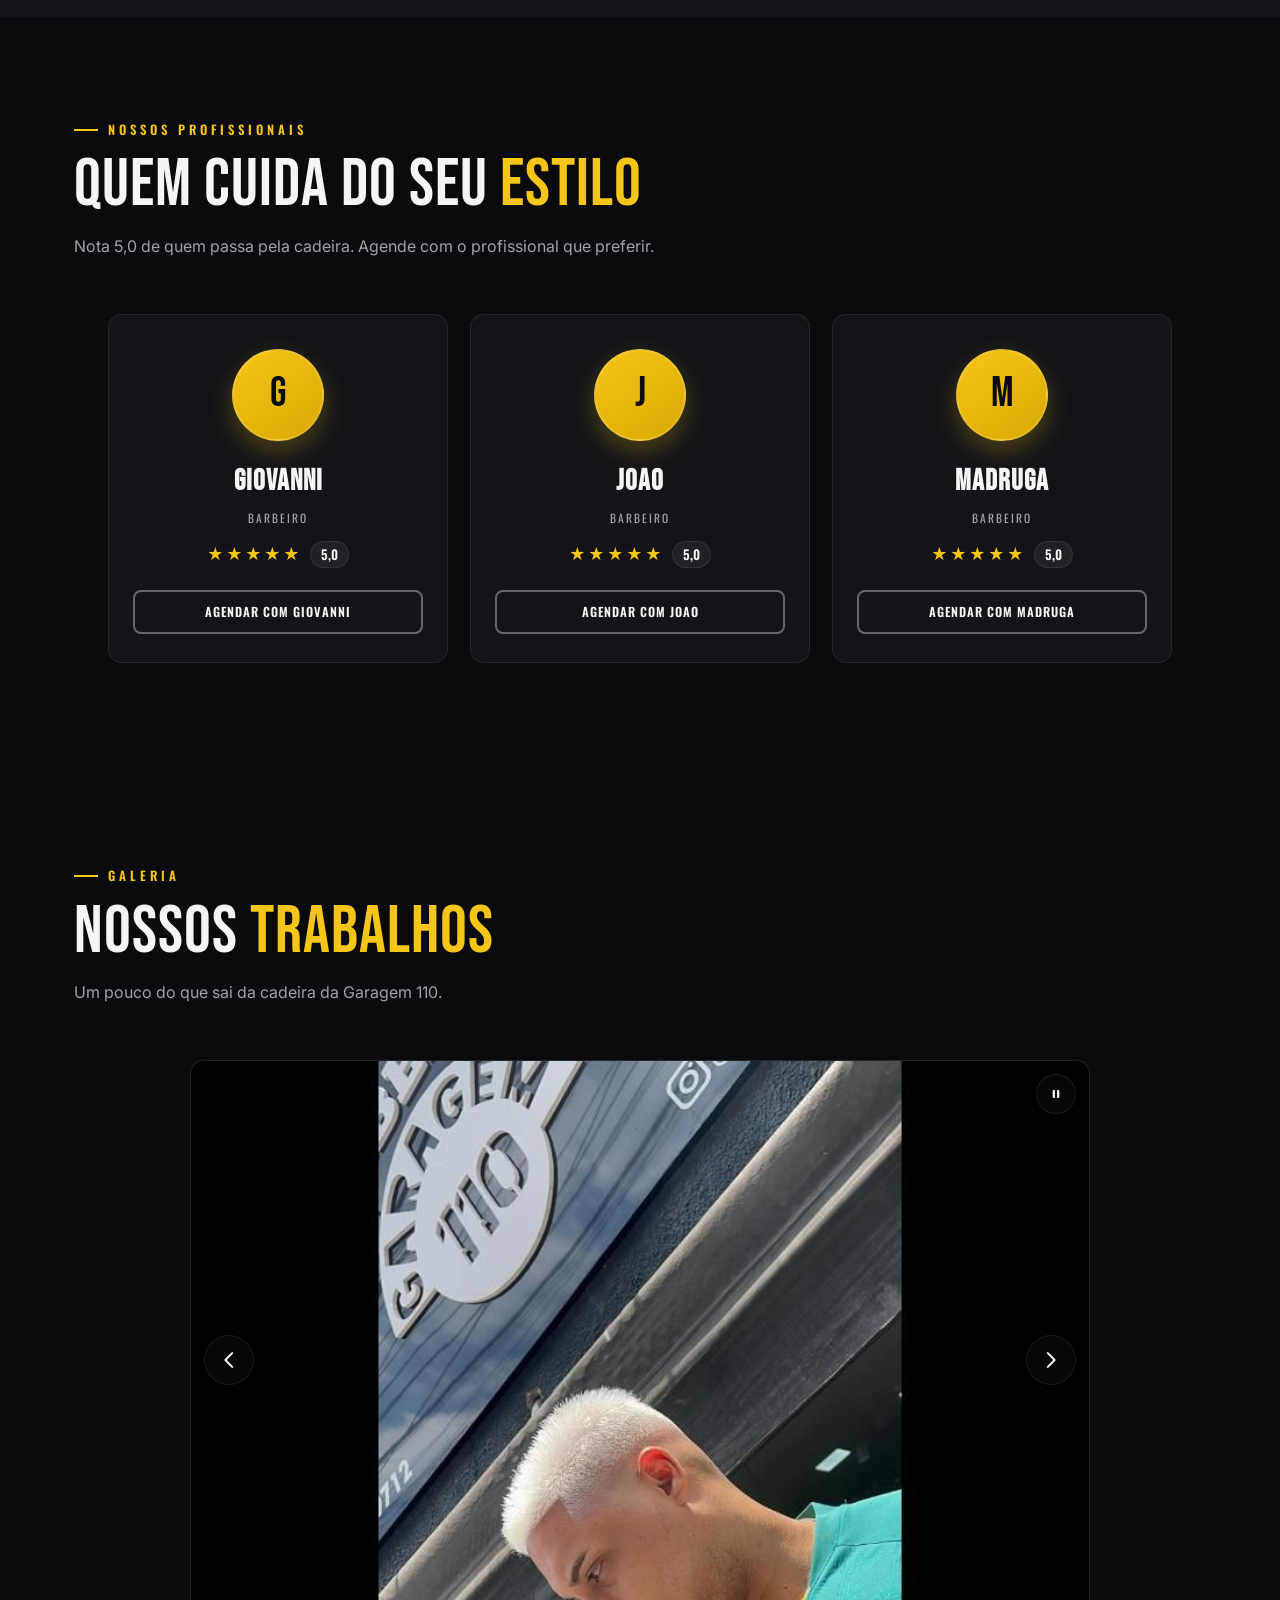
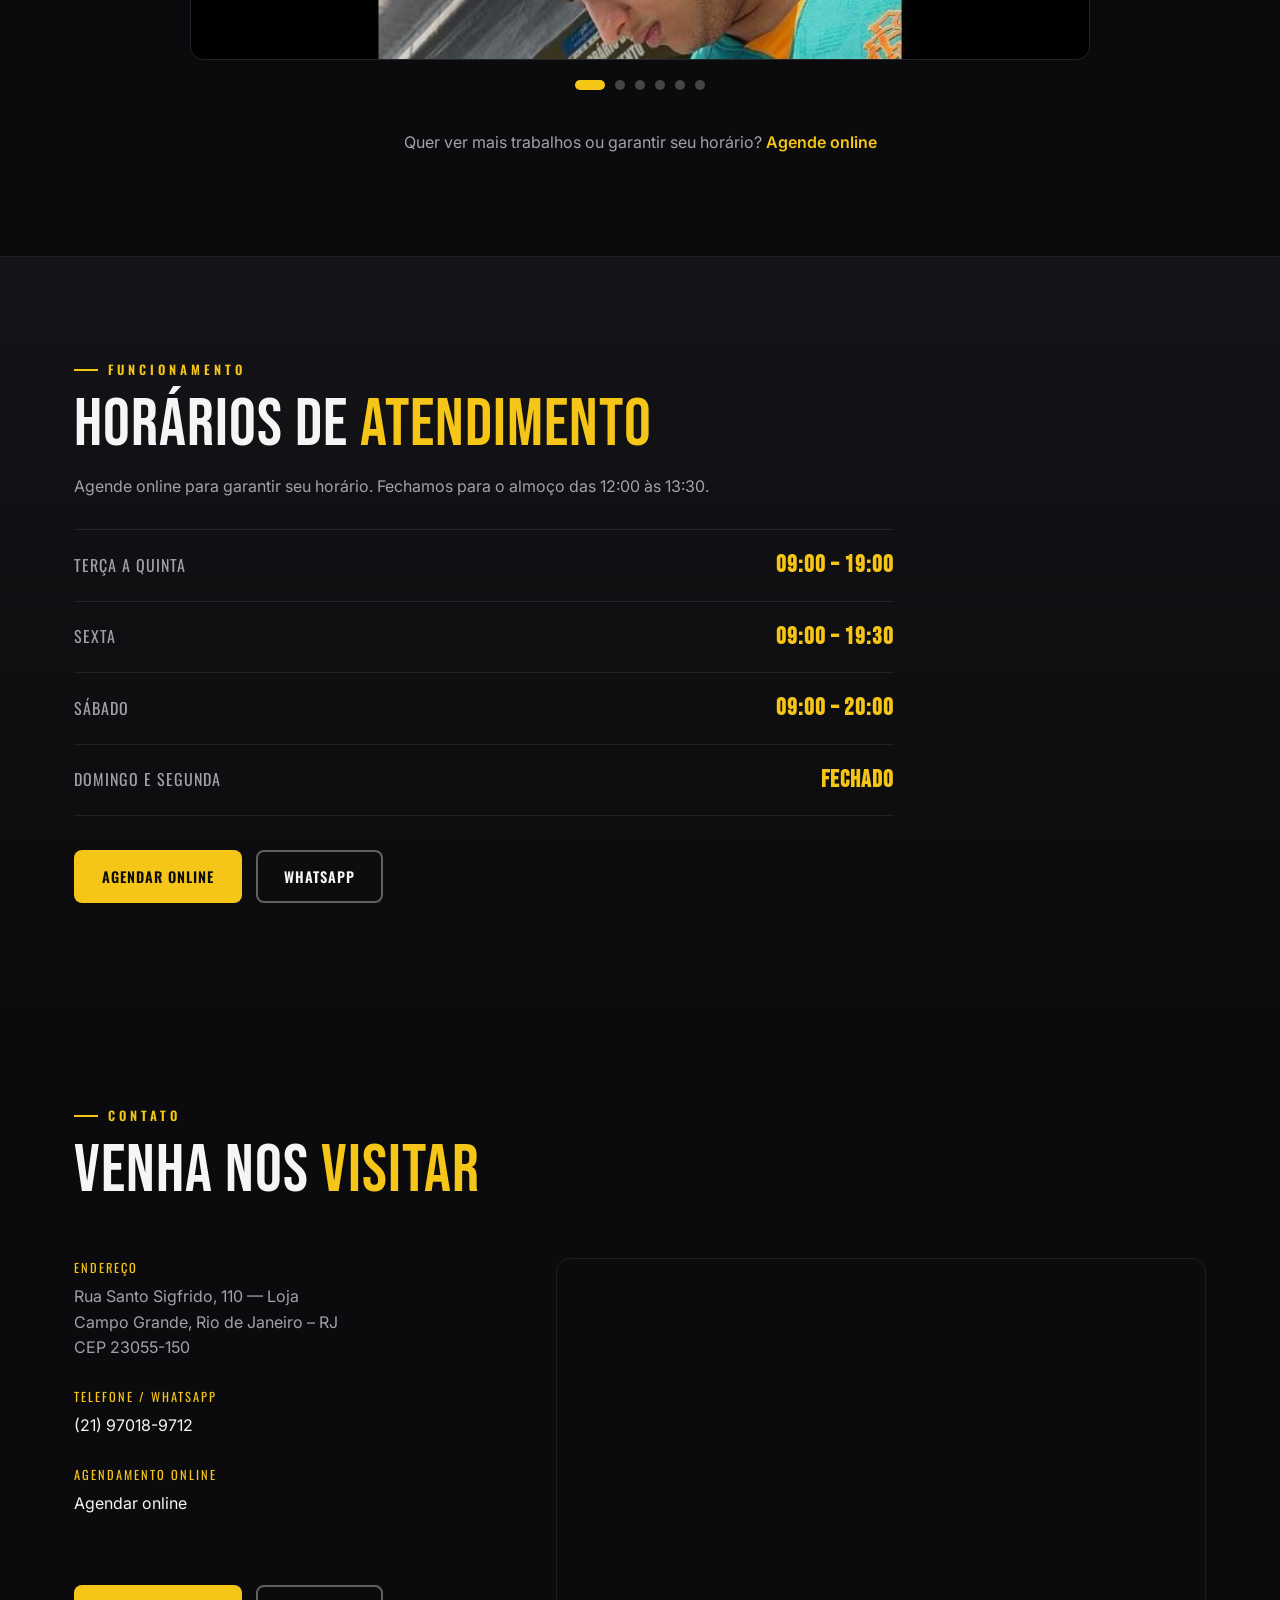
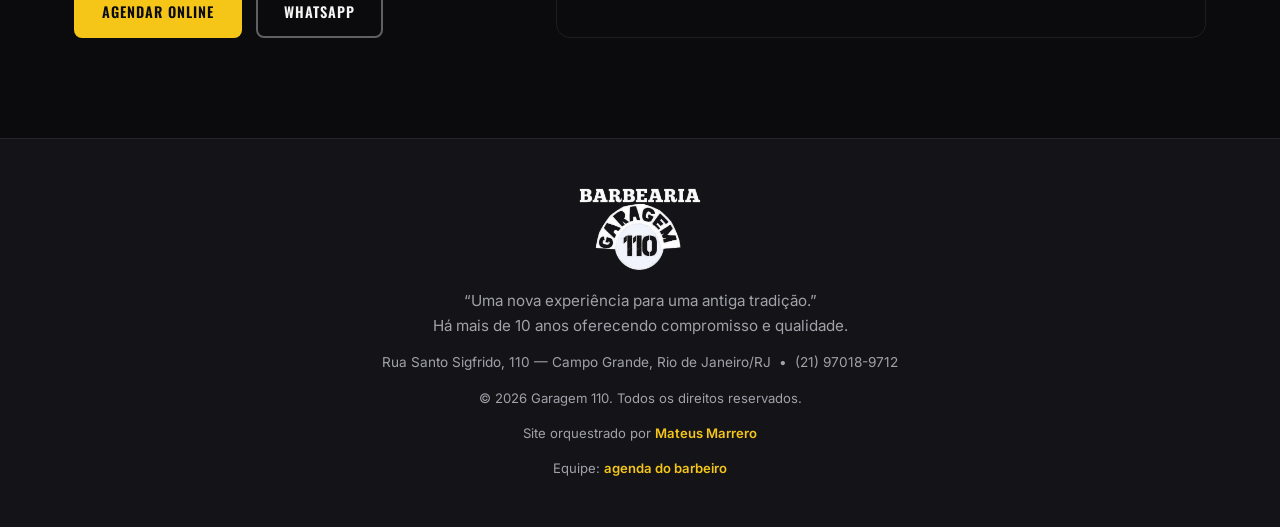
==== commit 24ae0439: "Update Atualização" ====
--- a/index.html
+++ b/index.html
@@ -9,7 +9,7 @@
   <meta name="author" content="Barbearia Garagem 110" />
   <meta name="robots" content="index, follow, max-image-preview:large, max-snippet:-1" />
   <meta name="theme-color" content="#0b0b0d" />
-  <link rel="canonical" href="https://www.garagem110.com.br/" />
+  <link rel="canonical" href="https://garagem110.vercel.app/" />
 
   <!-- SEO local / geolocalização -->
   <meta name="geo.region" content="BR-RJ" />
@@ -23,15 +23,19 @@
   <meta property="og:site_name" content="Barbearia Garagem 110" />
   <meta property="og:title" content="Barbearia Garagem 110 | Corte e Barba em Campo Grande, RJ" />
   <meta property="og:description" content="Há mais de 10 anos oferecendo compromisso e qualidade. Agende seu corte online." />
-  <meta property="og:url" content="https://www.garagem110.com.br/" />
-  <meta property="og:image" content="https://www.garagem110.com.br/img/logo.png" />
-  <meta property="og:image:alt" content="Logotipo da Barbearia Garagem 110" />
+  <meta property="og:url" content="https://garagem110.vercel.app/" />
+  <meta property="og:image" content="https://garagem110.vercel.app/img/frente.png" />
+  <meta property="og:image:type" content="image/png" />
+  <meta property="og:image:width" content="800" />
+  <meta property="og:image:height" content="514" />
+  <meta property="og:image:alt" content="Fachada da Barbearia Garagem 110 em Campo Grande, Rio de Janeiro" />
 
   <!-- Twitter -->
   <meta name="twitter:card" content="summary_large_image" />
   <meta name="twitter:title" content="Barbearia Garagem 110 | Campo Grande, RJ" />
   <meta name="twitter:description" content="Corte, barba e estilo com mais de 10 anos de tradição. Agende online." />
-  <meta name="twitter:image" content="https://www.garagem110.com.br/img/logo.png" />
+  <meta name="twitter:image" content="https://garagem110.vercel.app/img/frente.png" />
+  <meta name="twitter:image:alt" content="Fachada da Barbearia Garagem 110" />
 
   <!-- Fonts -->
   <link rel="preconnect" href="https://fonts.googleapis.com" />
@@ -47,12 +51,12 @@
   {
     "@context": "https://schema.org",
     "@type": "HairSalon",
-    "@id": "https://www.garagem110.com.br/#barbearia",
+    "@id": "https://garagem110.vercel.app/#barbearia",
     "name": "Barbearia Garagem 110",
     "description": "Barbearia em Campo Grande, Rio de Janeiro, com mais de 10 anos oferecendo compromisso e qualidade em cortes, barba e cuidados masculinos.",
-    "url": "https://www.garagem110.com.br/",
-    "logo": "https://www.garagem110.com.br/img/logo.png",
-    "image": "https://www.garagem110.com.br/img/logo.png",
+    "url": "https://garagem110.vercel.app/",
+    "logo": "https://garagem110.vercel.app/img/logo.png",
+    "image": "https://garagem110.vercel.app/img/frente.png",
     "telephone": "+5521970189712",
     "priceRange": "R$ 10 - R$ 65",
     "currenciesAccepted": "BRL",
@@ -72,7 +76,8 @@
     },
     "hasMap": "https://www.google.com/maps?q=Rua+Santo+Sigfrido+110+Campo+Grande+Rio+de+Janeiro",
     "sameAs": [
-      "https://wa.me/5521970189712"
+      "https://wa.me/5521970189712",
+      "https://www.instagram.com/barbeariagaragem_110/"
     ],
     "openingHoursSpecification": [
       { "@type": "OpeningHoursSpecification", "dayOfWeek": ["Tuesday","Wednesday","Thursday"], "opens": "09:00", "closes": "12:00" },
@@ -118,6 +123,10 @@
 </head>
 <body>
 
+  <!-- Google AdSense -->
+  <script async src="https://pagead2.googlesyndication.com/pagead/js/adsbygoogle.js?client=ca-pub-9421145457118515"
+     crossorigin="anonymous"></script>
+
   <!-- Link de salto para acessibilidade (aparece ao usar Tab) -->
   <a href="#conteudo" class="skip-link">Ir para o conteúdo principal</a>
 
@@ -165,6 +174,10 @@
       <div class="hero__actions reveal">
         <a href="https://sites.appbarber.com.br/barbeariagarage-dxip" target="_blank" rel="noopener" class="btn btn--primary btn--lg">
           Agendar online
+        </a>
+        <a href="https://wa.me/5521970189712?text=Ol%C3%A1%2C%20vim%20pelo%20site%20e%20gostaria%20de%20mais%20informa%C3%A7%C3%B5es%2C%20pode%20me%20ajudar%3F" target="_blank" rel="noopener" class="btn btn--whatsapp btn--lg">
+          <svg viewBox="0 0 32 32" aria-hidden="true"><path d="M16 3C9.4 3 4 8.4 4 15c0 2.1.6 4.1 1.6 5.9L4 29l8.3-1.6c1.7.9 3.6 1.4 5.7 1.4 6.6 0 12-5.4 12-12S22.6 3 16 3zm0 21.8c-1.8 0-3.5-.5-5-1.4l-.4-.2-4.9 1 1-4.8-.3-.4a9.7 9.7 0 0 1-1.5-5.1c0-5.4 4.4-9.8 9.8-9.8s9.8 4.4 9.8 9.8-4.1 10.9-8.5 10.9zm5.4-7.3c-.3-.1-1.7-.9-2-1s-.5-.1-.7.1-.8 1-.9 1.2-.3.2-.7.1c-.3-.1-1.3-.5-2.5-1.6-.9-.8-1.5-1.8-1.7-2.1s0-.5.1-.6l.5-.5c.1-.2.2-.3.3-.5s0-.4 0-.5c-.1-.1-.7-1.6-.9-2.2s-.5-.5-.6-.5h-.6c-.2 0-.5.1-.8.4s-1 1-1 2.5 1.1 2.9 1.2 3.1c.1.2 2.1 3.2 5 4.5.7.3 1.2.5 1.7.6.7.2 1.3.2 1.8.1.6-.1 1.7-.7 2-1.4s.3-1.3.2-1.4c-.1-.1-.3-.2-.6-.3z"/></svg>
+          Falar no WhatsApp
         </a>
         <a href="#servicos" class="btn btn--ghost btn--lg">Ver serviços e preços</a>
       </div>
@@ -423,7 +436,7 @@
 
         <div class="horarios__actions">
           <a href="https://sites.appbarber.com.br/barbeariagarage-dxip" target="_blank" rel="noopener" class="btn btn--primary">Agendar online</a>
-          <a href="https://wa.me/5521970189712" target="_blank" rel="noopener" class="btn btn--ghost">WhatsApp</a>
+          <a href="https://wa.me/5521970189712?text=Ol%C3%A1%2C%20vim%20pelo%20site%20e%20gostaria%20de%20mais%20informa%C3%A7%C3%B5es%2C%20pode%20me%20ajudar%3F" target="_blank" rel="noopener" class="btn btn--ghost">WhatsApp</a>
         </div>
       </div>
     </div>
@@ -445,7 +458,7 @@
           </div>
           <div class="info-item">
             <span class="info-item__label">Telefone / WhatsApp</span>
-            <p><a href="https://wa.me/5521970189712" target="_blank" rel="noopener">(21) 97018-9712</a></p>
+            <p><a href="https://wa.me/5521970189712?text=Ol%C3%A1%2C%20vim%20pelo%20site%20e%20gostaria%20de%20mais%20informa%C3%A7%C3%B5es%2C%20pode%20me%20ajudar%3F" target="_blank" rel="noopener">(21) 97018-9712</a></p>
           </div>
           <div class="info-item">
             <span class="info-item__label">Agendamento online</span>
@@ -453,7 +466,7 @@
           </div>
           <div class="contato__actions">
             <a href="https://sites.appbarber.com.br/barbeariagarage-dxip" target="_blank" rel="noopener" class="btn btn--primary">Agendar online</a>
-            <a href="https://wa.me/5521970189712" target="_blank" rel="noopener" class="btn btn--ghost">WhatsApp</a>
+            <a href="https://wa.me/5521970189712?text=Ol%C3%A1%2C%20vim%20pelo%20site%20e%20gostaria%20de%20mais%20informa%C3%A7%C3%B5es%2C%20pode%20me%20ajudar%3F" target="_blank" rel="noopener" class="btn btn--ghost">WhatsApp</a>
           </div>
         </div>
 
@@ -508,8 +521,9 @@
   </div>
 
   <!-- Botão flutuante WhatsApp -->
-  <a href="https://wa.me/5521970189712" target="_blank" rel="noopener" class="whatsapp-float" aria-label="Falar no WhatsApp">
+  <a href="https://wa.me/5521970189712?text=Ol%C3%A1%2C%20vim%20pelo%20site%20e%20gostaria%20de%20mais%20informa%C3%A7%C3%B5es%2C%20pode%20me%20ajudar%3F" target="_blank" rel="noopener" class="whatsapp-float" aria-label="Falar no WhatsApp (abre em nova aba)">
     <svg viewBox="0 0 32 32" aria-hidden="true"><path d="M16 3C9.4 3 4 8.4 4 15c0 2.1.6 4.1 1.6 5.9L4 29l8.3-1.6c1.7.9 3.6 1.4 5.7 1.4 6.6 0 12-5.4 12-12S22.6 3 16 3zm0 21.8c-1.8 0-3.5-.5-5-1.4l-.4-.2-4.9 1 1-4.8-.3-.4a9.7 9.7 0 0 1-1.5-5.1c0-5.4 4.4-9.8 9.8-9.8s9.8 4.4 9.8 9.8-4.1 10.9-8.5 10.9zm5.4-7.3c-.3-.1-1.7-.9-2-1s-.5-.1-.7.1-.8 1-.9 1.2-.3.2-.7.1c-.3-.1-1.3-.5-2.5-1.6-.9-.8-1.5-1.8-1.7-2.1s0-.5.1-.6l.5-.5c.1-.2.2-.3.3-.5s0-.4 0-.5c-.1-.1-.7-1.6-.9-2.2s-.5-.5-.6-.5h-.6c-.2 0-.5.1-.8.4s-1 1-1 2.5 1.1 2.9 1.2 3.1c.1.2 2.1 3.2 5 4.5.7.3 1.2.5 1.7.6.7.2 1.3.2 1.8.1.6-.1 1.7-.7 2-1.4s.3-1.3.2-1.4c-.1-.1-.3-.2-.6-.3z"/></svg>
+    <span class="whatsapp-float__label">Fale no WhatsApp</span>
   </a>
 
   <!-- Botão flutuante Instagram -->
--- a/styles.css
+++ b/styles.css
@@ -166,6 +166,21 @@
   color: var(--amarelo);
   transform: translateY(-3px);
 }
+
+/* Botão no estilo WhatsApp (verde oficial) */
+.btn--whatsapp {
+  background: #25d366;
+  color: #06331a;
+  border-color: #25d366;
+}
+.btn--whatsapp:hover {
+  background: #1fbe5a;
+  border-color: #1fbe5a;
+  color: #06331a;
+  transform: translateY(-3px);
+  box-shadow: 0 12px 24px rgba(37, 211, 102, 0.35);
+}
+.btn--whatsapp svg { width: 1.25em; height: 1.25em; fill: currentColor; }
 
 /* =========================================================
    HEADER
@@ -847,17 +862,56 @@
 .whatsapp-float {
   position: fixed;
   right: 22px; bottom: 22px;
-  width: 58px; height: 58px;
+  height: 62px;
+  padding: 0 26px 0 20px;
   background: #25d366;
-  border-radius: 50%;
-  display: grid;
-  place-items: center;
+  border: 2px solid rgba(255, 255, 255, 0.9);
+  border-radius: 999px;
+  display: inline-flex;
+  align-items: center;
+  gap: 12px;
+  color: #fff;
+  font-family: var(--fonte-sub);
+  font-weight: 700;
+  font-size: 1rem;
+  letter-spacing: 0.4px;
+  text-decoration: none;
   z-index: 900;
-  box-shadow: 0 10px 30px rgba(37, 211, 102, 0.45);
-  transition: transform 0.2s ease;
-}
-.whatsapp-float:hover { transform: scale(1.1); }
-.whatsapp-float svg { width: 30px; height: 30px; fill: #fff; }
+  box-shadow: 0 12px 34px rgba(37, 211, 102, 0.55);
+  transition: transform 0.2s ease, background 0.2s ease;
+  animation: waPulse 2.4s ease-out infinite;
+}
+.whatsapp-float:hover {
+  transform: translateY(-2px) scale(1.03);
+  background: #1fbe5a;
+  animation: none;
+}
+.whatsapp-float:focus-visible {
+  outline: 3px solid #fff;
+  outline-offset: 3px;
+}
+.whatsapp-float svg { width: 30px; height: 30px; fill: #fff; flex: 0 0 auto; }
+.whatsapp-float__label { white-space: nowrap; }
+
+@keyframes waPulse {
+  0%   { box-shadow: 0 0 0 0 rgba(37, 211, 102, 0.7), 0 12px 34px rgba(37, 211, 102, 0.55); }
+  70%  { box-shadow: 0 0 0 18px rgba(37, 211, 102, 0), 0 12px 34px rgba(37, 211, 102, 0.55); }
+  100% { box-shadow: 0 0 0 0 rgba(37, 211, 102, 0), 0 12px 34px rgba(37, 211, 102, 0.55); }
+}
+
+@media (max-width: 480px) {
+  .whatsapp-float {
+    height: 54px;
+    padding: 0 16px 0 14px;
+    font-size: 0.85rem;
+    gap: 9px;
+  }
+  .whatsapp-float svg { width: 26px; height: 26px; }
+}
+
+@media (prefers-reduced-motion: reduce) {
+  .whatsapp-float { animation: none; }
+}
 
 /* Instagram flutuante (logo acima do WhatsApp) */
 .instagram-float {
